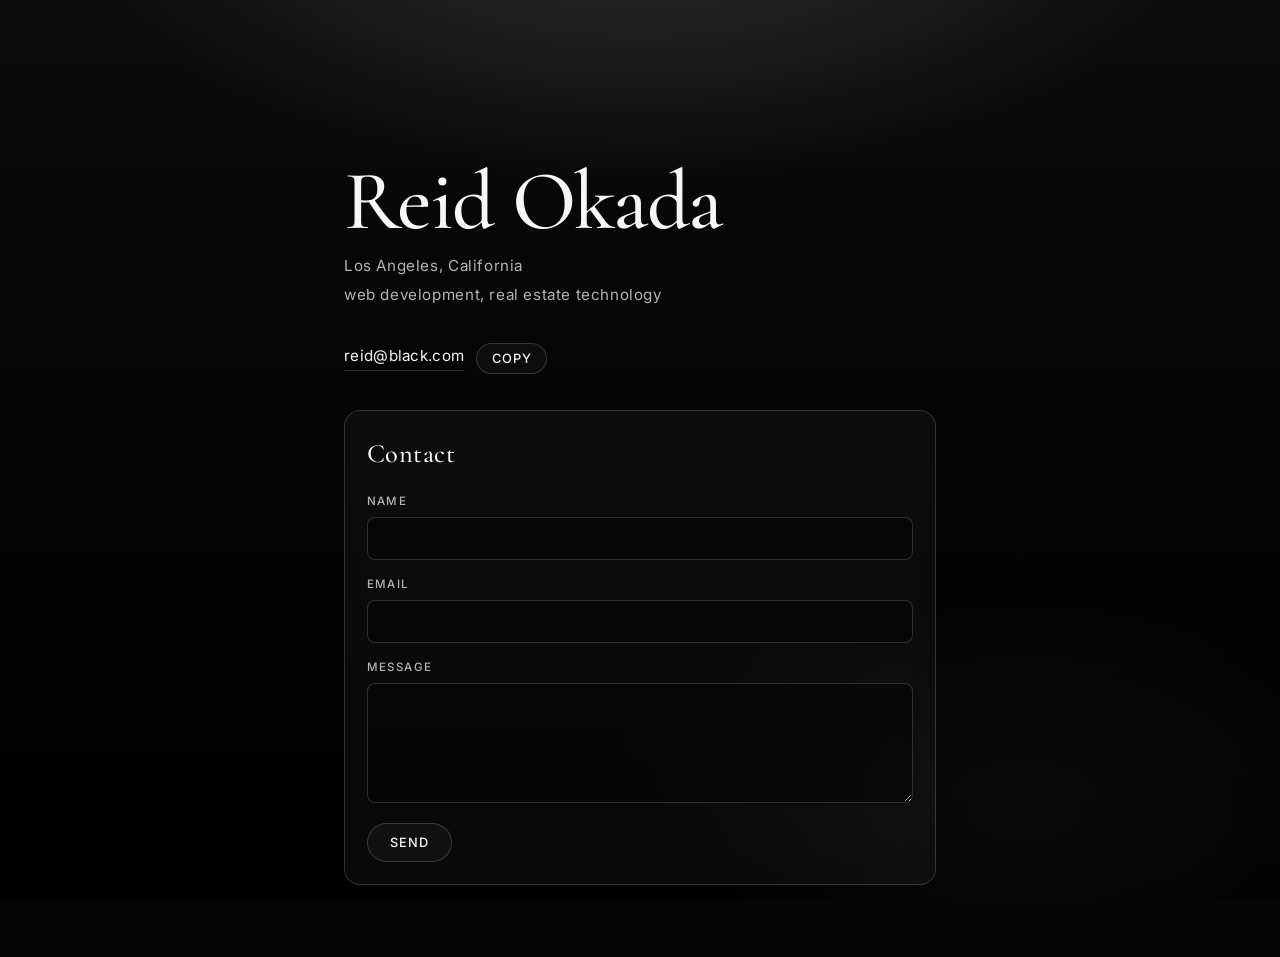
==== index.html @ d2dd9ea3 "Send contact form mail through FormSubmit and show a confirmation. Co-authored-by: Cursor <cursorage" ====
<!DOCTYPE html>
<html lang="en">
  <head>
    <meta charset="UTF-8" />
    <meta name="viewport" content="width=device-width, initial-scale=1.0" />
    <meta name="description" content="Reid Okada — web development, real estate technology. Los Angeles, California." />
    <title>Reid Okada</title>
    <link rel="preconnect" href="https://fonts.googleapis.com" />
    <link rel="preconnect" href="https://fonts.gstatic.com" crossorigin />
    <link
      href="https://fonts.googleapis.com/css2?family=Cormorant+Garamond:wght@500;600&family=Inter:wght@400;500;600&display=swap"
      rel="stylesheet"
    />
    <link rel="stylesheet" href="styles.css" />
  </head>
  <body>
    <div class="sheen" aria-hidden="true"></div>
    <main class="page">
      <header class="intro">
        <h1>Reid Okada</h1>
        <p class="location">Los Angeles, California</p>
        <p class="focus">web development, real estate technology</p>
      </header>

      <div class="email-row">
        <a class="email-link" href="mailto:reid@black.com" id="email-value">reid@black.com</a>
        <button type="button" class="copy-btn" id="copy-email" aria-label="Copy email address">
          Copy
        </button>
      </div>

      <section class="contact" aria-labelledby="contact-heading">
        <h2 id="contact-heading">Contact</h2>
        <form id="contact-form" novalidate>
          <label>
            Name
            <input type="text" name="name" id="visitor-name" autocomplete="name" required />
          </label>
          <label>
            Email
            <input type="email" name="email" id="visitor-email" autocomplete="email" required />
          </label>
          <label>
            Message
            <textarea name="message" id="visitor-message" rows="5" required></textarea>
          </label>
          <button type="submit" class="submit-btn">Send</button>
        </form>
        <p class="sent-note" id="sent-note" hidden>
          Your email has been sent, Reid will touch back shortly.
        </p>
      </section>
    </main>
    <script src="script.js"></script>
  </body>
</html>
---- styles.css ----
:root {
  --bg: #050505;
  --text: #f7f7f7;
  --muted: rgba(247, 247, 247, 0.72);
  --line: rgba(255, 255, 255, 0.16);
  --glass: rgba(255, 255, 255, 0.035);
  --glass-hover: rgba(255, 255, 255, 0.08);
  --font-body: "Inter", system-ui, sans-serif;
  --font-display: "Cormorant Garamond", "Times New Roman", serif;
}

*,
*::before,
*::after {
  box-sizing: border-box;
}

html,
body {
  margin: 0;
  min-height: 100%;
}

body {
  font-family: var(--font-body);
  background: var(--bg);
  color: var(--text);
  line-height: 1.5;
  -webkit-font-smoothing: antialiased;
}

.sheen {
  pointer-events: none;
  position: fixed;
  inset: 0;
  background:
    radial-gradient(ellipse 80% 55% at 50% -10%, rgba(255, 255, 255, 0.14), transparent 55%),
    radial-gradient(ellipse 50% 40% at 80% 90%, rgba(255, 255, 255, 0.04), transparent 60%),
    linear-gradient(180deg, #0c0c0c 0%, #050505 42%, #000 100%);
  z-index: 0;
}

.page {
  position: relative;
  z-index: 1;
  max-width: 640px;
  margin: 0 auto;
  padding: 18vh 24px 72px;
  display: flex;
  flex-direction: column;
  gap: 2.25rem;
}

.intro h1 {
  font-family: var(--font-display);
  font-weight: 500;
  font-size: clamp(3rem, 9vw, 5.25rem);
  letter-spacing: -0.02em;
  line-height: 0.95;
  margin: 0 0 0.85rem;
}

.location,
.focus {
  margin: 0;
  color: var(--muted);
  font-size: 0.95rem;
  font-weight: 400;
  letter-spacing: 0.04em;
}

.location {
  margin-bottom: 0.35rem;
}

.email-row {
  display: flex;
  align-items: center;
  gap: 0.75rem;
  flex-wrap: wrap;
}

.email-link {
  color: var(--text);
  text-decoration: none;
  font-size: 0.95rem;
  letter-spacing: 0.02em;
  border-bottom: 1px solid var(--line);
  padding-bottom: 2px;
}

.email-link:hover {
  border-bottom-color: rgba(255, 255, 255, 0.55);
}

.copy-btn,
.submit-btn {
  font-family: inherit;
  font-size: 0.8rem;
  font-weight: 500;
  letter-spacing: 0.08em;
  text-transform: uppercase;
  color: var(--text);
  background: var(--glass);
  border: 1px solid var(--line);
  border-radius: 999px;
  cursor: pointer;
  transition: background 0.2s ease, border-color 0.2s ease;
}

.copy-btn {
  padding: 0.45rem 0.9rem;
}

.copy-btn:hover,
.submit-btn:hover {
  background: var(--glass-hover);
  border-color: rgba(255, 255, 255, 0.32);
}

.copy-btn.is-copied {
  border-color: rgba(255, 255, 255, 0.55);
}

.contact {
  background: var(--glass);
  border: 1px solid var(--line);
  border-radius: 16px;
  padding: 1.5rem 1.35rem 1.4rem;
  backdrop-filter: blur(18px);
}

.contact h2 {
  margin: 0 0 1.15rem;
  font-family: var(--font-display);
  font-weight: 500;
  font-size: 1.65rem;
  letter-spacing: 0.02em;
}

.contact form {
  display: flex;
  flex-direction: column;
  gap: 1rem;
}

.contact label {
  display: flex;
  flex-direction: column;
  gap: 0.4rem;
  font-size: 0.72rem;
  font-weight: 500;
  letter-spacing: 0.12em;
  text-transform: uppercase;
  color: var(--muted);
}

.contact input,
.contact textarea {
  font-family: inherit;
  font-size: 0.95rem;
  letter-spacing: 0;
  text-transform: none;
  font-weight: 400;
  color: var(--text);
  background: rgba(0, 0, 0, 0.35);
  border: 1px solid var(--line);
  border-radius: 8px;
  padding: 0.7rem 0.8rem;
  outline: none;
}

.contact input:focus,
.contact textarea:focus {
  border-color: rgba(255, 255, 255, 0.45);
}

.contact textarea {
  resize: vertical;
  min-height: 120px;
}

.submit-btn {
  align-self: flex-start;
  padding: 0.7rem 1.4rem;
  margin-top: 0.25rem;
}

.submit-btn:disabled {
  opacity: 0.45;
  cursor: wait;
}

.sent-note {
  margin: 0;
  font-family: var(--font-display);
  font-size: 1.35rem;
  line-height: 1.35;
  color: var(--text);
}

.contact.is-sent form {
  display: none;
}

.contact.is-sent h2 {
  display: none;
}

@media (max-width: 520px) {
  .page {
    padding-top: 12vh;
  }
}
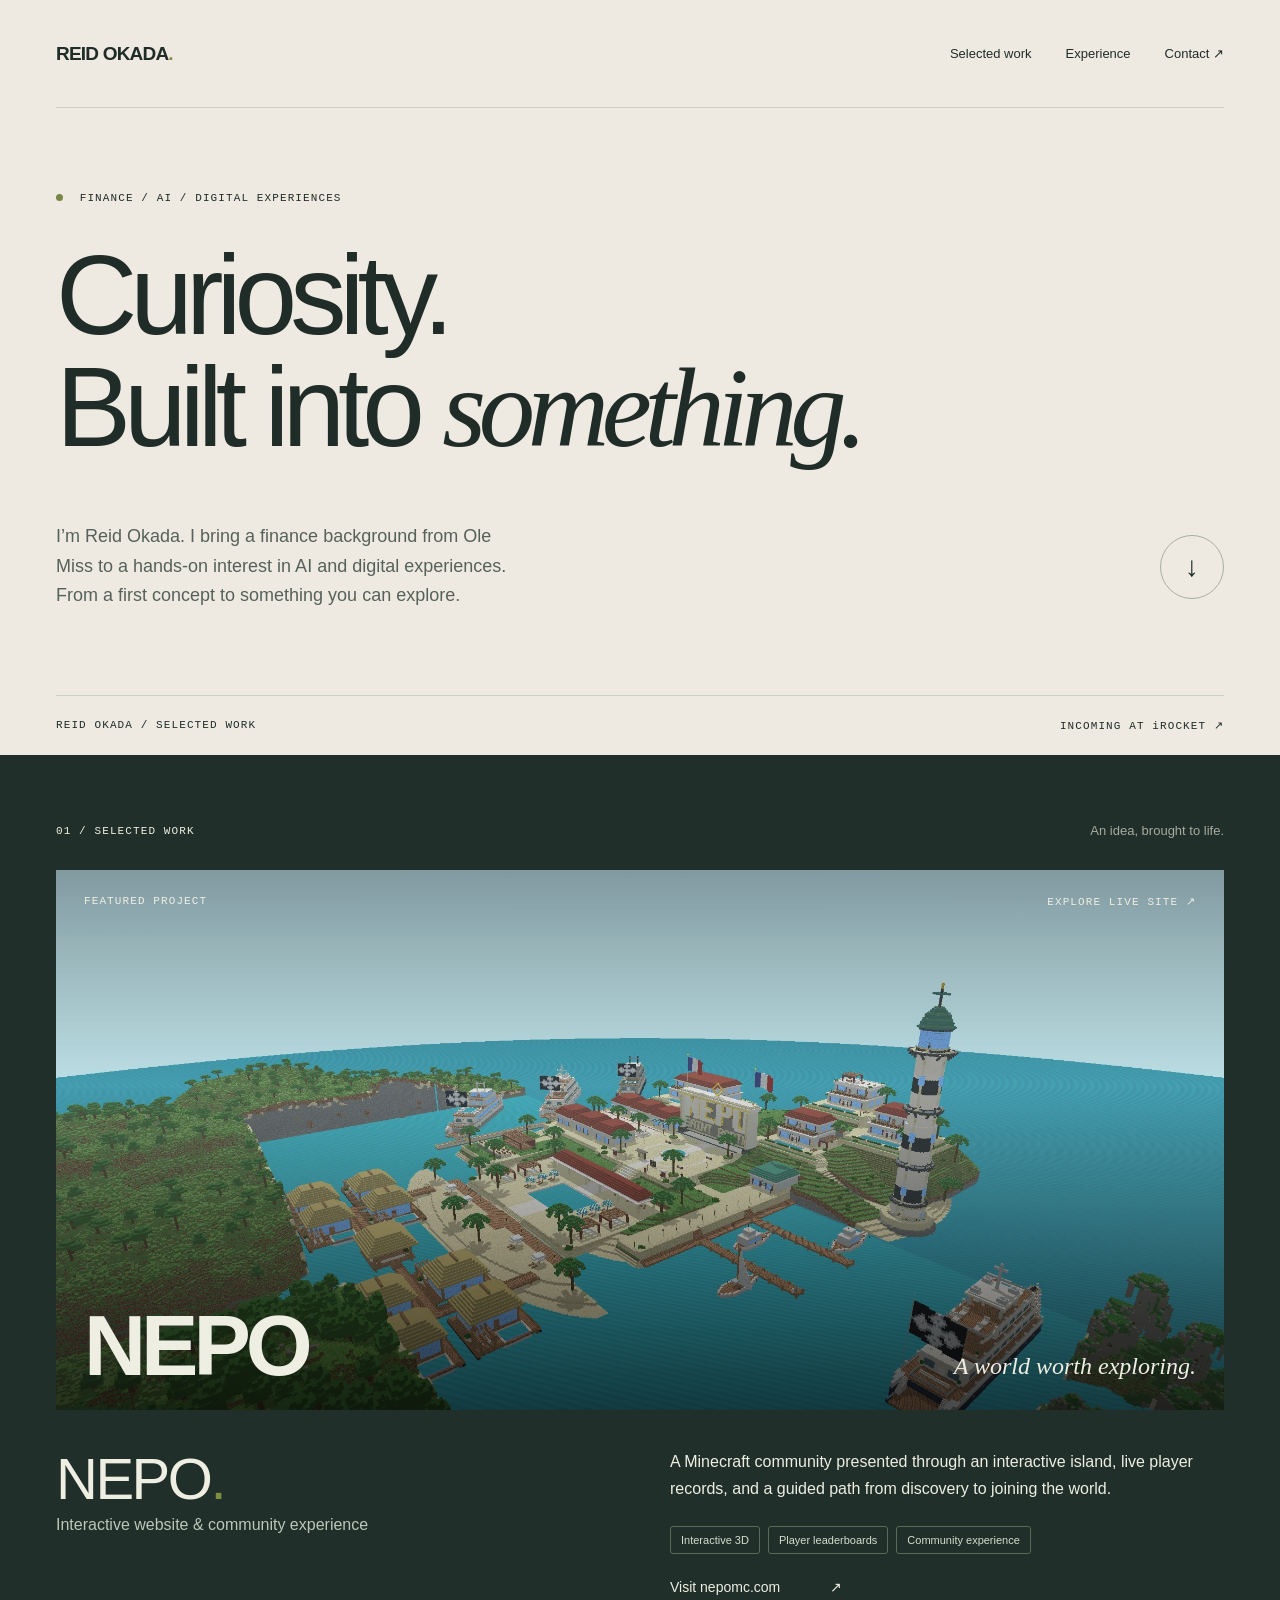
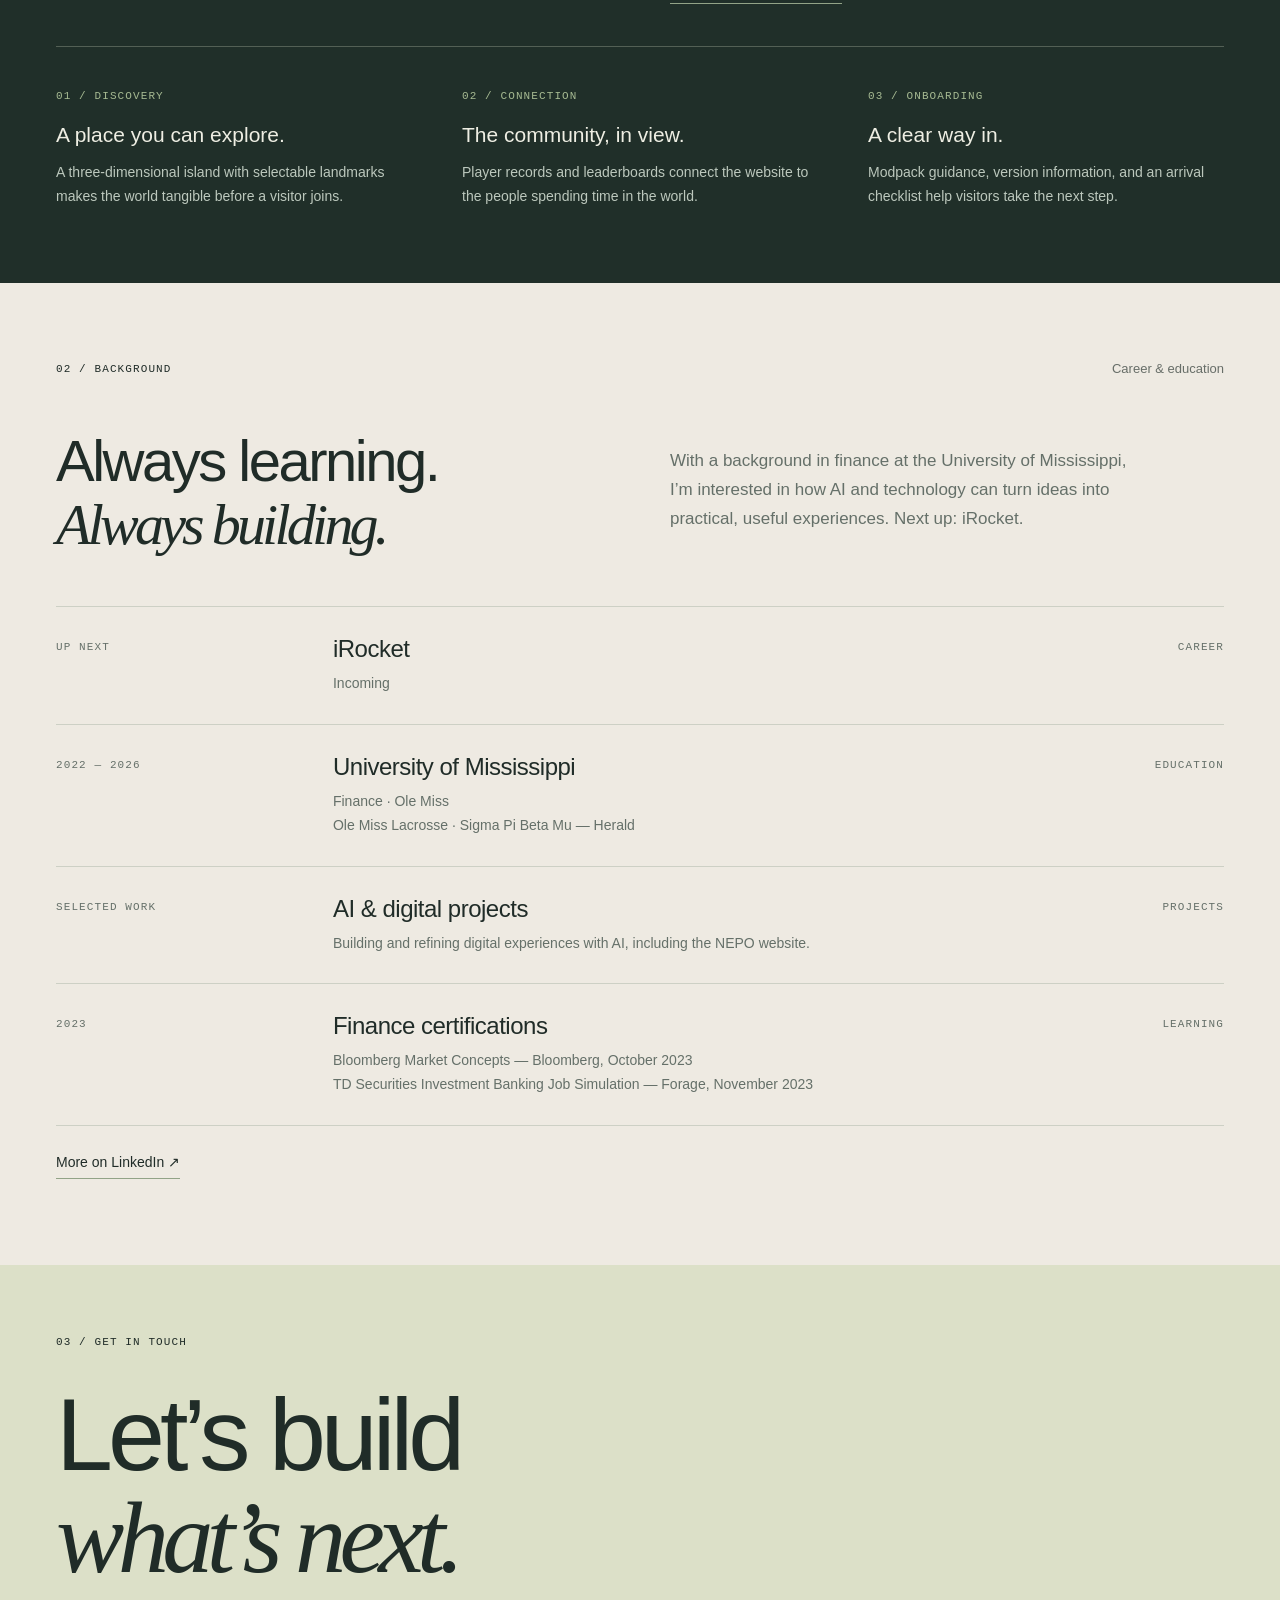
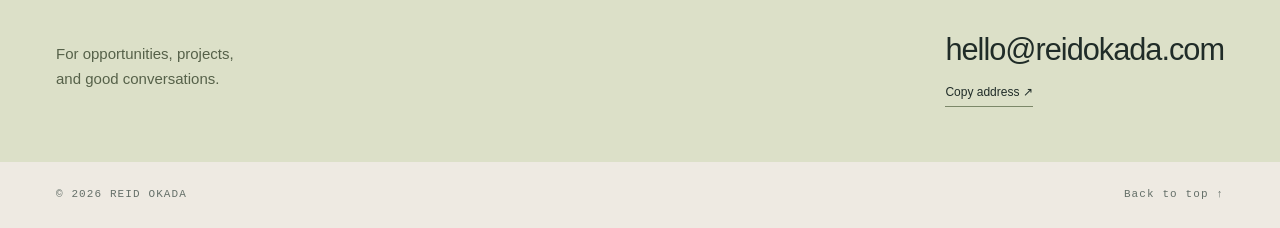
==== commit f81510a2: "Redesign career site with NEPO portfolio and Ole Miss background" ====
--- a/index.html
+++ b/index.html
@@ -1,56 +1,20 @@
-<!DOCTYPE html>
+<!doctype html>
 <html lang="en">
-  <head>
-    <meta charset="UTF-8" />
-    <meta name="viewport" content="width=device-width, initial-scale=1.0" />
-    <meta name="description" content="Reid Okada — web development, real estate technology. Los Angeles, California." />
-    <title>Reid Okada</title>
-    <link rel="preconnect" href="https://fonts.googleapis.com" />
-    <link rel="preconnect" href="https://fonts.gstatic.com" crossorigin />
-    <link
-      href="https://fonts.googleapis.com/css2?family=Cormorant+Garamond:wght@500;600&family=Inter:wght@400;500;600&display=swap"
-      rel="stylesheet"
-    />
-    <link rel="stylesheet" href="styles.css" />
-  </head>
-  <body>
-    <div class="sheen" aria-hidden="true"></div>
-    <main class="page">
-      <header class="intro">
-        <h1>Reid Okada</h1>
-        <p class="location">Los Angeles, California</p>
-        <p class="focus">web development, real estate technology</p>
-      </header>
-
-      <div class="email-row">
-        <a class="email-link" href="mailto:reid@black.com" id="email-value">reid@black.com</a>
-        <button type="button" class="copy-btn" id="copy-email" aria-label="Copy email address">
-          Copy
-        </button>
-      </div>
-
-      <section class="contact" aria-labelledby="contact-heading">
-        <h2 id="contact-heading">Contact</h2>
-        <form id="contact-form" novalidate>
-          <label>
-            Name
-            <input type="text" name="name" id="visitor-name" autocomplete="name" required />
-          </label>
-          <label>
-            Email
-            <input type="email" name="email" id="visitor-email" autocomplete="email" required />
-          </label>
-          <label>
-            Message
-            <textarea name="message" id="visitor-message" rows="5" required></textarea>
-          </label>
-          <button type="submit" class="submit-btn">Send</button>
-        </form>
-        <p class="sent-note" id="sent-note" hidden>
-          Your email has been sent, Reid will touch back shortly.
-        </p>
-      </section>
-    </main>
-    <script src="script.js"></script>
-  </body>
-</html>
+<head>
+<meta charset="UTF-8"><meta name="viewport" content="width=device-width,initial-scale=1">
+<title>Reid Okada — AI, digital experiences & technology</title>
+<meta name="description" content="Reid Okada — building with AI, creating digital experiences, and incoming at iRocket. Explore selected work and career experience.">
+<meta name="theme-color" content="#eeeae2"><link rel="canonical" href="https://reidokada.com/">
+<meta property="og:title" content="Reid Okada"><meta property="og:description" content="AI, digital experiences & technology. Selected work and career experience."><meta property="og:type" content="website"><meta property="og:url" content="https://reidokada.com/">
+<link rel="stylesheet" href="styles.css">
+</head>
+<body>
+<a class="skip" href="#main">Skip to content</a>
+<header class="nav wrap"><a class="wordmark" href="#">REID OKADA<span class="dot">.</span></a><nav aria-label="Main navigation"><a href="#work">Selected work</a><a href="#experience">Experience</a><a href="#contact">Contact ↗</a></nav></header>
+<main id="main">
+<section class="hero wrap"><div class="eyebrow"><span class="status-dot"></span> FINANCE / AI / DIGITAL EXPERIENCES</div><h1>Curiosity.<br>Built into <em>something.</em></h1><div class="hero-bottom"><p>I’m Reid Okada. I bring a finance background from Ole Miss to a hands-on interest in AI and digital experiences. From a first concept to something you can explore.</p><a class="round-link" href="#work" aria-label="Explore selected work">↓</a></div><div class="hero-meta"><span>REID OKADA / SELECTED WORK</span><span>INCOMING AT iROCKET ↗</span></div></section>
+<section id="work" class="work-section"><div class="wrap"><div class="section-top"><span class="eyebrow">01 / SELECTED WORK</span><span class="small-muted">An idea, brought to life.</span></div><a class="project-visual" href="https://www.nepomc.com/" target="_blank" rel="noopener noreferrer"><img src="assets/nepo-island.webp" width="1600" height="900" alt="NEPO’s island world, with a marina, villas, and a lighthouse"><div class="image-top"><span>FEATURED PROJECT</span><span>EXPLORE LIVE SITE ↗</span></div><div class="image-title"><span>NEPO</span><span>A world worth exploring.</span></div></a><div class="project-details"><div><h2>NEPO<span class="dot">.</span></h2><p class="project-type">Interactive website & community experience</p></div><div><p>A Minecraft community presented through an interactive island, live player records, and a guided path from discovery to joining the world.</p><div class="tags"><span>Interactive 3D</span><span>Player leaderboards</span><span>Community experience</span></div><a class="text-link" href="https://www.nepomc.com/" target="_blank" rel="noopener noreferrer">Visit nepomc.com <span>↗</span></a></div></div><div class="project-notes"><article><span>01 / DISCOVERY</span><h3>A place you can explore.</h3><p>A three-dimensional island with selectable landmarks makes the world tangible before a visitor joins.</p></article><article><span>02 / CONNECTION</span><h3>The community, in view.</h3><p>Player records and leaderboards connect the website to the people spending time in the world.</p></article><article><span>03 / ONBOARDING</span><h3>A clear way in.</h3><p>Modpack guidance, version information, and an arrival checklist help visitors take the next step.</p></article></div></div></section>
+<section id="experience" class="experience wrap"><div class="section-top"><span class="eyebrow">02 / BACKGROUND</span><span class="small-muted">Career & education</span></div><div class="experience-intro"><h2>Always learning.<br><em>Always building.</em></h2><p>With a background in finance at the University of Mississippi, I’m interested in how AI and technology can turn ideas into practical, useful experiences. Next up: iRocket.</p></div><div id="resume-entries"><article class="resume-row"><span class="resume-date">UP NEXT</span><div><h3>iRocket</h3><p>Incoming</p></div><span class="resume-type">CAREER</span></article><article class="resume-row"><span class="resume-date">2022 — 2026</span><div><h3>University of Mississippi</h3><p>Finance · Ole Miss<br>Ole Miss Lacrosse · Sigma Pi Beta Mu — Herald</p></div><span class="resume-type">EDUCATION</span></article><article class="resume-row"><span class="resume-date">SELECTED WORK</span><div><h3>AI & digital projects</h3><p>Building and refining digital experiences with AI, including the NEPO website.</p></div><span class="resume-type">PROJECTS</span></article><article class="resume-row"><span class="resume-date">2023</span><div><h3>Finance certifications</h3><p>Bloomberg Market Concepts — Bloomberg, October 2023<br>TD Securities Investment Banking Job Simulation — Forage, November 2023</p></div><span class="resume-type">LEARNING</span></article></div><a class="text-link linkedin-link" href="https://www.linkedin.com/in/reidokada/" target="_blank" rel="noopener noreferrer">More on LinkedIn ↗</a></section>
+<section id="contact" class="contact"><div class="wrap"><span class="eyebrow">03 / GET IN TOUCH</span><h2>Let’s build<br><em>what’s next.</em></h2><div class="contact-bottom"><p>For opportunities, projects,<br>and good conversations.</p><div><span class="email-address">hello@reidokada.com</span><button type="button" id="copy-email">Copy address ↗</button><span class="sr-only" id="copy-status" role="status"></span></div></div></div></section>
+</main><footer class="wrap"><span>© <span id="year">2026</span> REID OKADA</span><a href="#">Back to top ↑</a></footer><script src="script.js"></script>
+</body></html>
--- a/styles.css
+++ b/styles.css
@@ -1,214 +1,2 @@
-:root {
-  --bg: #050505;
-  --text: #f7f7f7;
-  --muted: rgba(247, 247, 247, 0.72);
-  --line: rgba(255, 255, 255, 0.16);
-  --glass: rgba(255, 255, 255, 0.035);
-  --glass-hover: rgba(255, 255, 255, 0.08);
-  --font-body: "Inter", system-ui, sans-serif;
-  --font-display: "Cormorant Garamond", "Times New Roman", serif;
-}
-
-*,
-*::before,
-*::after {
-  box-sizing: border-box;
-}
-
-html,
-body {
-  margin: 0;
-  min-height: 100%;
-}
-
-body {
-  font-family: var(--font-body);
-  background: var(--bg);
-  color: var(--text);
-  line-height: 1.5;
-  -webkit-font-smoothing: antialiased;
-}
-
-.sheen {
-  pointer-events: none;
-  position: fixed;
-  inset: 0;
-  background:
-    radial-gradient(ellipse 80% 55% at 50% -10%, rgba(255, 255, 255, 0.14), transparent 55%),
-    radial-gradient(ellipse 50% 40% at 80% 90%, rgba(255, 255, 255, 0.04), transparent 60%),
-    linear-gradient(180deg, #0c0c0c 0%, #050505 42%, #000 100%);
-  z-index: 0;
-}
-
-.page {
-  position: relative;
-  z-index: 1;
-  max-width: 640px;
-  margin: 0 auto;
-  padding: 18vh 24px 72px;
-  display: flex;
-  flex-direction: column;
-  gap: 2.25rem;
-}
-
-.intro h1 {
-  font-family: var(--font-display);
-  font-weight: 500;
-  font-size: clamp(3rem, 9vw, 5.25rem);
-  letter-spacing: -0.02em;
-  line-height: 0.95;
-  margin: 0 0 0.85rem;
-}
-
-.location,
-.focus {
-  margin: 0;
-  color: var(--muted);
-  font-size: 0.95rem;
-  font-weight: 400;
-  letter-spacing: 0.04em;
-}
-
-.location {
-  margin-bottom: 0.35rem;
-}
-
-.email-row {
-  display: flex;
-  align-items: center;
-  gap: 0.75rem;
-  flex-wrap: wrap;
-}
-
-.email-link {
-  color: var(--text);
-  text-decoration: none;
-  font-size: 0.95rem;
-  letter-spacing: 0.02em;
-  border-bottom: 1px solid var(--line);
-  padding-bottom: 2px;
-}
-
-.email-link:hover {
-  border-bottom-color: rgba(255, 255, 255, 0.55);
-}
-
-.copy-btn,
-.submit-btn {
-  font-family: inherit;
-  font-size: 0.8rem;
-  font-weight: 500;
-  letter-spacing: 0.08em;
-  text-transform: uppercase;
-  color: var(--text);
-  background: var(--glass);
-  border: 1px solid var(--line);
-  border-radius: 999px;
-  cursor: pointer;
-  transition: background 0.2s ease, border-color 0.2s ease;
-}
-
-.copy-btn {
-  padding: 0.45rem 0.9rem;
-}
-
-.copy-btn:hover,
-.submit-btn:hover {
-  background: var(--glass-hover);
-  border-color: rgba(255, 255, 255, 0.32);
-}
-
-.copy-btn.is-copied {
-  border-color: rgba(255, 255, 255, 0.55);
-}
-
-.contact {
-  background: var(--glass);
-  border: 1px solid var(--line);
-  border-radius: 16px;
-  padding: 1.5rem 1.35rem 1.4rem;
-  backdrop-filter: blur(18px);
-}
-
-.contact h2 {
-  margin: 0 0 1.15rem;
-  font-family: var(--font-display);
-  font-weight: 500;
-  font-size: 1.65rem;
-  letter-spacing: 0.02em;
-}
-
-.contact form {
-  display: flex;
-  flex-direction: column;
-  gap: 1rem;
-}
-
-.contact label {
-  display: flex;
-  flex-direction: column;
-  gap: 0.4rem;
-  font-size: 0.72rem;
-  font-weight: 500;
-  letter-spacing: 0.12em;
-  text-transform: uppercase;
-  color: var(--muted);
-}
-
-.contact input,
-.contact textarea {
-  font-family: inherit;
-  font-size: 0.95rem;
-  letter-spacing: 0;
-  text-transform: none;
-  font-weight: 400;
-  color: var(--text);
-  background: rgba(0, 0, 0, 0.35);
-  border: 1px solid var(--line);
-  border-radius: 8px;
-  padding: 0.7rem 0.8rem;
-  outline: none;
-}
-
-.contact input:focus,
-.contact textarea:focus {
-  border-color: rgba(255, 255, 255, 0.45);
-}
-
-.contact textarea {
-  resize: vertical;
-  min-height: 120px;
-}
-
-.submit-btn {
-  align-self: flex-start;
-  padding: 0.7rem 1.4rem;
-  margin-top: 0.25rem;
-}
-
-.submit-btn:disabled {
-  opacity: 0.45;
-  cursor: wait;
-}
-
-.sent-note {
-  margin: 0;
-  font-family: var(--font-display);
-  font-size: 1.35rem;
-  line-height: 1.35;
-  color: var(--text);
-}
-
-.contact.is-sent form {
-  display: none;
-}
-
-.contact.is-sent h2 {
-  display: none;
-}
-
-@media (max-width: 520px) {
-  .page {
-    padding-top: 12vh;
-  }
-}
+:root{--paper:#eeeae2;--ink:#202c28;--muted:#657069;--accent:#a3b067;--line:#cdd0c5}*{box-sizing:border-box}html{scroll-behavior:smooth;scroll-padding-top:24px}body{margin:0;background:var(--paper);color:var(--ink);font-family:Arial,Helvetica,sans-serif;-webkit-font-smoothing:antialiased}a{color:inherit;text-decoration:none}button{font:inherit}a:focus-visible,button:focus-visible{outline:3px solid #647931;outline-offset:6px}.wrap{max-width:1320px;width:calc(100% - 112px);margin:auto}.nav{height:108px;display:flex;align-items:center;justify-content:space-between;border-bottom:1px solid var(--line)}.wordmark{font-size:19px;font-weight:800;letter-spacing:-.8px}.dot{color:#7e8e43}.nav nav{display:flex;gap:34px;font-size:13px}.nav nav a:hover,.text-link:hover{color:#788744}.hero{padding-top:84px}.eyebrow,.hero-meta,.image-top,.project-notes article>span,.resume-date,.resume-type,footer{font-family:monospace;font-size:11px;letter-spacing:1.1px}.status-dot{display:inline-block;width:7px;height:7px;border-radius:50%;background:#788744;margin-right:9px}h1{font-size:clamp(64px,8.8vw,128px);font-weight:500;line-height:.99;letter-spacing:-7px;margin:36px 0 40px}em{font-family:Georgia,'Times New Roman',serif;font-weight:400;letter-spacing:-.065em}.hero-bottom{display:flex;align-items:center;justify-content:space-between;padding-bottom:66px}.hero-bottom p{max-width:470px;font-size:18px;line-height:1.65;color:#566259}.round-link{border:1px solid #a9afa1;width:64px;height:64px;border-radius:50%;display:grid;place-items:center;font-size:28px;transition:background .2s}.round-link:hover{background:var(--accent)}.hero-meta{padding:23px 0;display:flex;justify-content:space-between;border-top:1px solid var(--line)}.work-section{background:#202f29;color:#eeeee3;padding:68px 0 74px}.section-top{display:flex;justify-content:space-between;align-items:center;margin-bottom:32px}.small-muted{font-size:13px;opacity:.65}.project-visual{display:block;height:540px;position:relative;overflow:hidden;background:#495c4a}.project-visual:after{content:'';position:absolute;inset:0;background:linear-gradient(180deg,rgba(0,0,0,.3),transparent 40%,rgba(0,0,0,.65))}.project-visual img{width:100%;height:100%;object-fit:cover;transition:transform .7s}.project-visual:hover img{transform:scale(1.025)}.image-top{position:absolute;z-index:1;top:25px;left:28px;right:28px;display:flex;justify-content:space-between}.image-title{position:absolute;z-index:1;left:28px;right:28px;bottom:30px;display:flex;justify-content:space-between;align-items:end}.image-title>span:first-child{font-size:86px;font-weight:700;line-height:.8;letter-spacing:-5px}.image-title>span:last-child{font-family:Georgia,serif;font-style:italic;font-size:24px}.project-details{display:grid;grid-template-columns:1fr 1fr;gap:60px;padding:38px 0 42px;border-bottom:1px solid #536055}h2{font-weight:400;font-size:58px;letter-spacing:-2.5px;line-height:1.08;margin:0}.project-type{font-size:13px;color:#bbc7b9;margin-top:12px}.project-details>div>p{line-height:1.7;font-size:16px;margin-top:0}.tags{display:flex;gap:8px;flex-wrap:wrap;margin:24px 0}.tags span{padding:7px 10px;border:1px solid #5c6a5b;border-radius:3px;font-size:11px;color:#d4dece}.text-link{display:inline-flex;gap:50px;font-size:14px;border-bottom:1px solid #92a387;padding-bottom:8px}.project-notes{display:grid;grid-template-columns:repeat(3,1fr);gap:50px;padding-top:38px}.project-notes article>span{color:#a6ba92}.project-notes h3{font-weight:400;font-size:21px;margin:20px 0 10px}.project-notes p{font-size:14px;line-height:1.7;color:#bcc8bd;margin-bottom:0}.experience{padding-top:78px;padding-bottom:86px}.experience-intro{display:grid;grid-template-columns:1fr 1fr;gap:60px;padding:22px 0 50px}.experience-intro>p{font-size:17px;line-height:1.7;color:var(--muted);max-width:465px}.resume-row{padding:28px 0;border-top:1px solid var(--line);display:grid;grid-template-columns:22% 1fr 15%;gap:20px}.resume-row:last-child{border-bottom:1px solid var(--line)}.resume-date,.resume-type{color:var(--muted);padding-top:6px}.resume-type{text-align:right}.resume-row h3{margin:0;font-size:24px;font-weight:400;letter-spacing:-.5px}.resume-row p{font-size:14px;color:var(--muted);line-height:1.7;max-width:530px;margin:9px 0 0}.contact{background:#dce0c8;padding:66px 0 55px}.contact h2{font-size:clamp(64px,8vw,112px);letter-spacing:-5px;margin:35px 0 36px;line-height:1}.contact-bottom{display:flex;justify-content:space-between;align-items:end}.contact-bottom p{font-size:15px;line-height:1.7;color:#566149}.email-address{display:block;font-size:clamp(18px,2.4vw,34px);letter-spacing:-1px;margin-bottom:14px}#copy-email{background:none;border:0;border-bottom:1px solid #7c8869;padding:0 0 7px;cursor:pointer;font-size:12px;color:var(--ink)}footer{display:flex;justify-content:space-between;padding:26px 0;color:#657069}.skip{position:absolute;left:12px;top:-100px;background:var(--ink);color:white;padding:12px;z-index:10}.skip:focus{top:12px}.sr-only{position:absolute;width:1px;height:1px;overflow:hidden;clip:rect(0,0,0,0)}@media(max-width:760px){.wrap{width:calc(100% - 40px)}.nav{height:80px}.wordmark{font-size:16px}.nav nav{gap:18px;font-size:11px}.nav nav a:first-child{display:none}.hero{padding-top:52px}h1{letter-spacing:-4px;font-size:clamp(55px,10.2vw,78px);margin-top:28px}.hero-bottom{padding-bottom:35px;gap:25px}.hero-bottom p{font-size:16px}.round-link{width:46px;height:46px;flex-shrink:0}.hero-meta{font-size:8px;gap:15px;line-height:1.6}.work-section{padding:40px 0}.small-muted{font-size:11px}.project-visual{height:360px}.image-top{left:18px;right:18px;top:18px;font-size:9px}.image-title{left:18px;right:18px;bottom:22px}.image-title>span:first-child{font-size:58px}.image-title>span:last-child{max-width:120px;font-size:18px}.project-details,.experience-intro{grid-template-columns:1fr;gap:20px}.project-details{padding:28px 0}.project-details h2{font-size:42px}.project-notes{grid-template-columns:1fr;gap:22px}.project-notes h3{margin:12px 0 7px}.experience{padding:48px 0}h2{font-size:44px}.experience-intro{padding:12px 0 30px}.experience-intro>p{margin:0;font-size:15px}.resume-row{grid-template-columns:1fr;gap:10px}.resume-type{display:none}.resume-row h3{font-size:23px}.contact{padding:42px 0}.contact h2{font-size:70px;letter-spacing:-4px}.contact-bottom{align-items:start;gap:20px;flex-direction:column}.email-address{font-size:27px}footer{font-size:9px}}@media(prefers-reduced-motion:reduce){html{scroll-behavior:auto}*,*:before,*:after{transition:none!important}}
+.linkedin-link{margin-top:28px}
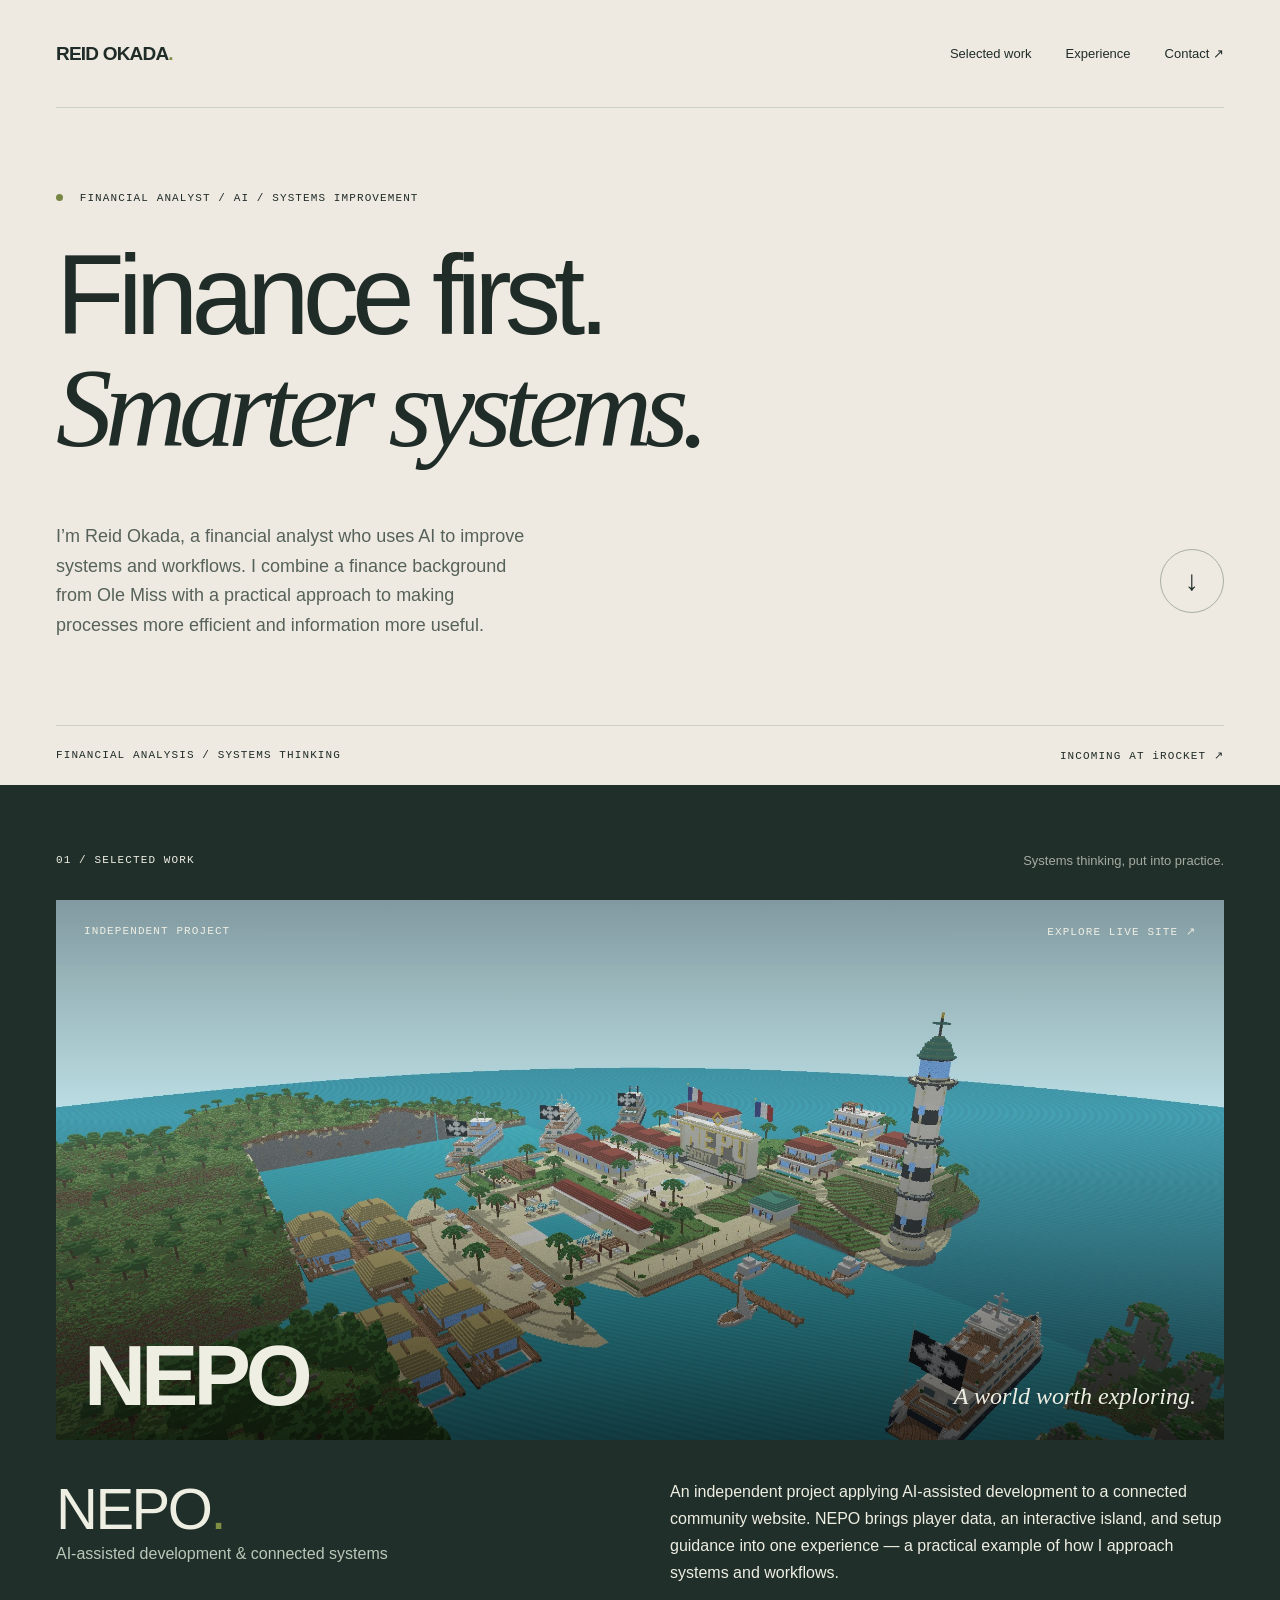
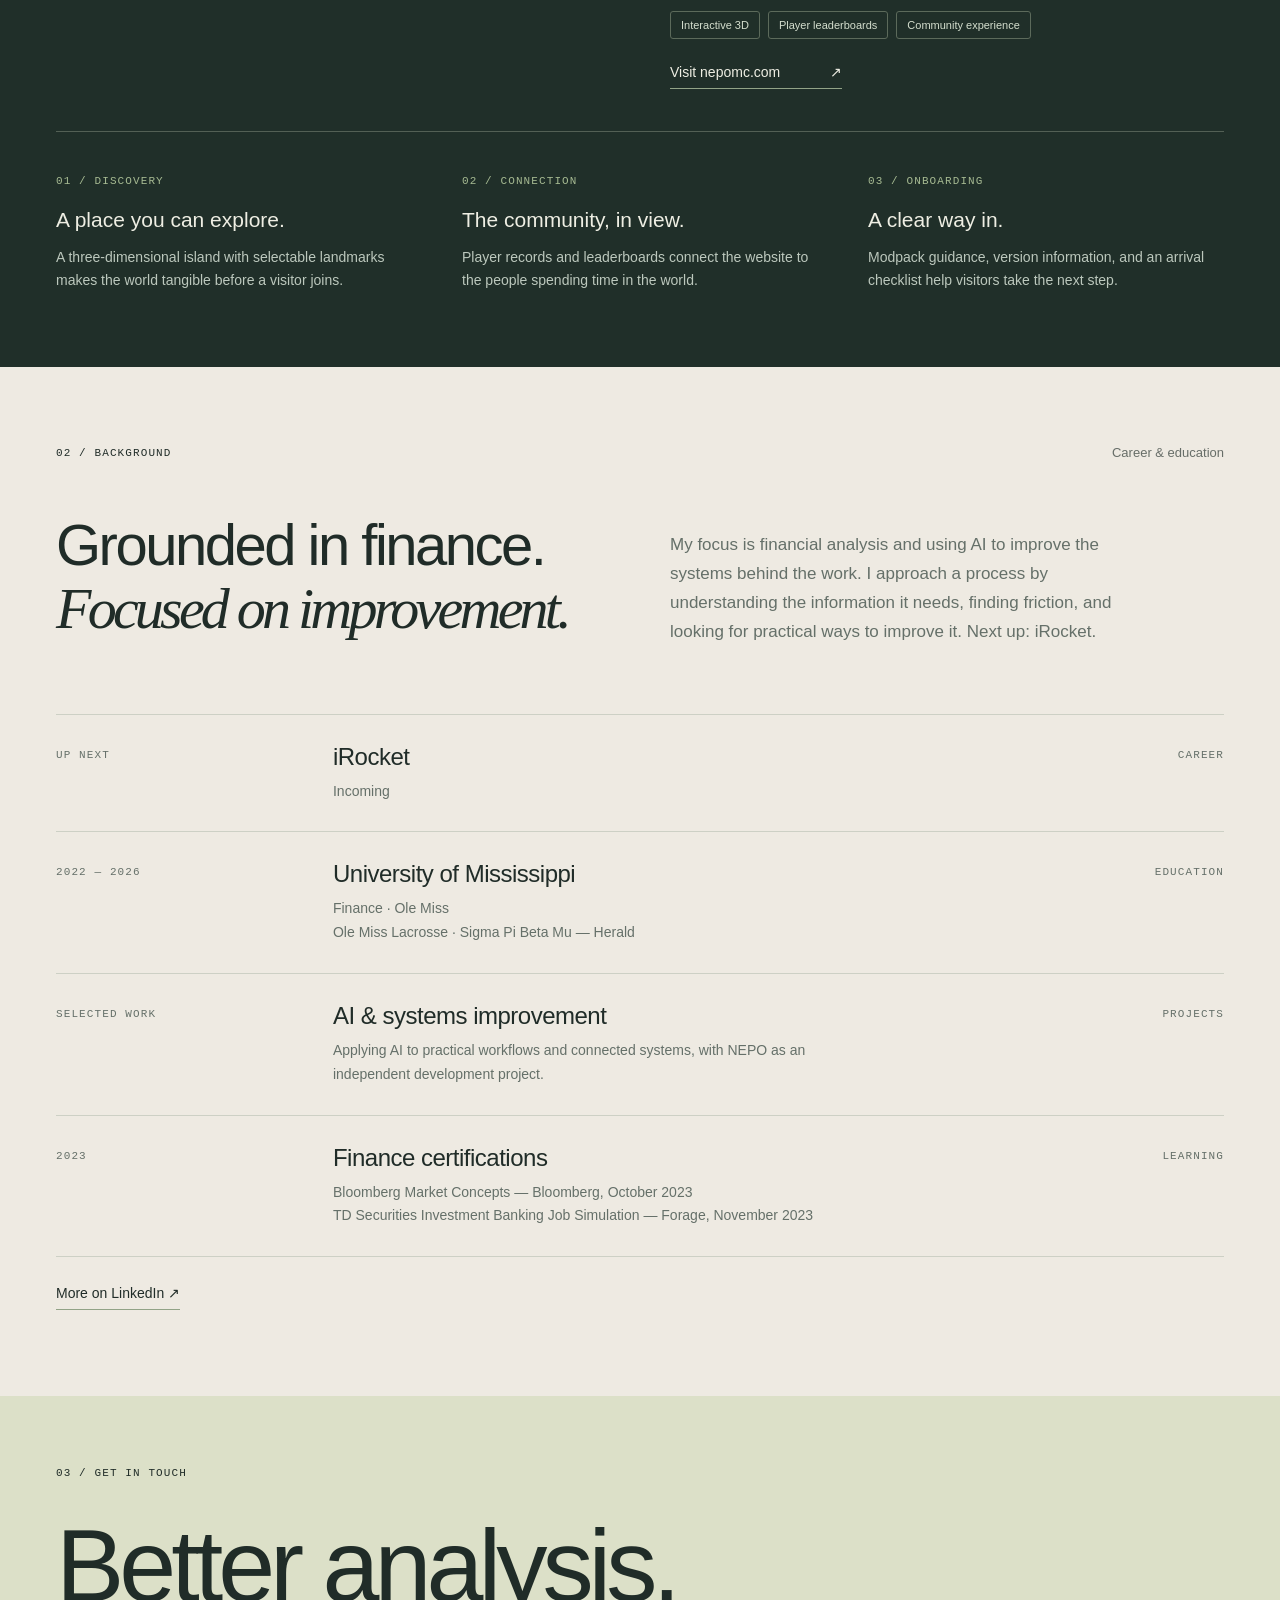
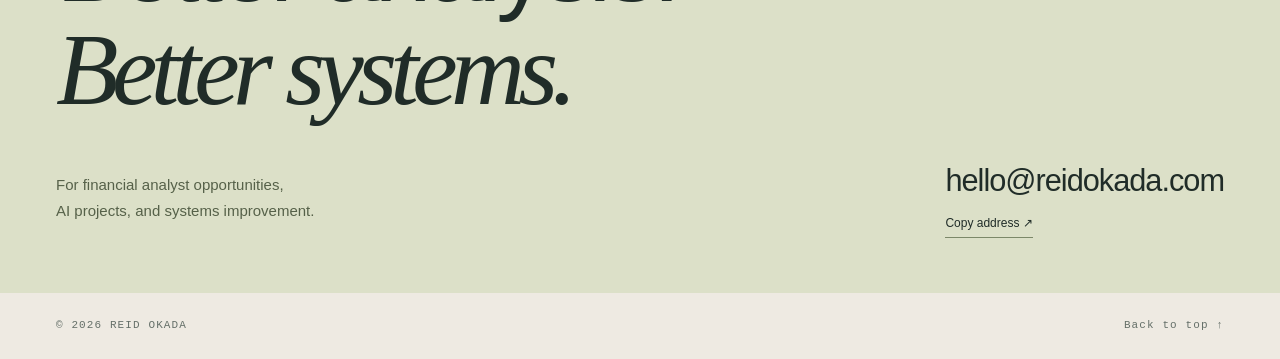
==== commit c66aa209: "Focus career positioning on financial analysis and AI systems improvement" ====
--- a/index.html
+++ b/index.html
@@ -2,19 +2,19 @@
 <html lang="en">
 <head>
 <meta charset="UTF-8"><meta name="viewport" content="width=device-width,initial-scale=1">
-<title>Reid Okada — AI, digital experiences & technology</title>
-<meta name="description" content="Reid Okada — building with AI, creating digital experiences, and incoming at iRocket. Explore selected work and career experience.">
+<title>Reid Okada — Financial Analyst | AI & Systems Improvement</title>
+<meta name="description" content="Reid Okada is a financial analyst focused on using AI to improve systems and workflows. Finance at Ole Miss. Incoming at iRocket.">
 <meta name="theme-color" content="#eeeae2"><link rel="canonical" href="https://reidokada.com/">
-<meta property="og:title" content="Reid Okada"><meta property="og:description" content="AI, digital experiences & technology. Selected work and career experience."><meta property="og:type" content="website"><meta property="og:url" content="https://reidokada.com/">
+<meta property="og:title" content="Reid Okada"><meta property="og:description" content="Financial analysis, AI, and systems improvement. Finance at Ole Miss. Incoming at iRocket."><meta property="og:type" content="website"><meta property="og:url" content="https://reidokada.com/">
 <link rel="stylesheet" href="styles.css">
 </head>
 <body>
 <a class="skip" href="#main">Skip to content</a>
 <header class="nav wrap"><a class="wordmark" href="#">REID OKADA<span class="dot">.</span></a><nav aria-label="Main navigation"><a href="#work">Selected work</a><a href="#experience">Experience</a><a href="#contact">Contact ↗</a></nav></header>
 <main id="main">
-<section class="hero wrap"><div class="eyebrow"><span class="status-dot"></span> FINANCE / AI / DIGITAL EXPERIENCES</div><h1>Curiosity.<br>Built into <em>something.</em></h1><div class="hero-bottom"><p>I’m Reid Okada. I bring a finance background from Ole Miss to a hands-on interest in AI and digital experiences. From a first concept to something you can explore.</p><a class="round-link" href="#work" aria-label="Explore selected work">↓</a></div><div class="hero-meta"><span>REID OKADA / SELECTED WORK</span><span>INCOMING AT iROCKET ↗</span></div></section>
-<section id="work" class="work-section"><div class="wrap"><div class="section-top"><span class="eyebrow">01 / SELECTED WORK</span><span class="small-muted">An idea, brought to life.</span></div><a class="project-visual" href="https://www.nepomc.com/" target="_blank" rel="noopener noreferrer"><img src="assets/nepo-island.webp" width="1600" height="900" alt="NEPO’s island world, with a marina, villas, and a lighthouse"><div class="image-top"><span>FEATURED PROJECT</span><span>EXPLORE LIVE SITE ↗</span></div><div class="image-title"><span>NEPO</span><span>A world worth exploring.</span></div></a><div class="project-details"><div><h2>NEPO<span class="dot">.</span></h2><p class="project-type">Interactive website & community experience</p></div><div><p>A Minecraft community presented through an interactive island, live player records, and a guided path from discovery to joining the world.</p><div class="tags"><span>Interactive 3D</span><span>Player leaderboards</span><span>Community experience</span></div><a class="text-link" href="https://www.nepomc.com/" target="_blank" rel="noopener noreferrer">Visit nepomc.com <span>↗</span></a></div></div><div class="project-notes"><article><span>01 / DISCOVERY</span><h3>A place you can explore.</h3><p>A three-dimensional island with selectable landmarks makes the world tangible before a visitor joins.</p></article><article><span>02 / CONNECTION</span><h3>The community, in view.</h3><p>Player records and leaderboards connect the website to the people spending time in the world.</p></article><article><span>03 / ONBOARDING</span><h3>A clear way in.</h3><p>Modpack guidance, version information, and an arrival checklist help visitors take the next step.</p></article></div></div></section>
-<section id="experience" class="experience wrap"><div class="section-top"><span class="eyebrow">02 / BACKGROUND</span><span class="small-muted">Career & education</span></div><div class="experience-intro"><h2>Always learning.<br><em>Always building.</em></h2><p>With a background in finance at the University of Mississippi, I’m interested in how AI and technology can turn ideas into practical, useful experiences. Next up: iRocket.</p></div><div id="resume-entries"><article class="resume-row"><span class="resume-date">UP NEXT</span><div><h3>iRocket</h3><p>Incoming</p></div><span class="resume-type">CAREER</span></article><article class="resume-row"><span class="resume-date">2022 — 2026</span><div><h3>University of Mississippi</h3><p>Finance · Ole Miss<br>Ole Miss Lacrosse · Sigma Pi Beta Mu — Herald</p></div><span class="resume-type">EDUCATION</span></article><article class="resume-row"><span class="resume-date">SELECTED WORK</span><div><h3>AI & digital projects</h3><p>Building and refining digital experiences with AI, including the NEPO website.</p></div><span class="resume-type">PROJECTS</span></article><article class="resume-row"><span class="resume-date">2023</span><div><h3>Finance certifications</h3><p>Bloomberg Market Concepts — Bloomberg, October 2023<br>TD Securities Investment Banking Job Simulation — Forage, November 2023</p></div><span class="resume-type">LEARNING</span></article></div><a class="text-link linkedin-link" href="https://www.linkedin.com/in/reidokada/" target="_blank" rel="noopener noreferrer">More on LinkedIn ↗</a></section>
-<section id="contact" class="contact"><div class="wrap"><span class="eyebrow">03 / GET IN TOUCH</span><h2>Let’s build<br><em>what’s next.</em></h2><div class="contact-bottom"><p>For opportunities, projects,<br>and good conversations.</p><div><span class="email-address">hello@reidokada.com</span><button type="button" id="copy-email">Copy address ↗</button><span class="sr-only" id="copy-status" role="status"></span></div></div></div></section>
+<section class="hero wrap"><div class="eyebrow"><span class="status-dot"></span> FINANCIAL ANALYST / AI / SYSTEMS IMPROVEMENT</div><h1>Finance first.<br><em>Smarter systems.</em></h1><div class="hero-bottom"><p>I’m Reid Okada, a financial analyst who uses AI to improve systems and workflows. I combine a finance background from Ole Miss with a practical approach to making processes more efficient and information more useful.</p><a class="round-link" href="#work" aria-label="Explore selected work">↓</a></div><div class="hero-meta"><span>FINANCIAL ANALYSIS / SYSTEMS THINKING</span><span>INCOMING AT iROCKET ↗</span></div></section>
+<section id="work" class="work-section"><div class="wrap"><div class="section-top"><span class="eyebrow">01 / SELECTED WORK</span><span class="small-muted">Systems thinking, put into practice.</span></div><a class="project-visual" href="https://www.nepomc.com/" target="_blank" rel="noopener noreferrer"><img src="assets/nepo-island.webp" width="1600" height="900" alt="NEPO’s island world, with a marina, villas, and a lighthouse"><div class="image-top"><span>INDEPENDENT PROJECT</span><span>EXPLORE LIVE SITE ↗</span></div><div class="image-title"><span>NEPO</span><span>A world worth exploring.</span></div></a><div class="project-details"><div><h2>NEPO<span class="dot">.</span></h2><p class="project-type">AI-assisted development & connected systems</p></div><div><p>An independent project applying AI-assisted development to a connected community website. NEPO brings player data, an interactive island, and setup guidance into one experience — a practical example of how I approach systems and workflows.</p><div class="tags"><span>Interactive 3D</span><span>Player leaderboards</span><span>Community experience</span></div><a class="text-link" href="https://www.nepomc.com/" target="_blank" rel="noopener noreferrer">Visit nepomc.com <span>↗</span></a></div></div><div class="project-notes"><article><span>01 / DISCOVERY</span><h3>A place you can explore.</h3><p>A three-dimensional island with selectable landmarks makes the world tangible before a visitor joins.</p></article><article><span>02 / CONNECTION</span><h3>The community, in view.</h3><p>Player records and leaderboards connect the website to the people spending time in the world.</p></article><article><span>03 / ONBOARDING</span><h3>A clear way in.</h3><p>Modpack guidance, version information, and an arrival checklist help visitors take the next step.</p></article></div></div></section>
+<section id="experience" class="experience wrap"><div class="section-top"><span class="eyebrow">02 / BACKGROUND</span><span class="small-muted">Career & education</span></div><div class="experience-intro"><h2>Grounded in finance.<br><em>Focused on improvement.</em></h2><p>My focus is financial analysis and using AI to improve the systems behind the work. I approach a process by understanding the information it needs, finding friction, and looking for practical ways to improve it. Next up: iRocket.</p></div><div id="resume-entries"><article class="resume-row"><span class="resume-date">UP NEXT</span><div><h3>iRocket</h3><p>Incoming</p></div><span class="resume-type">CAREER</span></article><article class="resume-row"><span class="resume-date">2022 — 2026</span><div><h3>University of Mississippi</h3><p>Finance · Ole Miss<br>Ole Miss Lacrosse · Sigma Pi Beta Mu — Herald</p></div><span class="resume-type">EDUCATION</span></article><article class="resume-row"><span class="resume-date">SELECTED WORK</span><div><h3>AI & systems improvement</h3><p>Applying AI to practical workflows and connected systems, with NEPO as an independent development project.</p></div><span class="resume-type">PROJECTS</span></article><article class="resume-row"><span class="resume-date">2023</span><div><h3>Finance certifications</h3><p>Bloomberg Market Concepts — Bloomberg, October 2023<br>TD Securities Investment Banking Job Simulation — Forage, November 2023</p></div><span class="resume-type">LEARNING</span></article></div><a class="text-link linkedin-link" href="https://www.linkedin.com/in/reidokada/" target="_blank" rel="noopener noreferrer">More on LinkedIn ↗</a></section>
+<section id="contact" class="contact"><div class="wrap"><span class="eyebrow">03 / GET IN TOUCH</span><h2>Better analysis.<br><em>Better systems.</em></h2><div class="contact-bottom"><p>For financial analyst opportunities,<br>AI projects, and systems improvement.</p><div><span class="email-address">hello@reidokada.com</span><button type="button" id="copy-email">Copy address ↗</button><span class="sr-only" id="copy-status" role="status"></span></div></div></div></section>
 </main><footer class="wrap"><span>© <span id="year">2026</span> REID OKADA</span><a href="#">Back to top ↑</a></footer><script src="script.js"></script>
 </body></html>
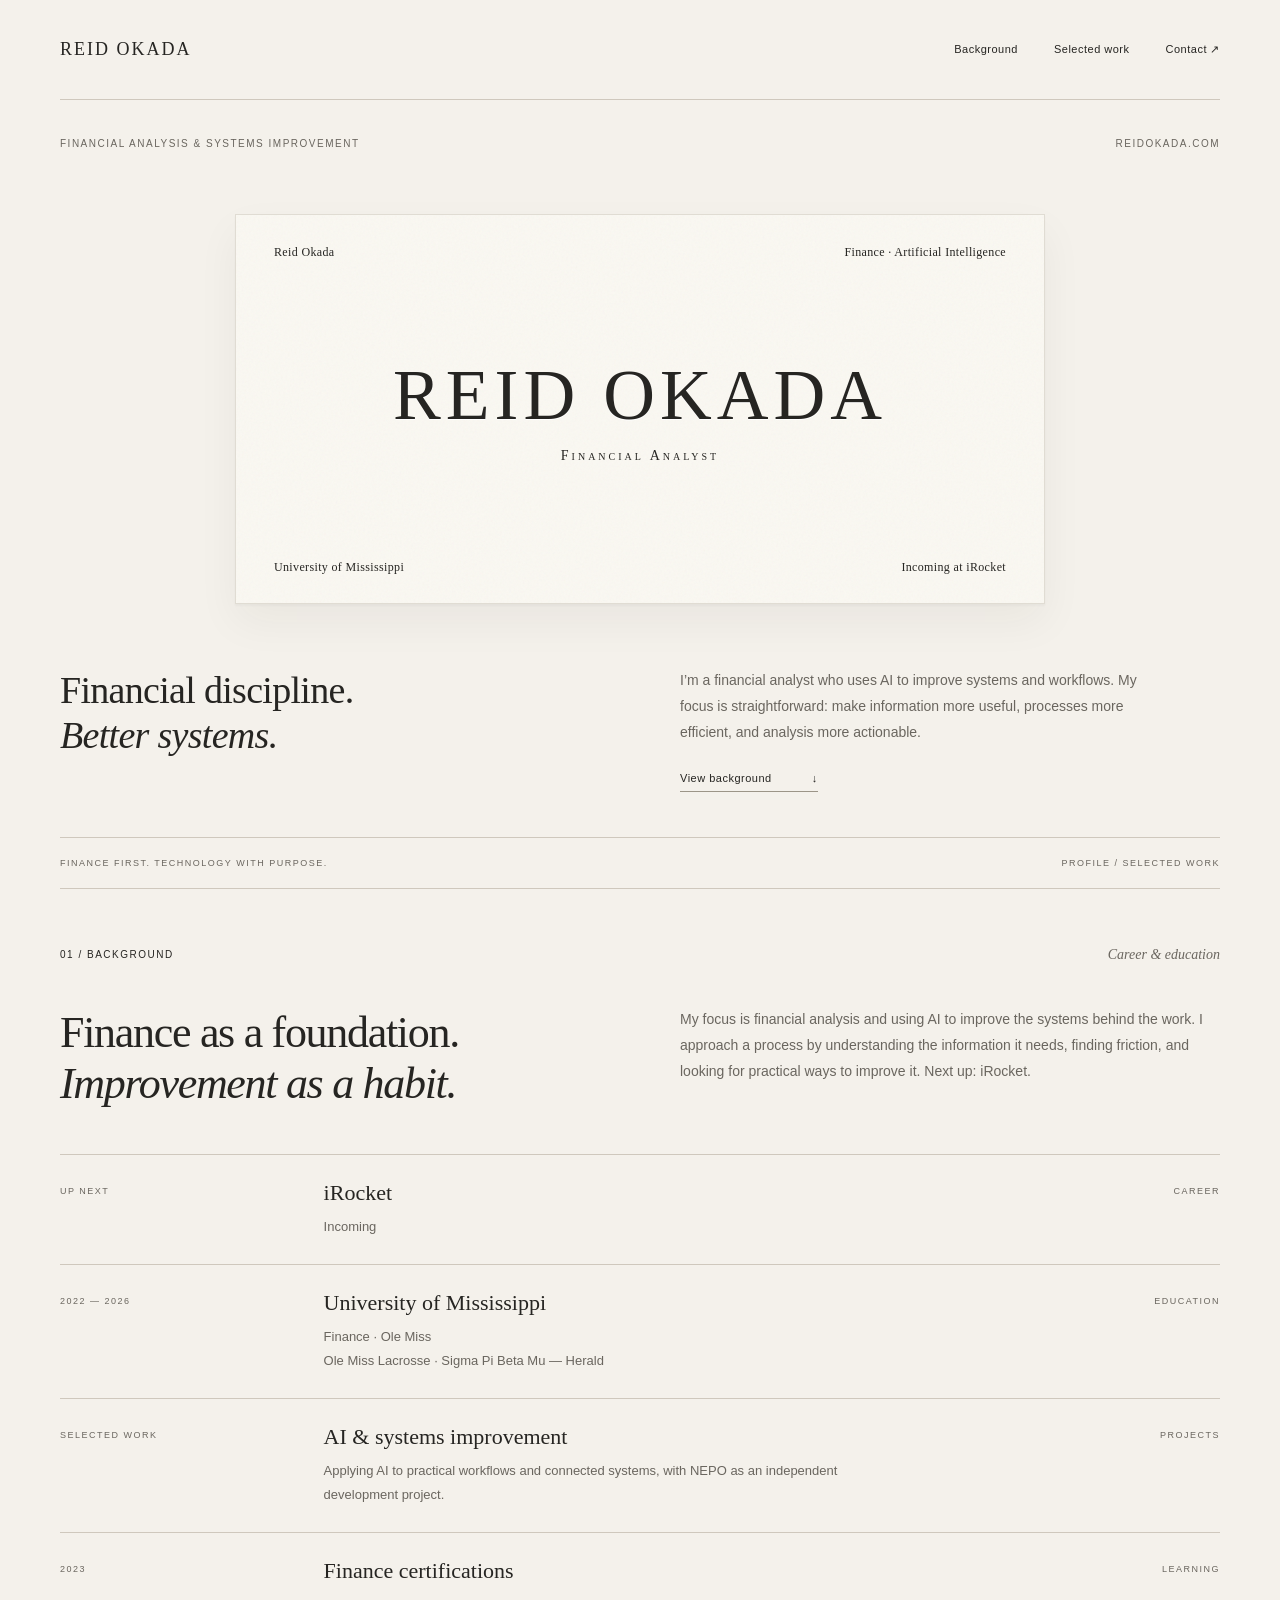
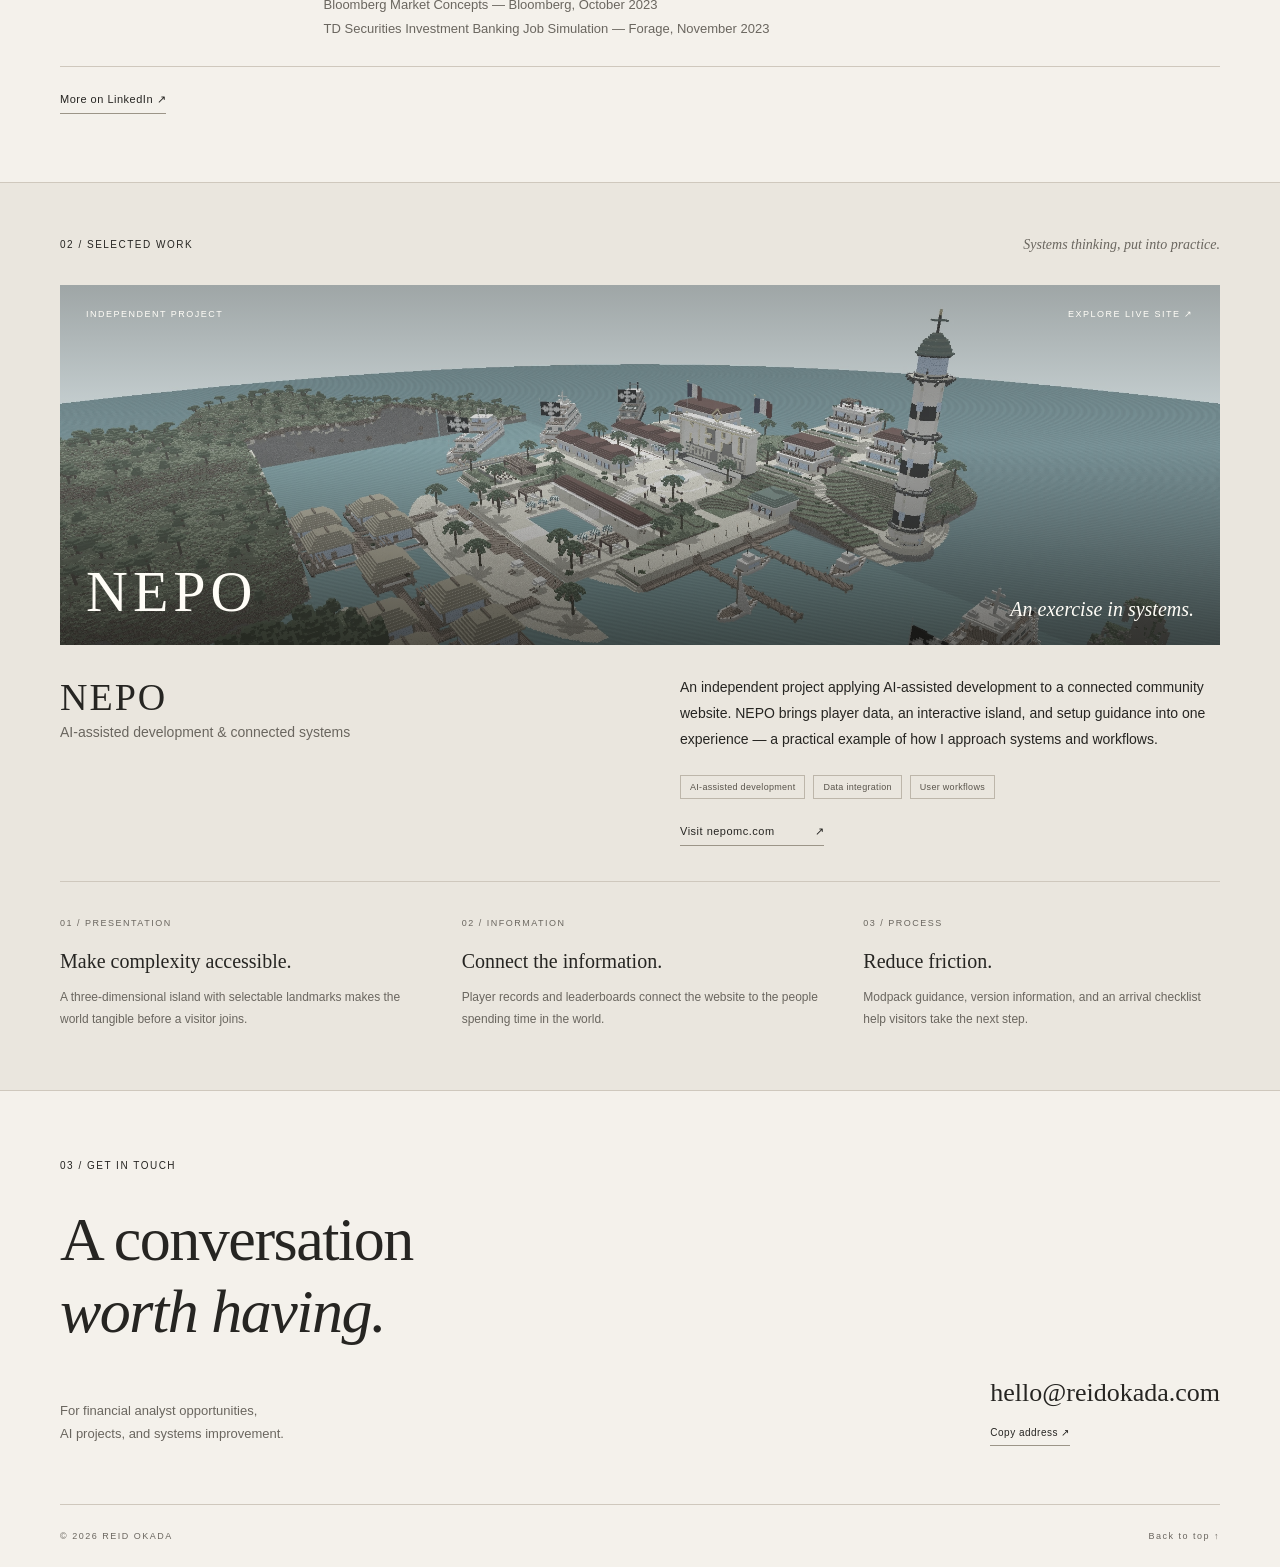
==== commit b93f8c01: "Restyle portfolio with classic ivory finance business-card design" ====
--- a/index.html
+++ b/index.html
@@ -4,17 +4,26 @@
 <meta charset="UTF-8"><meta name="viewport" content="width=device-width,initial-scale=1">
 <title>Reid Okada — Financial Analyst | AI & Systems Improvement</title>
 <meta name="description" content="Reid Okada is a financial analyst focused on using AI to improve systems and workflows. Finance at Ole Miss. Incoming at iRocket.">
-<meta name="theme-color" content="#eeeae2"><link rel="canonical" href="https://reidokada.com/">
+<meta name="theme-color" content="#f4f1eb"><link rel="canonical" href="https://reidokada.com/">
 <meta property="og:title" content="Reid Okada"><meta property="og:description" content="Financial analysis, AI, and systems improvement. Finance at Ole Miss. Incoming at iRocket."><meta property="og:type" content="website"><meta property="og:url" content="https://reidokada.com/">
 <link rel="stylesheet" href="styles.css">
 </head>
 <body>
 <a class="skip" href="#main">Skip to content</a>
-<header class="nav wrap"><a class="wordmark" href="#">REID OKADA<span class="dot">.</span></a><nav aria-label="Main navigation"><a href="#work">Selected work</a><a href="#experience">Experience</a><a href="#contact">Contact ↗</a></nav></header>
+<header class="nav wrap"><a class="wordmark" href="#">REID OKADA<span class="dot">.</span></a><nav aria-label="Main navigation"><a href="#experience">Background</a><a href="#work">Selected work</a><a href="#contact">Contact ↗</a></nav></header>
 <main id="main">
-<section class="hero wrap"><div class="eyebrow"><span class="status-dot"></span> FINANCIAL ANALYST / AI / SYSTEMS IMPROVEMENT</div><h1>Finance first.<br><em>Smarter systems.</em></h1><div class="hero-bottom"><p>I’m Reid Okada, a financial analyst who uses AI to improve systems and workflows. I combine a finance background from Ole Miss with a practical approach to making processes more efficient and information more useful.</p><a class="round-link" href="#work" aria-label="Explore selected work">↓</a></div><div class="hero-meta"><span>FINANCIAL ANALYSIS / SYSTEMS THINKING</span><span>INCOMING AT iROCKET ↗</span></div></section>
-<section id="work" class="work-section"><div class="wrap"><div class="section-top"><span class="eyebrow">01 / SELECTED WORK</span><span class="small-muted">Systems thinking, put into practice.</span></div><a class="project-visual" href="https://www.nepomc.com/" target="_blank" rel="noopener noreferrer"><img src="assets/nepo-island.webp" width="1600" height="900" alt="NEPO’s island world, with a marina, villas, and a lighthouse"><div class="image-top"><span>INDEPENDENT PROJECT</span><span>EXPLORE LIVE SITE ↗</span></div><div class="image-title"><span>NEPO</span><span>A world worth exploring.</span></div></a><div class="project-details"><div><h2>NEPO<span class="dot">.</span></h2><p class="project-type">AI-assisted development & connected systems</p></div><div><p>An independent project applying AI-assisted development to a connected community website. NEPO brings player data, an interactive island, and setup guidance into one experience — a practical example of how I approach systems and workflows.</p><div class="tags"><span>Interactive 3D</span><span>Player leaderboards</span><span>Community experience</span></div><a class="text-link" href="https://www.nepomc.com/" target="_blank" rel="noopener noreferrer">Visit nepomc.com <span>↗</span></a></div></div><div class="project-notes"><article><span>01 / DISCOVERY</span><h3>A place you can explore.</h3><p>A three-dimensional island with selectable landmarks makes the world tangible before a visitor joins.</p></article><article><span>02 / CONNECTION</span><h3>The community, in view.</h3><p>Player records and leaderboards connect the website to the people spending time in the world.</p></article><article><span>03 / ONBOARDING</span><h3>A clear way in.</h3><p>Modpack guidance, version information, and an arrival checklist help visitors take the next step.</p></article></div></div></section>
-<section id="experience" class="experience wrap"><div class="section-top"><span class="eyebrow">02 / BACKGROUND</span><span class="small-muted">Career & education</span></div><div class="experience-intro"><h2>Grounded in finance.<br><em>Focused on improvement.</em></h2><p>My focus is financial analysis and using AI to improve the systems behind the work. I approach a process by understanding the information it needs, finding friction, and looking for practical ways to improve it. Next up: iRocket.</p></div><div id="resume-entries"><article class="resume-row"><span class="resume-date">UP NEXT</span><div><h3>iRocket</h3><p>Incoming</p></div><span class="resume-type">CAREER</span></article><article class="resume-row"><span class="resume-date">2022 — 2026</span><div><h3>University of Mississippi</h3><p>Finance · Ole Miss<br>Ole Miss Lacrosse · Sigma Pi Beta Mu — Herald</p></div><span class="resume-type">EDUCATION</span></article><article class="resume-row"><span class="resume-date">SELECTED WORK</span><div><h3>AI & systems improvement</h3><p>Applying AI to practical workflows and connected systems, with NEPO as an independent development project.</p></div><span class="resume-type">PROJECTS</span></article><article class="resume-row"><span class="resume-date">2023</span><div><h3>Finance certifications</h3><p>Bloomberg Market Concepts — Bloomberg, October 2023<br>TD Securities Investment Banking Job Simulation — Forage, November 2023</p></div><span class="resume-type">LEARNING</span></article></div><a class="text-link linkedin-link" href="https://www.linkedin.com/in/reidokada/" target="_blank" rel="noopener noreferrer">More on LinkedIn ↗</a></section>
-<section id="contact" class="contact"><div class="wrap"><span class="eyebrow">03 / GET IN TOUCH</span><h2>Better analysis.<br><em>Better systems.</em></h2><div class="contact-bottom"><p>For financial analyst opportunities,<br>AI projects, and systems improvement.</p><div><span class="email-address">hello@reidokada.com</span><button type="button" id="copy-email">Copy address ↗</button><span class="sr-only" id="copy-status" role="status"></span></div></div></div></section>
+<section class="hero wrap" aria-label="Introduction">
+<div class="hero-label"><span>FINANCIAL ANALYSIS &amp; SYSTEMS IMPROVEMENT</span><span>REIDOKADA.COM</span></div>
+<div class="business-card">
+<div class="card-top"><span>Reid Okada</span><span>Finance · Artificial Intelligence</span></div>
+<div class="card-name"><h1>Reid Okada</h1><p class="card-role">Financial Analyst</p></div>
+<div class="card-bottom"><span>University of Mississippi</span><span>Incoming at iRocket</span></div>
+</div>
+<div class="hero-bottom"><p class="hero-statement">Financial discipline.<br><em>Better systems.</em></p><div><p>I’m a financial analyst who uses AI to improve systems and workflows. My focus is straightforward: make information more useful, processes more efficient, and analysis more actionable.</p><a class="text-link" href="#experience">View background <span>↓</span></a></div></div>
+<div class="hero-meta"><span>FINANCE FIRST. TECHNOLOGY WITH PURPOSE.</span><span>PROFILE / SELECTED WORK</span></div>
+</section>
+<section id="experience" class="experience wrap"><div class="section-top"><span class="eyebrow">01 / BACKGROUND</span><span class="small-muted">Career & education</span></div><div class="experience-intro"><h2>Finance as a foundation.<br><em>Improvement as a habit.</em></h2><p>My focus is financial analysis and using AI to improve the systems behind the work. I approach a process by understanding the information it needs, finding friction, and looking for practical ways to improve it. Next up: iRocket.</p></div><div id="resume-entries"><article class="resume-row"><span class="resume-date">UP NEXT</span><div><h3>iRocket</h3><p>Incoming</p></div><span class="resume-type">CAREER</span></article><article class="resume-row"><span class="resume-date">2022 — 2026</span><div><h3>University of Mississippi</h3><p>Finance · Ole Miss<br>Ole Miss Lacrosse · Sigma Pi Beta Mu — Herald</p></div><span class="resume-type">EDUCATION</span></article><article class="resume-row"><span class="resume-date">SELECTED WORK</span><div><h3>AI & systems improvement</h3><p>Applying AI to practical workflows and connected systems, with NEPO as an independent development project.</p></div><span class="resume-type">PROJECTS</span></article><article class="resume-row"><span class="resume-date">2023</span><div><h3>Finance certifications</h3><p>Bloomberg Market Concepts — Bloomberg, October 2023<br>TD Securities Investment Banking Job Simulation — Forage, November 2023</p></div><span class="resume-type">LEARNING</span></article></div><a class="text-link linkedin-link" href="https://www.linkedin.com/in/reidokada/" target="_blank" rel="noopener noreferrer">More on LinkedIn ↗</a></section>
+<section id="work" class="work-section"><div class="wrap"><div class="section-top"><span class="eyebrow">02 / SELECTED WORK</span><span class="small-muted">Systems thinking, put into practice.</span></div><a class="project-visual" href="https://www.nepomc.com/" target="_blank" rel="noopener noreferrer"><img src="assets/nepo-island.webp" width="1600" height="900" alt="NEPO’s island world, with a marina, villas, and a lighthouse"><div class="image-top"><span>INDEPENDENT PROJECT</span><span>EXPLORE LIVE SITE ↗</span></div><div class="image-title"><span>NEPO</span><span>An exercise in systems.</span></div></a><div class="project-details"><div><h2>NEPO<span class="dot">.</span></h2><p class="project-type">AI-assisted development & connected systems</p></div><div><p>An independent project applying AI-assisted development to a connected community website. NEPO brings player data, an interactive island, and setup guidance into one experience — a practical example of how I approach systems and workflows.</p><div class="tags"><span>AI-assisted development</span><span>Data integration</span><span>User workflows</span></div><a class="text-link" href="https://www.nepomc.com/" target="_blank" rel="noopener noreferrer">Visit nepomc.com <span>↗</span></a></div></div><div class="project-notes"><article><span>01 / PRESENTATION</span><h3>Make complexity accessible.</h3><p>A three-dimensional island with selectable landmarks makes the world tangible before a visitor joins.</p></article><article><span>02 / INFORMATION</span><h3>Connect the information.</h3><p>Player records and leaderboards connect the website to the people spending time in the world.</p></article><article><span>03 / PROCESS</span><h3>Reduce friction.</h3><p>Modpack guidance, version information, and an arrival checklist help visitors take the next step.</p></article></div></div></section>
+<section id="contact" class="contact"><div class="wrap"><span class="eyebrow">03 / GET IN TOUCH</span><h2>A conversation<br><em>worth having.</em></h2><div class="contact-bottom"><p>For financial analyst opportunities,<br>AI projects, and systems improvement.</p><div><span class="email-address">hello@reidokada.com</span><button type="button" id="copy-email">Copy address ↗</button><span class="sr-only" id="copy-status" role="status"></span></div></div></div></section>
 </main><footer class="wrap"><span>© <span id="year">2026</span> REID OKADA</span><a href="#">Back to top ↑</a></footer><script src="script.js"></script>
 </body></html>
--- a/styles.css
+++ b/styles.css
@@ -1,2 +1,87 @@
-:root{--paper:#eeeae2;--ink:#202c28;--muted:#657069;--accent:#a3b067;--line:#cdd0c5}*{box-sizing:border-box}html{scroll-behavior:smooth;scroll-padding-top:24px}body{margin:0;background:var(--paper);color:var(--ink);font-family:Arial,Helvetica,sans-serif;-webkit-font-smoothing:antialiased}a{color:inherit;text-decoration:none}button{font:inherit}a:focus-visible,button:focus-visible{outline:3px solid #647931;outline-offset:6px}.wrap{max-width:1320px;width:calc(100% - 112px);margin:auto}.nav{height:108px;display:flex;align-items:center;justify-content:space-between;border-bottom:1px solid var(--line)}.wordmark{font-size:19px;font-weight:800;letter-spacing:-.8px}.dot{color:#7e8e43}.nav nav{display:flex;gap:34px;font-size:13px}.nav nav a:hover,.text-link:hover{color:#788744}.hero{padding-top:84px}.eyebrow,.hero-meta,.image-top,.project-notes article>span,.resume-date,.resume-type,footer{font-family:monospace;font-size:11px;letter-spacing:1.1px}.status-dot{display:inline-block;width:7px;height:7px;border-radius:50%;background:#788744;margin-right:9px}h1{font-size:clamp(64px,8.8vw,128px);font-weight:500;line-height:.99;letter-spacing:-7px;margin:36px 0 40px}em{font-family:Georgia,'Times New Roman',serif;font-weight:400;letter-spacing:-.065em}.hero-bottom{display:flex;align-items:center;justify-content:space-between;padding-bottom:66px}.hero-bottom p{max-width:470px;font-size:18px;line-height:1.65;color:#566259}.round-link{border:1px solid #a9afa1;width:64px;height:64px;border-radius:50%;display:grid;place-items:center;font-size:28px;transition:background .2s}.round-link:hover{background:var(--accent)}.hero-meta{padding:23px 0;display:flex;justify-content:space-between;border-top:1px solid var(--line)}.work-section{background:#202f29;color:#eeeee3;padding:68px 0 74px}.section-top{display:flex;justify-content:space-between;align-items:center;margin-bottom:32px}.small-muted{font-size:13px;opacity:.65}.project-visual{display:block;height:540px;position:relative;overflow:hidden;background:#495c4a}.project-visual:after{content:'';position:absolute;inset:0;background:linear-gradient(180deg,rgba(0,0,0,.3),transparent 40%,rgba(0,0,0,.65))}.project-visual img{width:100%;height:100%;object-fit:cover;transition:transform .7s}.project-visual:hover img{transform:scale(1.025)}.image-top{position:absolute;z-index:1;top:25px;left:28px;right:28px;display:flex;justify-content:space-between}.image-title{position:absolute;z-index:1;left:28px;right:28px;bottom:30px;display:flex;justify-content:space-between;align-items:end}.image-title>span:first-child{font-size:86px;font-weight:700;line-height:.8;letter-spacing:-5px}.image-title>span:last-child{font-family:Georgia,serif;font-style:italic;font-size:24px}.project-details{display:grid;grid-template-columns:1fr 1fr;gap:60px;padding:38px 0 42px;border-bottom:1px solid #536055}h2{font-weight:400;font-size:58px;letter-spacing:-2.5px;line-height:1.08;margin:0}.project-type{font-size:13px;color:#bbc7b9;margin-top:12px}.project-details>div>p{line-height:1.7;font-size:16px;margin-top:0}.tags{display:flex;gap:8px;flex-wrap:wrap;margin:24px 0}.tags span{padding:7px 10px;border:1px solid #5c6a5b;border-radius:3px;font-size:11px;color:#d4dece}.text-link{display:inline-flex;gap:50px;font-size:14px;border-bottom:1px solid #92a387;padding-bottom:8px}.project-notes{display:grid;grid-template-columns:repeat(3,1fr);gap:50px;padding-top:38px}.project-notes article>span{color:#a6ba92}.project-notes h3{font-weight:400;font-size:21px;margin:20px 0 10px}.project-notes p{font-size:14px;line-height:1.7;color:#bcc8bd;margin-bottom:0}.experience{padding-top:78px;padding-bottom:86px}.experience-intro{display:grid;grid-template-columns:1fr 1fr;gap:60px;padding:22px 0 50px}.experience-intro>p{font-size:17px;line-height:1.7;color:var(--muted);max-width:465px}.resume-row{padding:28px 0;border-top:1px solid var(--line);display:grid;grid-template-columns:22% 1fr 15%;gap:20px}.resume-row:last-child{border-bottom:1px solid var(--line)}.resume-date,.resume-type{color:var(--muted);padding-top:6px}.resume-type{text-align:right}.resume-row h3{margin:0;font-size:24px;font-weight:400;letter-spacing:-.5px}.resume-row p{font-size:14px;color:var(--muted);line-height:1.7;max-width:530px;margin:9px 0 0}.contact{background:#dce0c8;padding:66px 0 55px}.contact h2{font-size:clamp(64px,8vw,112px);letter-spacing:-5px;margin:35px 0 36px;line-height:1}.contact-bottom{display:flex;justify-content:space-between;align-items:end}.contact-bottom p{font-size:15px;line-height:1.7;color:#566149}.email-address{display:block;font-size:clamp(18px,2.4vw,34px);letter-spacing:-1px;margin-bottom:14px}#copy-email{background:none;border:0;border-bottom:1px solid #7c8869;padding:0 0 7px;cursor:pointer;font-size:12px;color:var(--ink)}footer{display:flex;justify-content:space-between;padding:26px 0;color:#657069}.skip{position:absolute;left:12px;top:-100px;background:var(--ink);color:white;padding:12px;z-index:10}.skip:focus{top:12px}.sr-only{position:absolute;width:1px;height:1px;overflow:hidden;clip:rect(0,0,0,0)}@media(max-width:760px){.wrap{width:calc(100% - 40px)}.nav{height:80px}.wordmark{font-size:16px}.nav nav{gap:18px;font-size:11px}.nav nav a:first-child{display:none}.hero{padding-top:52px}h1{letter-spacing:-4px;font-size:clamp(55px,10.2vw,78px);margin-top:28px}.hero-bottom{padding-bottom:35px;gap:25px}.hero-bottom p{font-size:16px}.round-link{width:46px;height:46px;flex-shrink:0}.hero-meta{font-size:8px;gap:15px;line-height:1.6}.work-section{padding:40px 0}.small-muted{font-size:11px}.project-visual{height:360px}.image-top{left:18px;right:18px;top:18px;font-size:9px}.image-title{left:18px;right:18px;bottom:22px}.image-title>span:first-child{font-size:58px}.image-title>span:last-child{max-width:120px;font-size:18px}.project-details,.experience-intro{grid-template-columns:1fr;gap:20px}.project-details{padding:28px 0}.project-details h2{font-size:42px}.project-notes{grid-template-columns:1fr;gap:22px}.project-notes h3{margin:12px 0 7px}.experience{padding:48px 0}h2{font-size:44px}.experience-intro{padding:12px 0 30px}.experience-intro>p{margin:0;font-size:15px}.resume-row{grid-template-columns:1fr;gap:10px}.resume-type{display:none}.resume-row h3{font-size:23px}.contact{padding:42px 0}.contact h2{font-size:70px;letter-spacing:-4px}.contact-bottom{align-items:start;gap:20px;flex-direction:column}.email-address{font-size:27px}footer{font-size:9px}}@media(prefers-reduced-motion:reduce){html{scroll-behavior:auto}*,*:before,*:after{transition:none!important}}
-.linkedin-link{margin-top:28px}
+:root {
+  --paper: #f4f1eb;
+  --card: #faf8f2;
+  --ink: #262522;
+  --muted: #6a665f;
+  --line: #cfc8bd;
+}
+* { box-sizing: border-box; }
+html { scroll-behavior: smooth; scroll-padding-top: 32px; }
+body { margin: 0; color: var(--ink); background: var(--paper); font-family: Arial, Helvetica, sans-serif; -webkit-font-smoothing: antialiased; }
+a { color: inherit; text-decoration: none; }
+button { font: inherit; }
+a:focus-visible, button:focus-visible { outline: 2px solid var(--ink); outline-offset: 6px; }
+a:hover { color: #746650; }
+.wrap { width: calc(100% - 112px); max-width: 1160px; margin: auto; }
+.nav { height: 100px; display: flex; justify-content: space-between; align-items: center; border-bottom: 1px solid var(--line); }
+.wordmark { font-family: Georgia, 'Times New Roman', serif; font-size: 18px; letter-spacing: 2px; font-weight: 400; }
+.dot { display: none; }
+.nav nav { display: flex; gap: 36px; font-size: 11px; letter-spacing: .5px; }
+.hero { padding-top: 36px; }
+.hero-label, .eyebrow, .hero-meta, .image-top, .project-notes article>span, .resume-date, .resume-type, footer { font-size: 10px; font-weight: 400; letter-spacing: 1.5px; line-height: 1.6; }
+.hero-label { display: flex; justify-content: space-between; color: var(--muted); }
+.business-card { max-width: 810px; margin: 62px auto 64px; padding: 30px 38px 28px; min-height: 390px; display: flex; flex-direction: column; justify-content: space-between; background-color: var(--card); background-image: url("data:image/svg+xml,%3Csvg viewBox='0 0 200 200' xmlns='http://www.w3.org/2000/svg'%3E%3Cfilter id='n'%3E%3CfeTurbulence type='fractalNoise' baseFrequency='.85' numOctaves='3' stitchTiles='stitch'/%3E%3C/filter%3E%3Crect width='100%25' height='100%25' opacity='.045' filter='url(%23n)'/%3E%3C/svg%3E"); border: 1px solid #e0dcd3; box-shadow: 0 2px 2px #29231808, 0 18px 40px #2923180d; }
+.card-top, .card-bottom { display: flex; justify-content: space-between; gap: 20px; font-family: Georgia, 'Times New Roman', serif; font-size: 12px; letter-spacing: .35px; }
+.card-name { text-align: center; padding: 50px 0; }
+h1 { font-family: 'Baskerville', 'Palatino Linotype', 'Book Antiqua', Georgia, serif; font-weight: 400; font-size: clamp(44px,5.6vw,76px); letter-spacing: 5px; text-transform: uppercase; margin: 0 0 14px; line-height: 1.1; text-shadow: 0 1px 0 white; }
+.card-role { margin: 0; font-family: Georgia,serif; font-size: 14px; font-variant: small-caps; letter-spacing: 3px; }
+.hero-bottom { display: grid; grid-template-columns: 1fr 1fr; gap: 80px; align-items: start; padding: 0 0 45px; }
+.hero-statement { font-family: Georgia,serif; font-size: 38px; line-height: 1.18; margin: 0; letter-spacing: -.7px; }
+em { font-family: Georgia, 'Times New Roman', serif; font-weight: 400; }
+.hero-bottom>div>p { margin: 0 0 22px; font-size: 14px; line-height: 1.85; color: var(--muted); max-width: 480px; }
+.text-link { display: inline-flex; gap: 40px; border-bottom: 1px solid #9c9588; padding-bottom: 7px; font-size: 11px; letter-spacing: .5px; }
+.hero-meta { border-top: 1px solid var(--line); padding: 18px 0; display: flex; justify-content: space-between; color: var(--muted); font-size: 9px; }
+h2 { font-family: Georgia,serif; font-size: 44px; font-weight: 400; letter-spacing: -1.3px; line-height: 1.16; margin: 0; }
+.section-top { display: flex; justify-content: space-between; align-items: center; margin-bottom: 32px; }
+.small-muted { font-family: Georgia,serif; font-style: italic; font-size: 14px; color: var(--muted); }
+.experience { padding-top: 58px; padding-bottom: 68px; border-top: 1px solid var(--line); }
+.experience-intro { display: grid; grid-template-columns: 1fr 1fr; gap: 80px; padding: 12px 0 45px; }
+.experience-intro>p { color: var(--muted); font-size: 14px; line-height: 1.85; margin: 0; }
+.resume-row { padding: 25px 0; border-top: 1px solid var(--line); display: grid; grid-template-columns: 21% 1fr 13%; gap: 20px; }
+.resume-row:last-child { border-bottom: 1px solid var(--line); }
+.resume-date,.resume-type { color: var(--muted); font-size: 9px; padding-top: 4px; }
+.resume-type { text-align: right; }
+.resume-row h3 { font-family: Georgia,serif; font-size: 22px; font-weight: 400; margin: 0; }
+.resume-row p { font-size: 13px; color: var(--muted); line-height: 1.85; margin: 9px 0 0; max-width: 540px; }
+.linkedin-link { margin-top: 26px; }
+.work-section { background: #eae6de; border-top: 1px solid var(--line); border-bottom: 1px solid var(--line); padding: 54px 0 60px; }
+.project-visual { height: 360px; display: block; position: relative; overflow: hidden; background: #dad5cb; color: #fffdf7; }
+.project-visual img { width: 100%; height: 100%; object-fit: cover; filter: saturate(.28); transition: filter .4s, transform .6s; }
+.project-visual:hover img { filter: saturate(.65); transform: scale(1.015); }
+.project-visual:after { content: ''; position: absolute; inset: 0; background: linear-gradient(180deg,#17161244,transparent 45%,#17161299); }
+.image-top { position: absolute; top: 22px; left: 26px; right: 26px; display: flex; justify-content: space-between; z-index: 1; font-size: 9px; }
+.image-title { position: absolute; bottom: 24px; left: 26px; right: 26px; display: flex; align-items: end; justify-content: space-between; z-index: 1; }
+.image-title>span:first-child { font-family: Georgia,serif; font-size: 58px; letter-spacing: 5px; line-height: 1; }
+.image-title>span:last-child { font-family: Georgia,serif; font-style: italic; font-size: 20px; }
+.project-details { display: grid; grid-template-columns: 1fr 1fr; gap: 80px; padding: 30px 0 35px; border-bottom: 1px solid var(--line); }
+.project-details h2 { font-size: 38px; letter-spacing: 2px; }
+.project-type { font-size: 12px; color: var(--muted); line-height: 1.6; }
+.project-details>div>p { font-size: 14px; line-height: 1.85; margin-top: 0; }
+.tags { display: flex; flex-wrap: wrap; gap: 8px; margin: 22px 0; }
+.tags span { border: 1px solid #bdb6aa; padding: 6px 9px; font-size: 9px; letter-spacing: .3px; color: #59544b; }
+.project-notes { display: grid; grid-template-columns: repeat(3,1fr); gap: 45px; padding-top: 30px; }
+.project-notes article>span { color: var(--muted); font-size: 9px; }
+.project-notes h3 { font-family: Georgia,serif; font-size: 20px; font-weight: 400; margin: 17px 0 10px; line-height: 1.3; }
+.project-notes p { font-size: 12px; line-height: 1.85; color: var(--muted); margin-bottom: 0; }
+.contact { padding: 64px 0 58px; }
+.contact h2 { font-size: 62px; letter-spacing: -1.5px; margin: 30px 0; }
+.contact-bottom { display: flex; justify-content: space-between; align-items: end; }
+.contact-bottom p { font-size: 13px; line-height: 1.8; color: var(--muted); margin: 0; }
+.email-address { display: block; font-family: Georgia,serif; font-size: 26px; margin-bottom: 14px; }
+#copy-email { background: none; border: 0; border-bottom: 1px solid #9c9588; color: var(--ink); padding: 0 0 7px; font-size: 10px; letter-spacing: .5px; cursor: pointer; }
+footer { display: flex; justify-content: space-between; padding: 24px 0; border-top: 1px solid var(--line); font-size: 9px; color: var(--muted); }
+.skip { position: absolute; top: -100px; left: 12px; z-index: 10; padding: 12px; background: var(--ink); color: white; }
+.skip:focus { top: 12px; }
+.sr-only { position: absolute; width: 1px; height: 1px; overflow: hidden; clip: rect(0,0,0,0); }
+@media(max-width:760px) {
+ .wrap { width: calc(100% - 40px); }
+ .nav { height: 78px; }.wordmark { font-size: 14px; letter-spacing: 1.5px; }.nav nav { gap: 16px; font-size: 10px; }.nav nav a:nth-child(2) { display: none; }
+ .hero { padding-top: 24px; }.hero-label { font-size: 8px; letter-spacing: .8px; }.hero-label>span:last-child { display: none; }
+ .business-card { margin: 34px auto 38px; min-height: 235px; padding: 21px 20px; }.card-top,.card-bottom { font-size: 9px; gap: 12px; letter-spacing: 0; }.card-top>span:last-child { text-align: right; max-width: 118px; }.card-name { padding: 30px 0; }h1 { font-size: clamp(27px,7vw,49px); letter-spacing: 2px; }.card-role { font-size: 11px; letter-spacing: 2px; }
+ .hero-bottom,.experience-intro,.project-details { grid-template-columns: 1fr; gap: 23px; }.hero-statement { font-size: 33px; }.hero-bottom { padding-bottom: 30px; }.hero-bottom>div>p { font-size: 13px; }.hero-meta { font-size: 7px; letter-spacing: .8px; gap: 20px; }.hero-meta>span:last-child { text-align: right; }
+ .experience { padding-top: 35px; padding-bottom: 42px; }h2 { font-size: 34px; letter-spacing: -.8px; }.section-top { margin-bottom: 24px; }.eyebrow { font-size: 9px; }.small-muted { font-size: 12px; }.experience-intro { padding-bottom: 30px; }.experience-intro>p { font-size: 13px; }
+ .resume-row { grid-template-columns: 1fr; gap: 10px; padding: 22px 0; }.resume-type { display: none; }.resume-row h3 { font-size: 21px; }.resume-row p { font-size: 12px; }
+ .work-section { padding: 35px 0 40px; }.project-visual { height: 285px; }.image-top { top: 17px; left: 18px; right: 18px; font-size: 7px; letter-spacing: .8px; }.image-title { left: 18px; right: 18px; bottom: 20px; gap: 15px; }.image-title>span:first-child { font-size: 43px; }.image-title>span:last-child { font-size: 16px; max-width: 120px; }.project-details { padding: 25px 0; gap: 12px; }.project-details h2 { font-size: 32px; }.project-details>div>p { font-size: 13px; }.project-notes { grid-template-columns: 1fr; gap: 22px; padding-top: 25px; }.project-notes h3 { margin-top: 10px; }
+ .contact { padding: 40px 0; }.contact h2 { font-size: 46px; }.contact-bottom { flex-direction: column; align-items: start; gap: 28px; }.email-address { font-size: 24px; }footer { font-size: 8px; letter-spacing: .7px; }
+}
+@media(prefers-reduced-motion:reduce) { html { scroll-behavior:auto; }*,*:before,*:after { transition:none!important; } }
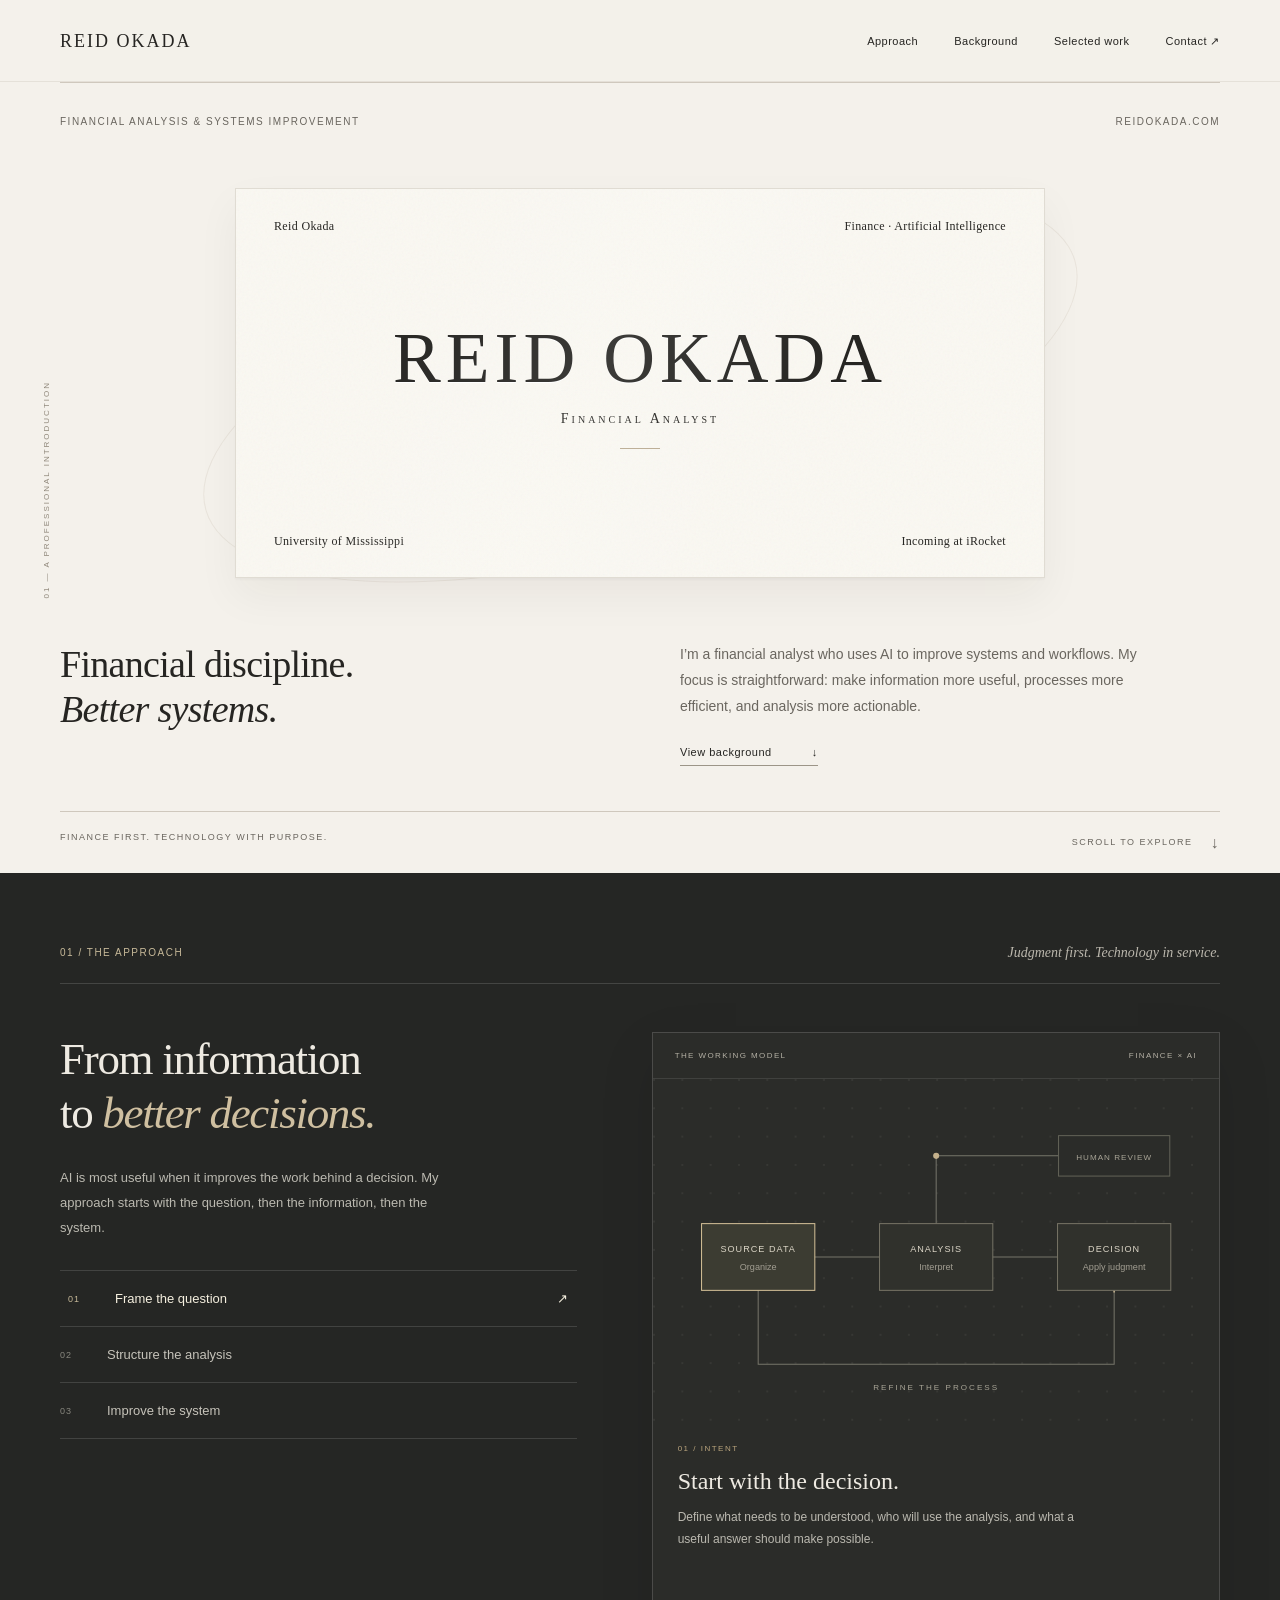
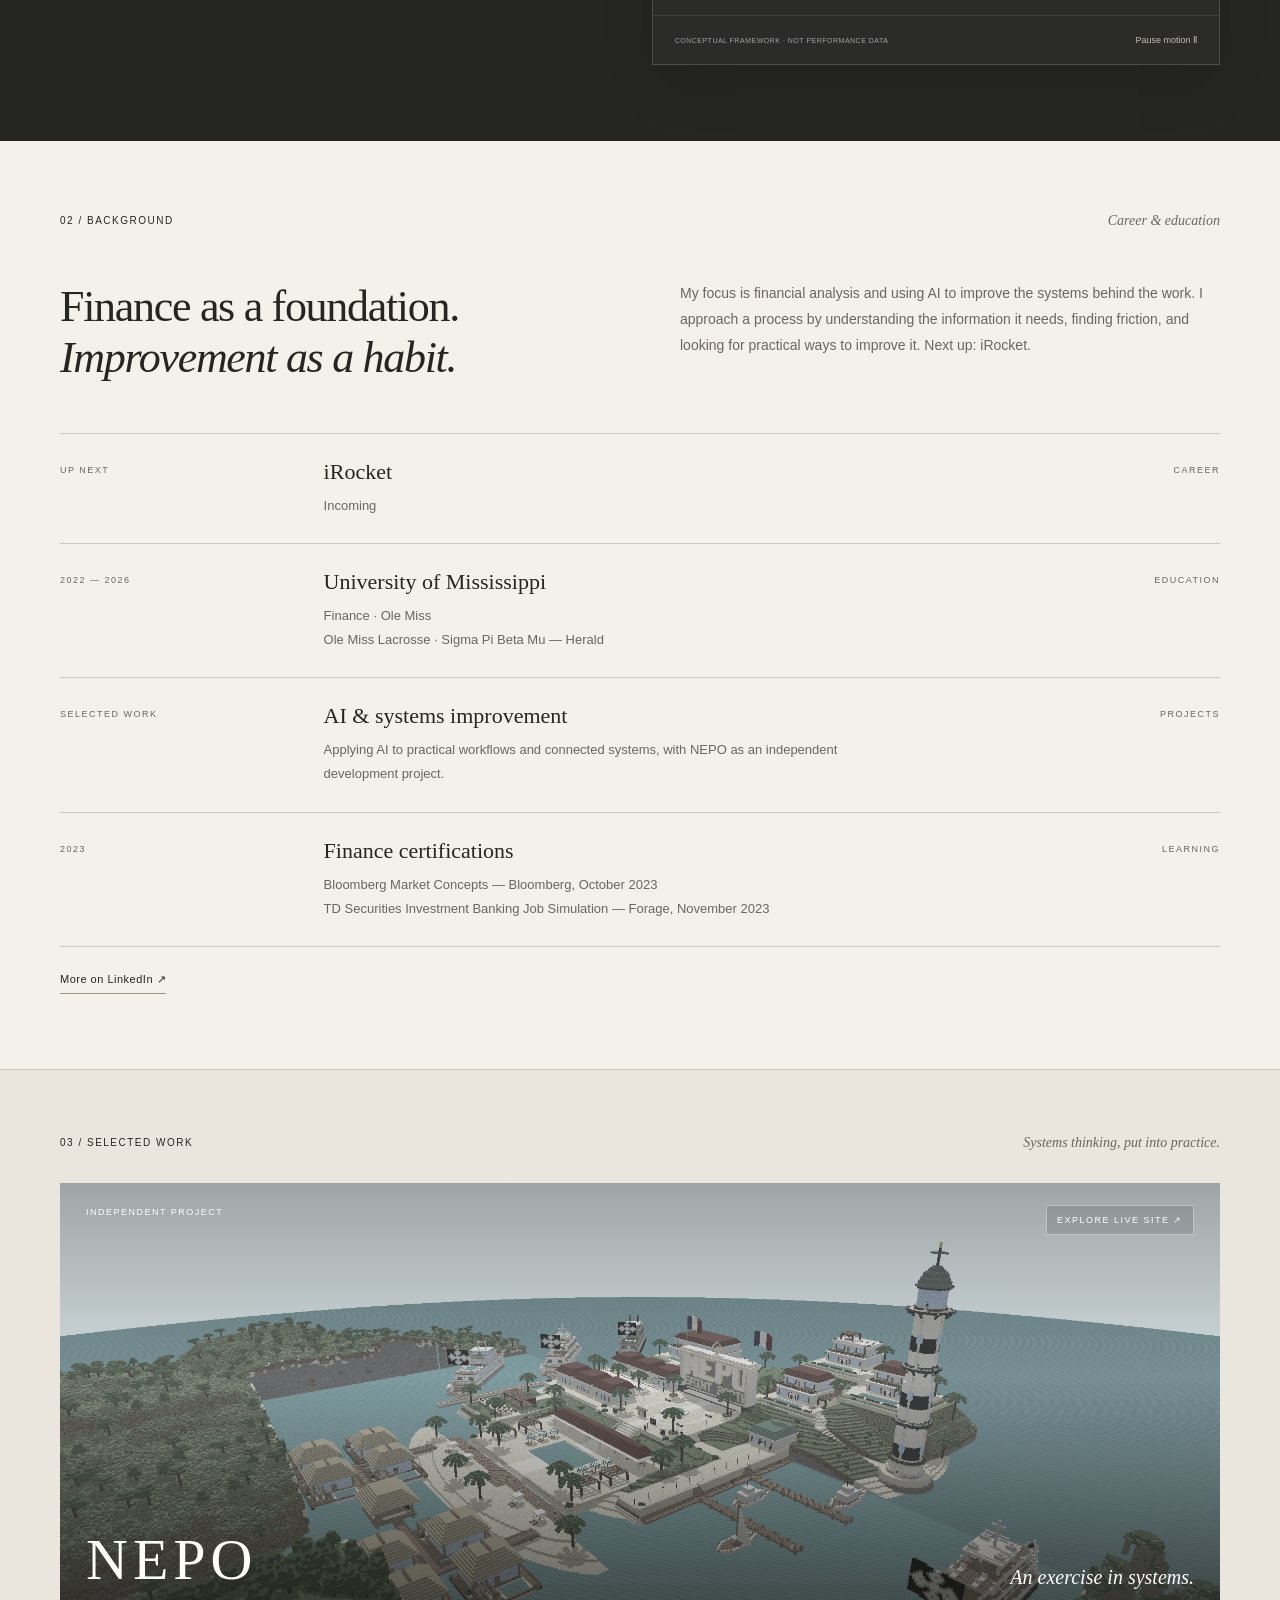
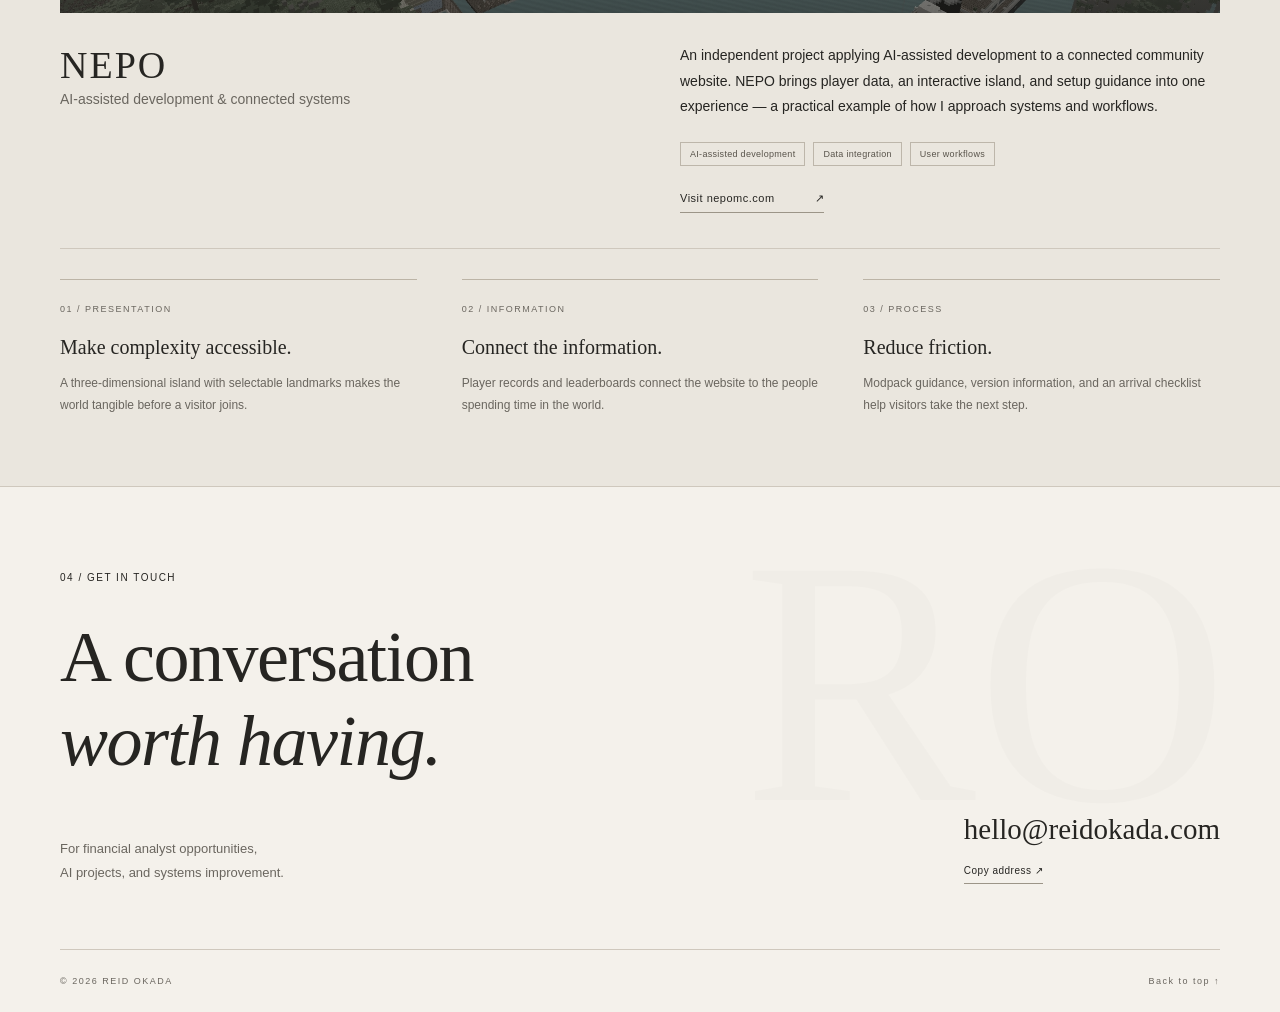
==== commit 85d7ff8f: "Refine portfolio with interactive systems graphics and accessible motion" ====
--- a/index.html
+++ b/index.html
@@ -6,24 +6,32 @@
 <meta name="description" content="Reid Okada is a financial analyst focused on using AI to improve systems and workflows. Finance at Ole Miss. Incoming at iRocket.">
 <meta name="theme-color" content="#f4f1eb"><link rel="canonical" href="https://reidokada.com/">
 <meta property="og:title" content="Reid Okada"><meta property="og:description" content="Financial analysis, AI, and systems improvement. Finance at Ole Miss. Incoming at iRocket."><meta property="og:type" content="website"><meta property="og:url" content="https://reidokada.com/">
-<link rel="stylesheet" href="styles.css">
+<link rel="icon" href="assets/favicon.svg" type="image/svg+xml"><link rel="stylesheet" href="styles.css">
 </head>
 <body>
+<div class="reading-progress" aria-hidden="true"></div>
 <a class="skip" href="#main">Skip to content</a>
-<header class="nav wrap"><a class="wordmark" href="#">REID OKADA<span class="dot">.</span></a><nav aria-label="Main navigation"><a href="#experience">Background</a><a href="#work">Selected work</a><a href="#contact">Contact ↗</a></nav></header>
+<header class="nav wrap"><a class="wordmark" href="#">REID OKADA<span class="dot">.</span></a><nav aria-label="Main navigation"><a href="#approach">Approach</a><a href="#experience">Background</a><a href="#work">Selected work</a><a href="#contact">Contact ↗</a></nav></header>
 <main id="main">
 <section class="hero wrap" aria-label="Introduction">
 <div class="hero-label"><span>FINANCIAL ANALYSIS &amp; SYSTEMS IMPROVEMENT</span><span>REIDOKADA.COM</span></div>
-<div class="business-card">
+<div class="card-stage"><span class="card-index" aria-hidden="true">01 — A PROFESSIONAL INTRODUCTION</span><div class="card-orbit" aria-hidden="true"></div><div class="business-card">
 <div class="card-top"><span>Reid Okada</span><span>Finance · Artificial Intelligence</span></div>
-<div class="card-name"><h1>Reid Okada</h1><p class="card-role">Financial Analyst</p></div>
+<div class="card-name"><h1>Reid Okada</h1><p class="card-role">Financial Analyst</p><div class="card-rule" aria-hidden="true"></div></div>
 <div class="card-bottom"><span>University of Mississippi</span><span>Incoming at iRocket</span></div>
-</div>
+</div></div>
 <div class="hero-bottom"><p class="hero-statement">Financial discipline.<br><em>Better systems.</em></p><div><p>I’m a financial analyst who uses AI to improve systems and workflows. My focus is straightforward: make information more useful, processes more efficient, and analysis more actionable.</p><a class="text-link" href="#experience">View background <span>↓</span></a></div></div>
-<div class="hero-meta"><span>FINANCE FIRST. TECHNOLOGY WITH PURPOSE.</span><span>PROFILE / SELECTED WORK</span></div>
+<div class="hero-meta"><span>FINANCE FIRST. TECHNOLOGY WITH PURPOSE.</span><a href="#approach">SCROLL TO EXPLORE <span class="scroll-arrow">↓</span></a></div>
 </section>
-<section id="experience" class="experience wrap"><div class="section-top"><span class="eyebrow">01 / BACKGROUND</span><span class="small-muted">Career & education</span></div><div class="experience-intro"><h2>Finance as a foundation.<br><em>Improvement as a habit.</em></h2><p>My focus is financial analysis and using AI to improve the systems behind the work. I approach a process by understanding the information it needs, finding friction, and looking for practical ways to improve it. Next up: iRocket.</p></div><div id="resume-entries"><article class="resume-row"><span class="resume-date">UP NEXT</span><div><h3>iRocket</h3><p>Incoming</p></div><span class="resume-type">CAREER</span></article><article class="resume-row"><span class="resume-date">2022 — 2026</span><div><h3>University of Mississippi</h3><p>Finance · Ole Miss<br>Ole Miss Lacrosse · Sigma Pi Beta Mu — Herald</p></div><span class="resume-type">EDUCATION</span></article><article class="resume-row"><span class="resume-date">SELECTED WORK</span><div><h3>AI & systems improvement</h3><p>Applying AI to practical workflows and connected systems, with NEPO as an independent development project.</p></div><span class="resume-type">PROJECTS</span></article><article class="resume-row"><span class="resume-date">2023</span><div><h3>Finance certifications</h3><p>Bloomberg Market Concepts — Bloomberg, October 2023<br>TD Securities Investment Banking Job Simulation — Forage, November 2023</p></div><span class="resume-type">LEARNING</span></article></div><a class="text-link linkedin-link" href="https://www.linkedin.com/in/reidokada/" target="_blank" rel="noopener noreferrer">More on LinkedIn ↗</a></section>
-<section id="work" class="work-section"><div class="wrap"><div class="section-top"><span class="eyebrow">02 / SELECTED WORK</span><span class="small-muted">Systems thinking, put into practice.</span></div><a class="project-visual" href="https://www.nepomc.com/" target="_blank" rel="noopener noreferrer"><img src="assets/nepo-island.webp" width="1600" height="900" alt="NEPO’s island world, with a marina, villas, and a lighthouse"><div class="image-top"><span>INDEPENDENT PROJECT</span><span>EXPLORE LIVE SITE ↗</span></div><div class="image-title"><span>NEPO</span><span>An exercise in systems.</span></div></a><div class="project-details"><div><h2>NEPO<span class="dot">.</span></h2><p class="project-type">AI-assisted development & connected systems</p></div><div><p>An independent project applying AI-assisted development to a connected community website. NEPO brings player data, an interactive island, and setup guidance into one experience — a practical example of how I approach systems and workflows.</p><div class="tags"><span>AI-assisted development</span><span>Data integration</span><span>User workflows</span></div><a class="text-link" href="https://www.nepomc.com/" target="_blank" rel="noopener noreferrer">Visit nepomc.com <span>↗</span></a></div></div><div class="project-notes"><article><span>01 / PRESENTATION</span><h3>Make complexity accessible.</h3><p>A three-dimensional island with selectable landmarks makes the world tangible before a visitor joins.</p></article><article><span>02 / INFORMATION</span><h3>Connect the information.</h3><p>Player records and leaderboards connect the website to the people spending time in the world.</p></article><article><span>03 / PROCESS</span><h3>Reduce friction.</h3><p>Modpack guidance, version information, and an arrival checklist help visitors take the next step.</p></article></div></div></section>
-<section id="contact" class="contact"><div class="wrap"><span class="eyebrow">03 / GET IN TOUCH</span><h2>A conversation<br><em>worth having.</em></h2><div class="contact-bottom"><p>For financial analyst opportunities,<br>AI projects, and systems improvement.</p><div><span class="email-address">hello@reidokada.com</span><button type="button" id="copy-email">Copy address ↗</button><span class="sr-only" id="copy-status" role="status"></span></div></div></div></section>
+<section id="approach" class="approach">
+<div class="wrap"><div class="section-top"><span class="eyebrow">01 / THE APPROACH</span><span class="small-muted">Judgment first. Technology in service.</span></div>
+<div class="approach-grid"><div class="approach-copy"><h2>From information<br>to <em>better decisions.</em></h2><p>AI is most useful when it improves the work behind a decision. My approach starts with the question, then the information, then the system.</p>
+<div class="method-tabs" role="tablist" aria-label="Explore my approach"><button id="tab-question" role="tab" aria-selected="true" aria-controls="method-panel" data-step="0"><span>01</span> Frame the question <span>↗</span></button><button id="tab-analysis" role="tab" aria-selected="false" aria-controls="method-panel" tabindex="-1" data-step="1"><span>02</span> Structure the analysis <span>↗</span></button><button id="tab-system" role="tab" aria-selected="false" aria-controls="method-panel" tabindex="-1" data-step="2"><span>03</span> Improve the system <span>↗</span></button></div></div>
+<div class="system-figure"><div class="figure-meta"><span>THE WORKING MODEL</span><span>FINANCE × AI</span></div>
+<svg class="system-map" viewBox="0 0 560 350" role="img" aria-labelledby="system-title system-desc"><title id="system-title">A framework for improving financial workflows</title><desc id="system-desc">Information flows from source data through analysis and review into a decision, with a feedback loop to improve the process.</desc><defs><pattern id="grid" width="28" height="28" patternUnits="userSpaceOnUse"><circle cx="1" cy="1" r=".7" fill="#76736b" opacity=".4"/></pattern><linearGradient id="trace"><stop stop-color="#c8b591" stop-opacity="0"/><stop offset=".5" stop-color="#e0d2b7"/><stop offset="1" stop-color="#c8b591" stop-opacity="0"/></linearGradient></defs><rect width="560" height="350" fill="url(#grid)"/><path class="map-line" d="M104 176H456M280 176V76H456M456 176V282H104V176"/><path class="map-trace" d="M104 176H456M456 176V282H104V176"/><g class="map-node" data-node="0"><rect x="48" y="143" width="112" height="66"/><text x="104" y="171">SOURCE DATA</text><text class="node-sub" x="104" y="189">Organize</text></g><g class="map-node" data-node="1"><rect x="224" y="143" width="112" height="66"/><text x="280" y="171">ANALYSIS</text><text class="node-sub" x="280" y="189">Interpret</text></g><g class="map-node" data-node="2"><rect x="400" y="143" width="112" height="66"/><text x="456" y="171">DECISION</text><text class="node-sub" x="456" y="189">Apply judgment</text></g><rect class="review-box" x="401" y="56" width="110" height="40"/><text class="map-label" x="456" y="80">HUMAN REVIEW</text><text class="map-label loop-label" x="280" y="308">REFINE THE PROCESS</text><circle class="map-junction" cx="280" cy="76" r="3"/></svg>
+<div id="method-panel" class="method-panel" role="tabpanel" aria-labelledby="tab-question" tabindex="0"><span class="panel-number">01 / INTENT</span><h3>Start with the decision.</h3><p>Define what needs to be understood, who will use the analysis, and what a useful answer should make possible.</p></div><div class="figure-bottom"><span>CONCEPTUAL FRAMEWORK · NOT PERFORMANCE DATA</span><button id="motion-toggle" type="button" aria-pressed="false">Pause motion Ⅱ</button></div></div></div></div></section>
+<section id="experience" class="experience wrap"><div class="section-top"><span class="eyebrow">02 / BACKGROUND</span><span class="small-muted">Career & education</span></div><div class="experience-intro"><h2>Finance as a foundation.<br><em>Improvement as a habit.</em></h2><p>My focus is financial analysis and using AI to improve the systems behind the work. I approach a process by understanding the information it needs, finding friction, and looking for practical ways to improve it. Next up: iRocket.</p></div><div id="resume-entries"><article class="resume-row"><span class="resume-date">UP NEXT</span><div><h3>iRocket</h3><p>Incoming</p></div><span class="resume-type">CAREER</span></article><article class="resume-row"><span class="resume-date">2022 — 2026</span><div><h3>University of Mississippi</h3><p>Finance · Ole Miss<br>Ole Miss Lacrosse · Sigma Pi Beta Mu — Herald</p></div><span class="resume-type">EDUCATION</span></article><article class="resume-row"><span class="resume-date">SELECTED WORK</span><div><h3>AI & systems improvement</h3><p>Applying AI to practical workflows and connected systems, with NEPO as an independent development project.</p></div><span class="resume-type">PROJECTS</span></article><article class="resume-row"><span class="resume-date">2023</span><div><h3>Finance certifications</h3><p>Bloomberg Market Concepts — Bloomberg, October 2023<br>TD Securities Investment Banking Job Simulation — Forage, November 2023</p></div><span class="resume-type">LEARNING</span></article></div><a class="text-link linkedin-link" href="https://www.linkedin.com/in/reidokada/" target="_blank" rel="noopener noreferrer">More on LinkedIn ↗</a></section>
+<section id="work" class="work-section"><div class="wrap"><div class="section-top"><span class="eyebrow">03 / SELECTED WORK</span><span class="small-muted">Systems thinking, put into practice.</span></div><a class="project-visual" href="https://www.nepomc.com/" target="_blank" rel="noopener noreferrer"><img src="assets/nepo-island.webp" width="1600" height="900" loading="lazy" decoding="async" alt="NEPO’s island world, with a marina, villas, and a lighthouse"><div class="image-top"><span>INDEPENDENT PROJECT</span><span>EXPLORE LIVE SITE ↗</span></div><div class="image-title"><span>NEPO</span><span>An exercise in systems.</span></div></a><div class="project-details"><div><h2>NEPO<span class="dot">.</span></h2><p class="project-type">AI-assisted development & connected systems</p></div><div><p>An independent project applying AI-assisted development to a connected community website. NEPO brings player data, an interactive island, and setup guidance into one experience — a practical example of how I approach systems and workflows.</p><div class="tags"><span>AI-assisted development</span><span>Data integration</span><span>User workflows</span></div><a class="text-link" href="https://www.nepomc.com/" target="_blank" rel="noopener noreferrer">Visit nepomc.com <span>↗</span></a></div></div><div class="project-notes"><article><span>01 / PRESENTATION</span><h3>Make complexity accessible.</h3><p>A three-dimensional island with selectable landmarks makes the world tangible before a visitor joins.</p></article><article><span>02 / INFORMATION</span><h3>Connect the information.</h3><p>Player records and leaderboards connect the website to the people spending time in the world.</p></article><article><span>03 / PROCESS</span><h3>Reduce friction.</h3><p>Modpack guidance, version information, and an arrival checklist help visitors take the next step.</p></article></div></div></section>
+<section id="contact" class="contact"><div class="wrap"><span class="eyebrow">04 / GET IN TOUCH</span><h2>A conversation<br><em>worth having.</em></h2><div class="contact-bottom"><p>For financial analyst opportunities,<br>AI projects, and systems improvement.</p><div><span class="email-address">hello@reidokada.com</span><button type="button" id="copy-email">Copy address ↗</button><span class="sr-only" id="copy-status" role="status"></span></div></div></div></section>
 </main><footer class="wrap"><span>© <span id="year">2026</span> REID OKADA</span><a href="#">Back to top ↑</a></footer><script src="script.js"></script>
 </body></html>
--- a/styles.css
+++ b/styles.css
@@ -85,3 +85,66 @@
  .contact { padding: 40px 0; }.contact h2 { font-size: 46px; }.contact-bottom { flex-direction: column; align-items: start; gap: 28px; }.email-address { font-size: 24px; }footer { font-size: 8px; letter-spacing: .7px; }
 }
 @media(prefers-reduced-motion:reduce) { html { scroll-behavior:auto; }*,*:before,*:after { transition:none!important; } }
+/* Editorial structure and motion layer */
+:root { --ease: cubic-bezier(.2,.7,.2,1); }
+html { scroll-padding-top: 105px; }
+::selection { background: #d9cfbd; color: #262522; }
+.reading-progress { position: fixed; top: 0; left: 0; z-index: 100; width: 100%; height: 2px; background: #8a7859; transform: scaleX(0); transform-origin: left; pointer-events: none; }
+.nav { position: sticky; top: 0; z-index: 50; background: #f4f1ebed; backdrop-filter: blur(18px); height: 83px; transition: box-shadow .3s; }
+.nav.is-scrolled { box-shadow: 0 8px 24px #26252205; }
+.nav nav a { position: relative; padding: 12px 0; }
+.nav nav a:after { content: ''; position: absolute; bottom: 4px; left: 0; width: 100%; height: 1px; background: currentColor; transform: scaleX(0); transform-origin: left; transition: transform .35s var(--ease); }
+.nav nav a:hover:after,.nav nav a[aria-current="location"]:after { transform: scaleX(1); }
+.hero { padding-top: 31px; }
+.card-stage { position: relative; padding: 48px 0 36px; perspective: 1400px; isolation: isolate; }
+.card-stage:before,.card-stage:after { content: ''; position: absolute; top: 22px; bottom: 14px; width: 1px; background: linear-gradient(transparent,#cec6b766%,transparent); z-index: -1; }
+.card-stage:before { left: 8%; }.card-stage:after { right: 8%; }
+.card-index { position: absolute; top: 49%; left: -18px; writing-mode: vertical-rl; transform: rotate(180deg); font-size: 8px; letter-spacing: 2px; color: #8f877a; }
+.card-orbit { position: absolute; width: 78%; height: 62%; top: 19%; left: 11%; border: 1px solid #cdc3b54d; border-radius: 50%; transform: rotate(-16deg); z-index: -1; }
+.business-card { position: relative; margin: 10px auto 28px; min-height: 390px; transform: rotateX(var(--rx,0deg)) rotateY(var(--ry,0deg)); transition: transform .7s var(--ease),box-shadow .7s; will-change: auto; }
+.business-card:after { content: ''; position: absolute; inset: 0; pointer-events: none; background: linear-gradient(115deg,transparent 20%,#ffffff55 46%,transparent 70%); opacity: .3; }
+.card-rule { width: 40px; height: 1px; background: #b9aa91; margin: 21px auto 0; }
+.card-name { padding: 41px 0; }
+.hero-bottom { padding-bottom: 45px; }
+.hero-meta a { display: flex; gap: 18px; align-items: center; }.scroll-arrow { font-size: 16px; display: inline-block; }
+.text-link span { transition: transform .3s var(--ease); }.text-link:hover span { transform: translate(3px,-3px); }
+.approach { background: #252624; color: #eeeae2; padding: 72px 0 76px; position: relative; overflow: hidden; }
+.approach .small-muted { color: #bbb7ad; }.approach .eyebrow { color: #c7b999; }.approach .section-top { border-bottom: 1px solid #ffffff24; padding-bottom: 22px; margin-bottom: 48px; }
+.approach-grid { display: grid; grid-template-columns: 1fr 1.1fr; gap: 75px; align-items: start; }
+.approach h2 { font-size: 45px; line-height: 1.2; }.approach h2 em { color: #cfbfa0; }
+.approach-copy>p { max-width: 390px; font-size: 13px; line-height: 1.9; color: #bbb9b0; margin: 26px 0 30px; }
+.method-tabs { display: flex; flex-direction: column; }
+.method-tabs button { color: #c6c3ba; background: none; border: 0; border-top: 1px solid #ffffff22; padding: 20px 0; display: grid; grid-template-columns: 35px 1fr 20px; gap: 12px; text-align: left; font-size: 13px; align-items: center; cursor: pointer; transition: color .25s,padding .35s; }
+.method-tabs button:last-child { border-bottom: 1px solid #ffffff22; }.method-tabs button span:first-child { font-size: 9px; letter-spacing: 1px; color: #88877f; }.method-tabs button span:last-child { opacity: 0; transition: opacity .3s; }
+.method-tabs button[aria-selected="true"] { color: #f5efdf; padding-left: 8px; }.method-tabs button[aria-selected="true"] span:last-child { opacity: 1; }.method-tabs button[aria-selected="true"] span:first-child { color: #c7b999; }
+.approach :focus-visible { outline-color: #d4c4a5; }
+.system-figure { border: 1px solid #ffffff26; background: #2b2c29; box-shadow: 0 20px 55px #00000016; }
+.figure-meta { padding: 18px 22px; border-bottom: 1px solid #ffffff19; display: flex; justify-content: space-between; font-size: 8px; letter-spacing: 1.4px; color: #b4b0a4; }
+.system-map { display: block; width: 100%; height: auto; }
+.map-line { fill: none; stroke: #76756a; stroke-width: 1; }
+.map-trace { fill: none; stroke: #ccb995; stroke-width: 1.7; stroke-dasharray: 35 700; animation: flow 13s linear infinite; opacity: .85; }
+@keyframes flow { to { stroke-dashoffset: -1470; } }
+.map-node rect { fill: #30312c; stroke: #767365; transition: stroke .5s,fill .5s; }.map-node.is-active rect { stroke: #d3bf96; fill: #3c3c32; }
+.map-node text,.map-label { fill: #ddd7c8; text-anchor: middle; font-family: Arial,sans-serif; font-size: 9px; letter-spacing: 1px; }.map-node .node-sub { fill: #a29e92; font-size: 9px; letter-spacing: 0; }
+.review-box { fill: #2b2c29; stroke: #626257; }.map-label { fill: #a9a597; font-size: 8px; }.map-junction { fill: #c4b18c; }.loop-label { letter-spacing: 2px; }
+.method-panel { min-height: 182px; padding: 4px 25px 24px; }.panel-number { color: #b9a47d; font-size: 8px; letter-spacing: 1.5px; }.method-panel h3 { font-family: Georgia,serif; font-weight: 400; font-size: 24px; margin: 13px 0 11px; }.method-panel p { font-size: 12px; line-height: 1.85; color: #bbb9b0; max-width: 410px; margin: 0; }
+.figure-bottom { display: flex; align-items: center; justify-content: space-between; gap: 12px; padding: 15px 22px; border-top: 1px solid #ffffff19; color: #a6a397; font-size: 7px; letter-spacing: .5px; }#motion-toggle { background: none; color: #c5bdab; border: 0; padding: 4px 0; cursor: pointer; font-size: 9px; white-space: nowrap; }
+.experience { padding-top: 72px; padding-bottom: 75px; border-top: 0; }.experience-intro { padding-top: 20px; padding-bottom: 50px; }.resume-row { transition: background .3s,padding .3s; }.resume-row:hover { background: #eae5dc77; padding-left: 12px; padding-right: 12px; }
+.work-section { padding: 65px 0 70px; }.project-visual { height: 430px; }.project-visual img { transition: transform 1.2s var(--ease),filter .8s; }.project-visual:hover img { transform: scale(1.045); }.project-visual .image-top>span:last-child { padding: 7px 10px; border: 1px solid #ffffff65; background: #20211e25; }
+.project-notes article { border-top: 1px solid #bcb4a6; padding-top: 18px; }.tags span { transition: background .25s; }.tags span:hover { background: #ded6c8; }
+.contact { position: relative; overflow: hidden; padding: 80px 0 65px; }.contact:before { content: 'RO'; position: absolute; right: 4%; top: 20px; font-family: Georgia,serif; font-size: 350px; color: #26252204; line-height: 1; pointer-events: none; }.contact .wrap { position: relative; }.contact h2 { font-size: 72px; }.email-address { font-size: 29px; }
+.reveal-ready .reveal { opacity: 0; transform: translateY(22px); transition: opacity .8s var(--ease),transform .8s var(--ease); }.reveal-ready .reveal.is-visible { opacity: 1; transform: none; }
+body.motion-paused * { animation-play-state: paused!important; }body.motion-paused .reveal { opacity: 1; transform: none; transition: none; }body.motion-paused .business-card { transform: none; }
+@media(min-width:761px) and (max-width:1000px) { .approach-grid { gap: 35px; }.approach h2 { font-size: 36px; }.nav nav { gap: 20px; } }
+@media(max-width:760px) {
+ html { scroll-padding-top: 88px; }.nav { height: 72px; }.nav nav { gap: 15px; }.nav nav a:nth-child(2),.nav nav a:nth-child(3) { display: none; }.hero { padding-top: 25px; }.card-stage { padding: 25px 0 10px; }.card-index,.card-orbit { display: none; }.business-card { min-height: 244px; padding: 20px; margin: 8px auto 30px; }.card-name { padding: 27px 0; }.card-rule { margin-top: 15px; width: 28px; }.hero-bottom { padding-bottom: 30px; }.hero-meta { padding: 16px 0; }
+ .approach { padding: 38px 0 42px; }.approach .section-top { align-items: start; gap: 20px; margin-bottom: 30px; }.approach .small-muted { max-width: 135px; text-align: right; line-height: 1.6; }.approach-grid { grid-template-columns: 1fr; gap: 30px; }.approach h2 { font-size: 35px; }.approach-copy>p { margin-top: 20px; }.method-tabs button { padding: 17px 0; font-size: 12px; }.method-panel { padding: 0 20px 24px; min-height: 180px; }.method-panel h3 { font-size: 23px; }.figure-meta { padding: 15px 18px; font-size: 7px; }.figure-bottom { padding: 13px 15px; font-size: 6px; gap: 8px; }#motion-toggle { font-size: 8px; }
+ .experience { padding: 42px 0; }.experience-intro { padding: 8px 0 30px; }.resume-row:hover { padding-left: 0; padding-right: 0; }.work-section { padding: 40px 0; }.project-visual { height: 290px; }.project-visual .image-top>span:last-child { padding: 5px 6px; }.contact { padding: 45px 0; }.contact h2 { font-size: 48px; }.contact:before { font-size: 230px; top: 50px; right: -30px; }.email-address { font-size: 25px; }
+}
+@media(prefers-reduced-motion:reduce) {
+ .map-trace { animation: none; }.reveal-ready .reveal { opacity: 1; transform: none; }.business-card { transform: none!important; }.project-visual:hover img { transform: none; }
+}
+.nav:before { content: ''; position: absolute; z-index: -1; inset: 0 calc((1160px - 100vw) / 2); background: #f4f1ebed; border-bottom: 1px solid #cfc8bd66; pointer-events: none; }
+@media(max-width:1272px) { .nav:before { left: -56px; right: -56px; } }
+@media(max-width:760px) { .nav:before { left: -20px; right: -20px; } }
+html.motion-off { scroll-behavior: auto; }
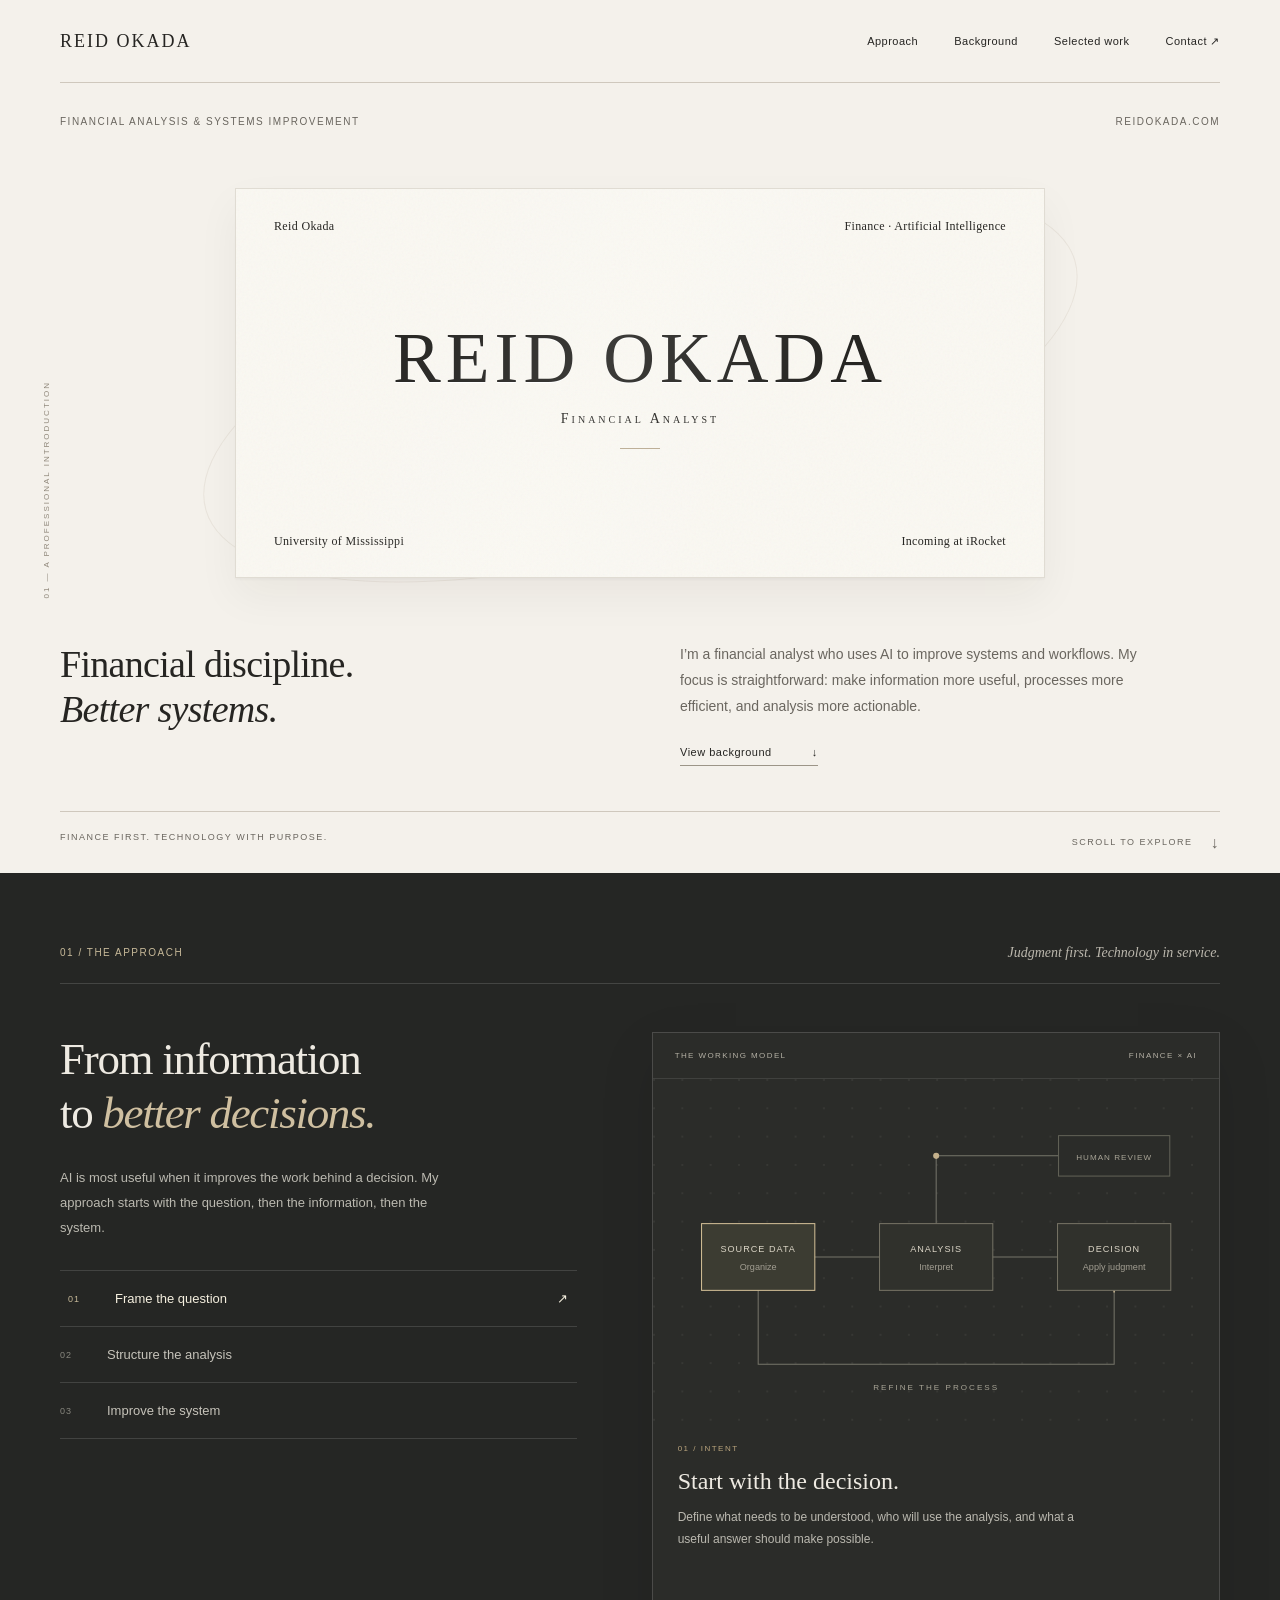
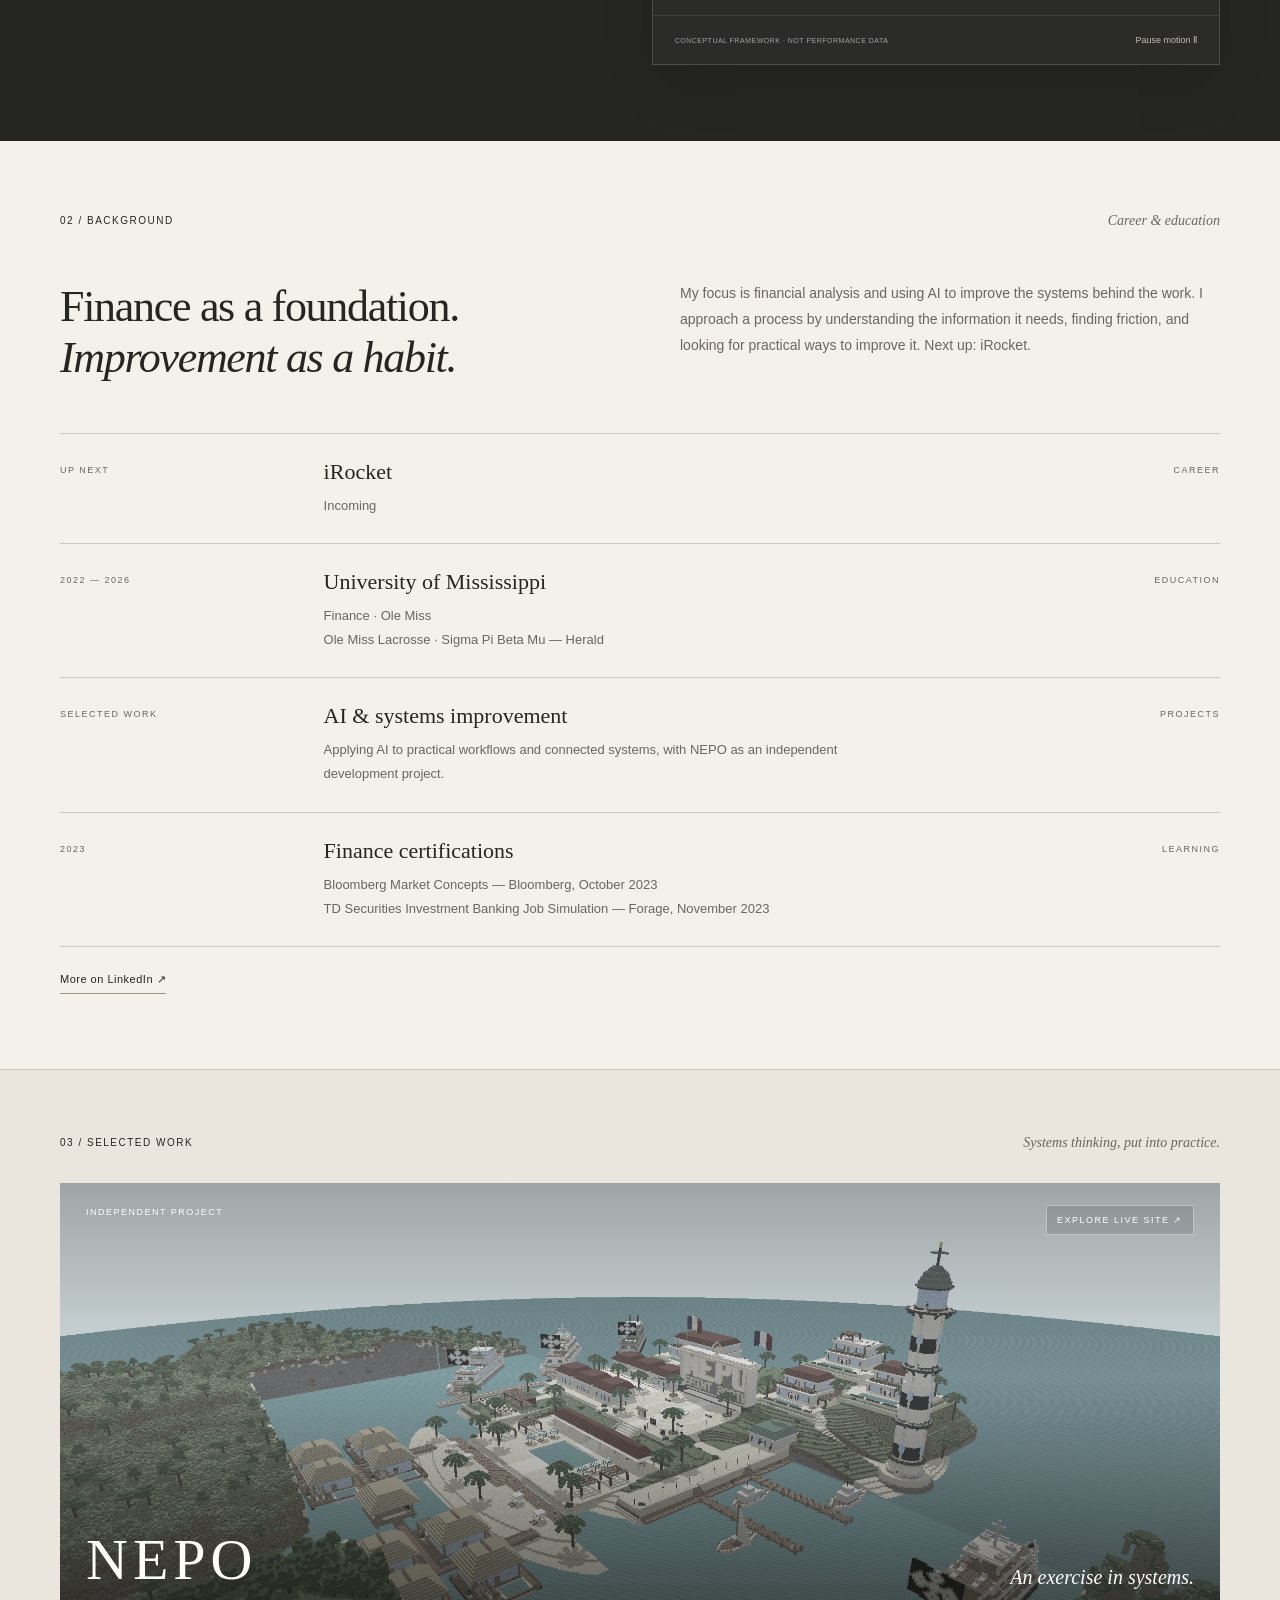
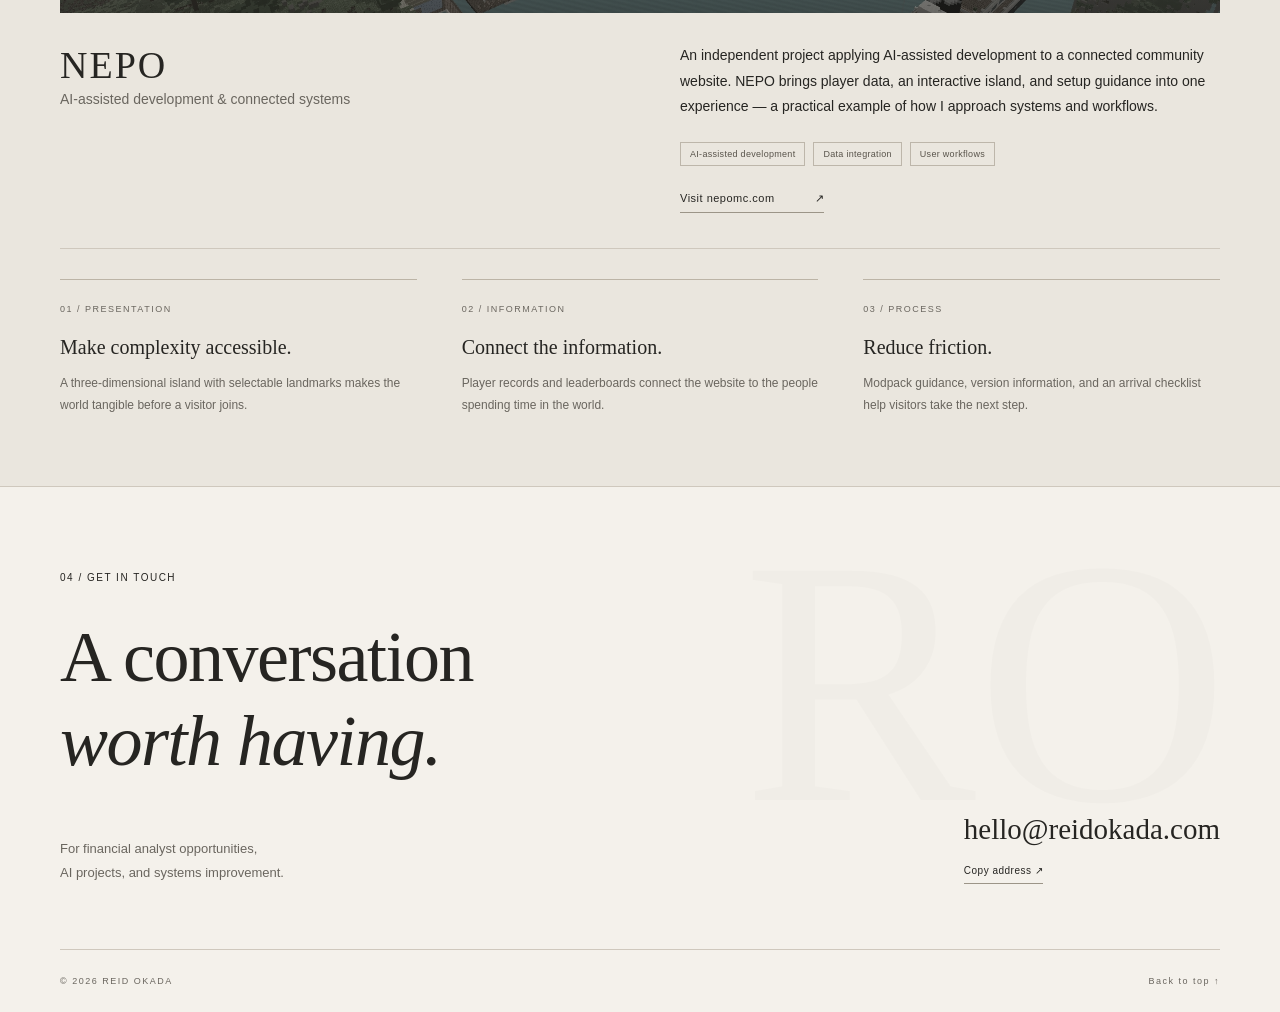
==== commit cae5ea9f: "Keep sticky navigation within desktop viewport" ====
--- a/index.html
+++ b/index.html
@@ -11,7 +11,7 @@
 <body>
 <div class="reading-progress" aria-hidden="true"></div>
 <a class="skip" href="#main">Skip to content</a>
-<header class="nav wrap"><a class="wordmark" href="#">REID OKADA<span class="dot">.</span></a><nav aria-label="Main navigation"><a href="#approach">Approach</a><a href="#experience">Background</a><a href="#work">Selected work</a><a href="#contact">Contact ↗</a></nav></header>
+<header class="nav-shell"><div class="nav wrap"><a class="wordmark" href="#">REID OKADA<span class="dot">.</span></a><nav aria-label="Main navigation"><a href="#approach">Approach</a><a href="#experience">Background</a><a href="#work">Selected work</a><a href="#contact">Contact ↗</a></nav></div></header>
 <main id="main">
 <section class="hero wrap" aria-label="Introduction">
 <div class="hero-label"><span>FINANCIAL ANALYSIS &amp; SYSTEMS IMPROVEMENT</span><span>REIDOKADA.COM</span></div>
--- a/styles.css
+++ b/styles.css
@@ -148,3 +148,6 @@
 @media(max-width:1272px) { .nav:before { left: -56px; right: -56px; } }
 @media(max-width:760px) { .nav:before { left: -20px; right: -20px; } }
 html.motion-off { scroll-behavior: auto; }
+.nav-shell { position: sticky; top: 0; z-index: 50; background: #f4f1ebf2; backdrop-filter: blur(18px); }
+.nav-shell .nav { position: relative; top: auto; background: transparent; backdrop-filter: none; }
+.nav-shell .nav:before { content: none; }
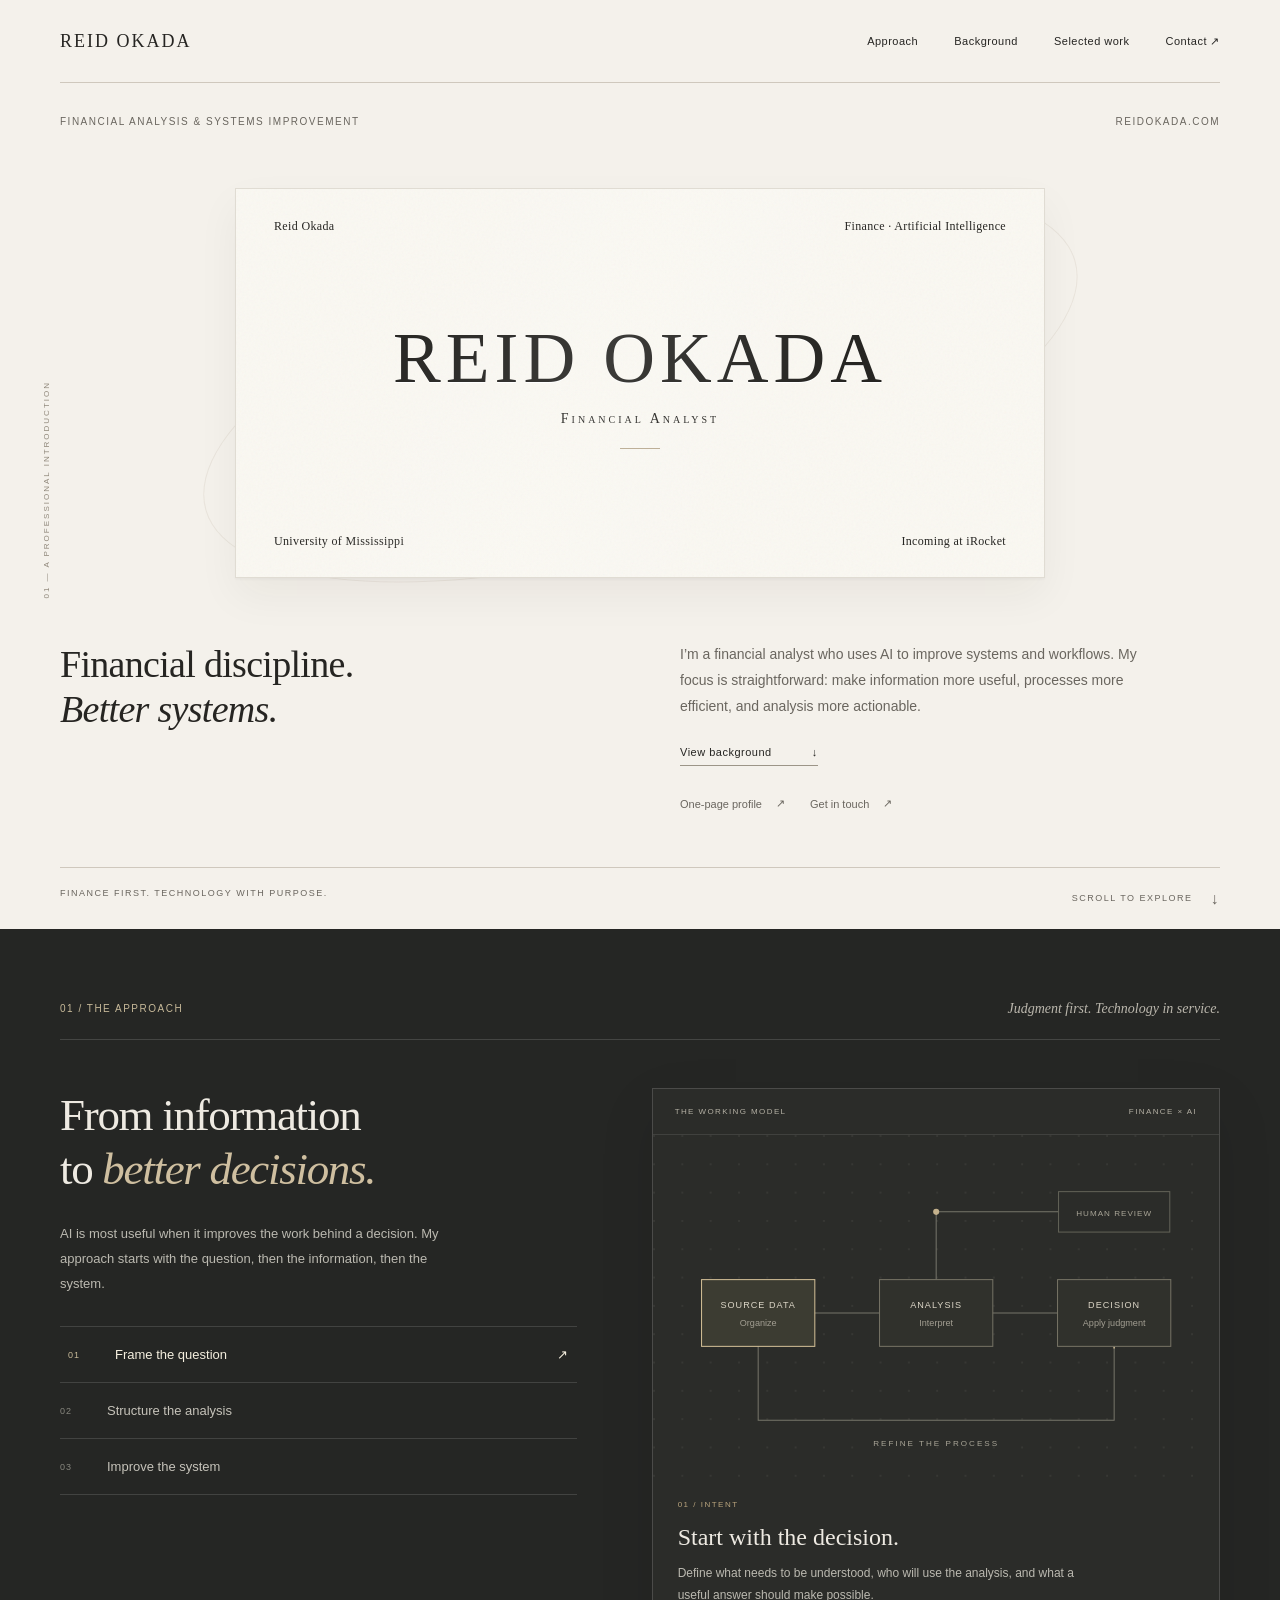
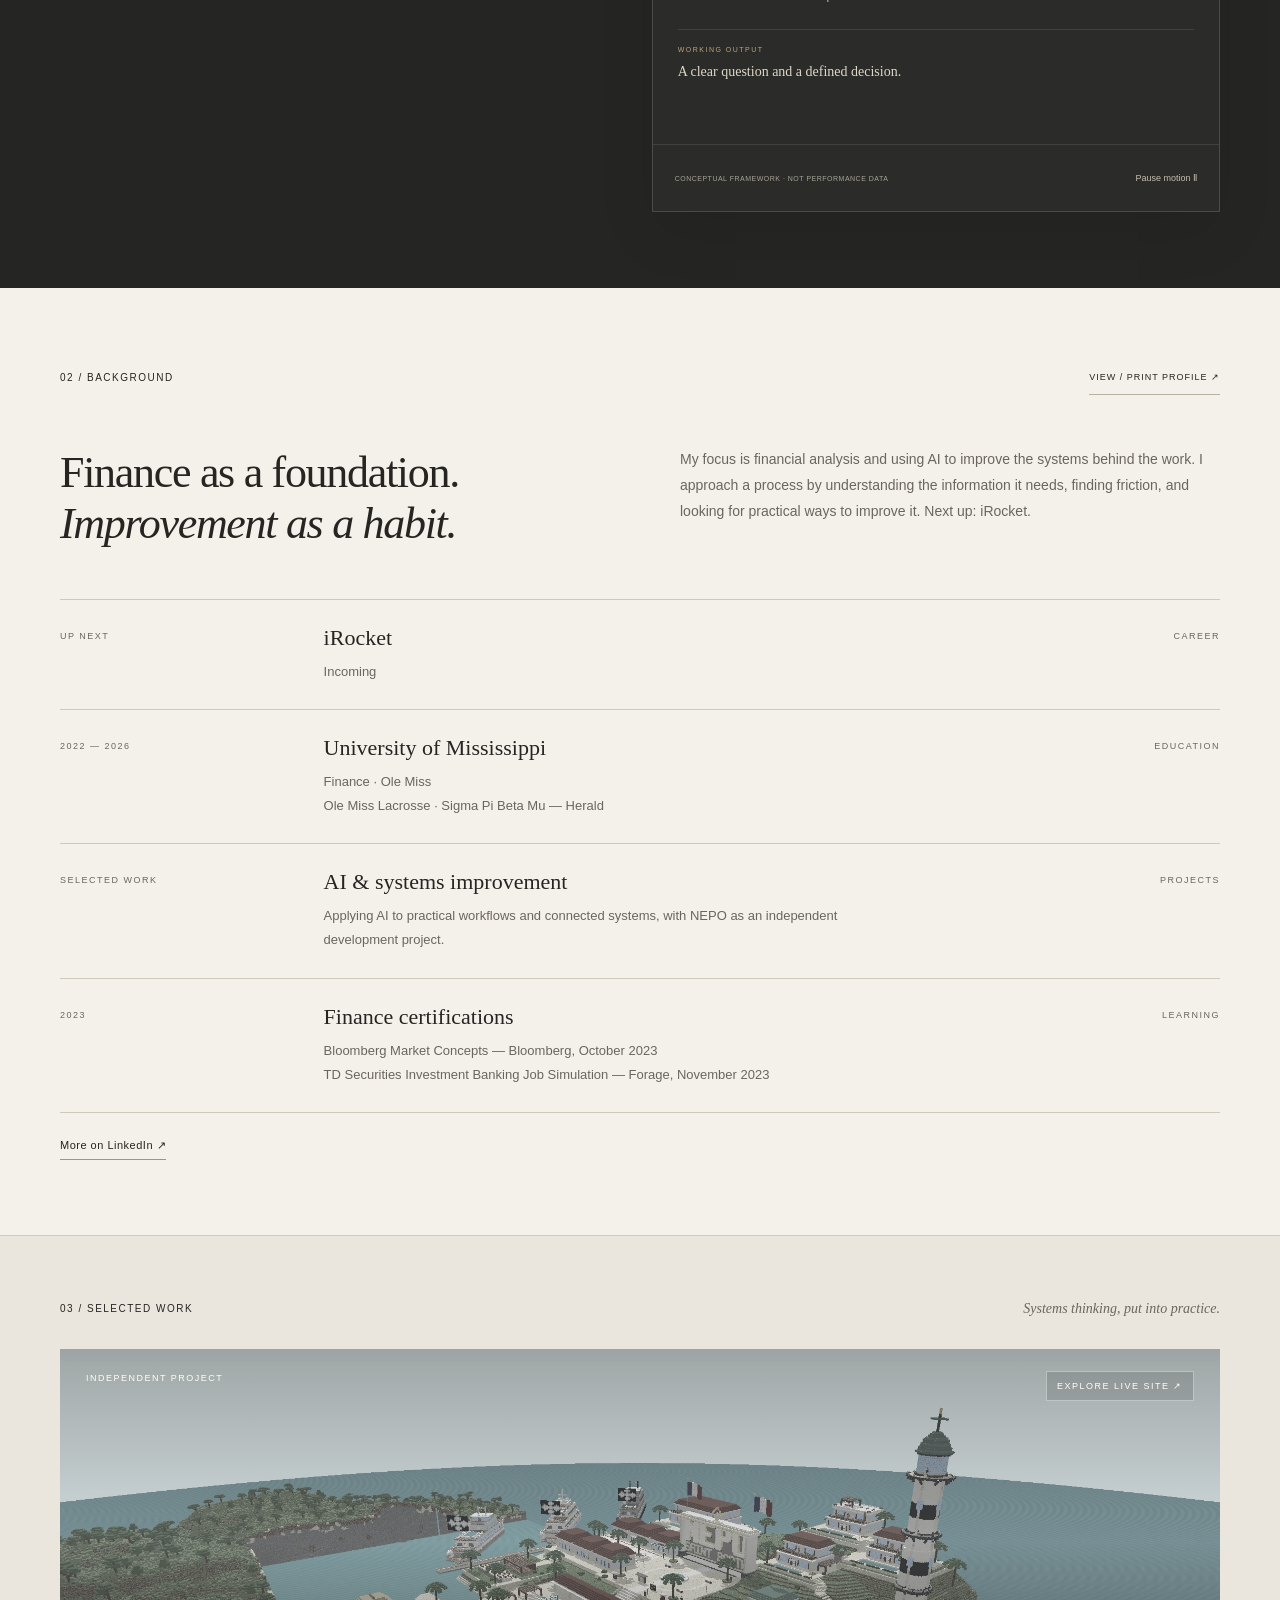
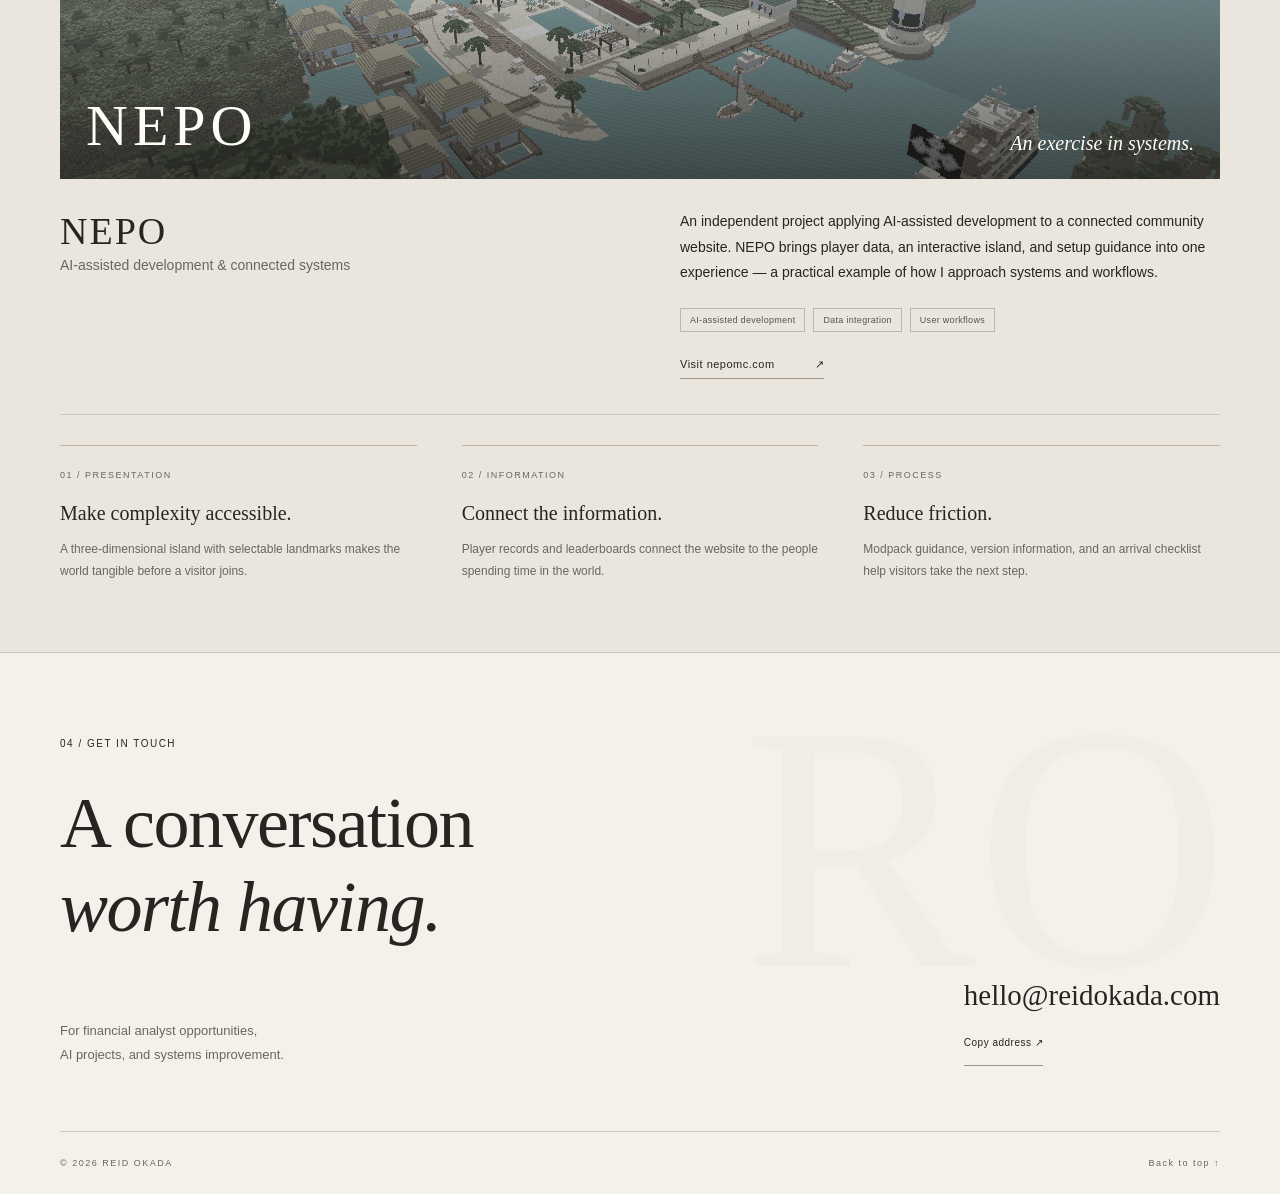
==== commit 2fb92155: "Refine professional profile and accessible mobile navigation" ====
--- a/index.html
+++ b/index.html
@@ -11,7 +11,7 @@
 <body>
 <div class="reading-progress" aria-hidden="true"></div>
 <a class="skip" href="#main">Skip to content</a>
-<header class="nav-shell"><div class="nav wrap"><a class="wordmark" href="#">REID OKADA<span class="dot">.</span></a><nav aria-label="Main navigation"><a href="#approach">Approach</a><a href="#experience">Background</a><a href="#work">Selected work</a><a href="#contact">Contact ↗</a></nav></div></header>
+<header class="nav-shell"><div class="nav wrap"><a class="wordmark" href="#">REID OKADA<span class="dot">.</span></a><button class="menu-toggle" type="button" aria-expanded="false" aria-controls="main-navigation"><span>Menu</span><span class="menu-symbol" aria-hidden="true">+</span></button><nav id="main-navigation" aria-label="Main navigation"><a href="#approach">Approach</a><a href="#experience">Background</a><a href="#work">Selected work</a><a href="#contact">Contact ↗</a></nav></div></header>
 <main id="main">
 <section class="hero wrap" aria-label="Introduction">
 <div class="hero-label"><span>FINANCIAL ANALYSIS &amp; SYSTEMS IMPROVEMENT</span><span>REIDOKADA.COM</span></div>
@@ -20,17 +20,17 @@
 <div class="card-name"><h1>Reid Okada</h1><p class="card-role">Financial Analyst</p><div class="card-rule" aria-hidden="true"></div></div>
 <div class="card-bottom"><span>University of Mississippi</span><span>Incoming at iRocket</span></div>
 </div></div>
-<div class="hero-bottom"><p class="hero-statement">Financial discipline.<br><em>Better systems.</em></p><div><p>I’m a financial analyst who uses AI to improve systems and workflows. My focus is straightforward: make information more useful, processes more efficient, and analysis more actionable.</p><a class="text-link" href="#experience">View background <span>↓</span></a></div></div>
+<div class="hero-bottom"><p class="hero-statement">Financial discipline.<br><em>Better systems.</em></p><div><p>I’m a financial analyst who uses AI to improve systems and workflows. My focus is straightforward: make information more useful, processes more efficient, and analysis more actionable.</p><a class="text-link" href="#experience">View background <span>↓</span></a><div class="hero-actions"><a href="profile.html" target="_blank" rel="noopener">One-page profile <span>↗</span></a><a href="#contact">Get in touch <span>↗</span></a></div></div></div>
 <div class="hero-meta"><span>FINANCE FIRST. TECHNOLOGY WITH PURPOSE.</span><a href="#approach">SCROLL TO EXPLORE <span class="scroll-arrow">↓</span></a></div>
 </section>
 <section id="approach" class="approach">
 <div class="wrap"><div class="section-top"><span class="eyebrow">01 / THE APPROACH</span><span class="small-muted">Judgment first. Technology in service.</span></div>
 <div class="approach-grid"><div class="approach-copy"><h2>From information<br>to <em>better decisions.</em></h2><p>AI is most useful when it improves the work behind a decision. My approach starts with the question, then the information, then the system.</p>
-<div class="method-tabs" role="tablist" aria-label="Explore my approach"><button id="tab-question" role="tab" aria-selected="true" aria-controls="method-panel" data-step="0"><span>01</span> Frame the question <span>↗</span></button><button id="tab-analysis" role="tab" aria-selected="false" aria-controls="method-panel" tabindex="-1" data-step="1"><span>02</span> Structure the analysis <span>↗</span></button><button id="tab-system" role="tab" aria-selected="false" aria-controls="method-panel" tabindex="-1" data-step="2"><span>03</span> Improve the system <span>↗</span></button></div></div>
+<div class="method-tabs" role="tablist" aria-orientation="vertical" aria-label="Explore my approach"><button id="tab-question" role="tab" aria-selected="true" aria-controls="method-panel" data-step="0"><span>01</span> Frame the question <span>↗</span></button><button id="tab-analysis" role="tab" aria-selected="false" aria-controls="method-panel" tabindex="-1" data-step="1"><span>02</span> Structure the analysis <span>↗</span></button><button id="tab-system" role="tab" aria-selected="false" aria-controls="method-panel" tabindex="-1" data-step="2"><span>03</span> Improve the system <span>↗</span></button></div></div>
 <div class="system-figure"><div class="figure-meta"><span>THE WORKING MODEL</span><span>FINANCE × AI</span></div>
 <svg class="system-map" viewBox="0 0 560 350" role="img" aria-labelledby="system-title system-desc"><title id="system-title">A framework for improving financial workflows</title><desc id="system-desc">Information flows from source data through analysis and review into a decision, with a feedback loop to improve the process.</desc><defs><pattern id="grid" width="28" height="28" patternUnits="userSpaceOnUse"><circle cx="1" cy="1" r=".7" fill="#76736b" opacity=".4"/></pattern><linearGradient id="trace"><stop stop-color="#c8b591" stop-opacity="0"/><stop offset=".5" stop-color="#e0d2b7"/><stop offset="1" stop-color="#c8b591" stop-opacity="0"/></linearGradient></defs><rect width="560" height="350" fill="url(#grid)"/><path class="map-line" d="M104 176H456M280 176V76H456M456 176V282H104V176"/><path class="map-trace" d="M104 176H456M456 176V282H104V176"/><g class="map-node" data-node="0"><rect x="48" y="143" width="112" height="66"/><text x="104" y="171">SOURCE DATA</text><text class="node-sub" x="104" y="189">Organize</text></g><g class="map-node" data-node="1"><rect x="224" y="143" width="112" height="66"/><text x="280" y="171">ANALYSIS</text><text class="node-sub" x="280" y="189">Interpret</text></g><g class="map-node" data-node="2"><rect x="400" y="143" width="112" height="66"/><text x="456" y="171">DECISION</text><text class="node-sub" x="456" y="189">Apply judgment</text></g><rect class="review-box" x="401" y="56" width="110" height="40"/><text class="map-label" x="456" y="80">HUMAN REVIEW</text><text class="map-label loop-label" x="280" y="308">REFINE THE PROCESS</text><circle class="map-junction" cx="280" cy="76" r="3"/></svg>
-<div id="method-panel" class="method-panel" role="tabpanel" aria-labelledby="tab-question" tabindex="0"><span class="panel-number">01 / INTENT</span><h3>Start with the decision.</h3><p>Define what needs to be understood, who will use the analysis, and what a useful answer should make possible.</p></div><div class="figure-bottom"><span>CONCEPTUAL FRAMEWORK · NOT PERFORMANCE DATA</span><button id="motion-toggle" type="button" aria-pressed="false">Pause motion Ⅱ</button></div></div></div></div></section>
-<section id="experience" class="experience wrap"><div class="section-top"><span class="eyebrow">02 / BACKGROUND</span><span class="small-muted">Career & education</span></div><div class="experience-intro"><h2>Finance as a foundation.<br><em>Improvement as a habit.</em></h2><p>My focus is financial analysis and using AI to improve the systems behind the work. I approach a process by understanding the information it needs, finding friction, and looking for practical ways to improve it. Next up: iRocket.</p></div><div id="resume-entries"><article class="resume-row"><span class="resume-date">UP NEXT</span><div><h3>iRocket</h3><p>Incoming</p></div><span class="resume-type">CAREER</span></article><article class="resume-row"><span class="resume-date">2022 — 2026</span><div><h3>University of Mississippi</h3><p>Finance · Ole Miss<br>Ole Miss Lacrosse · Sigma Pi Beta Mu — Herald</p></div><span class="resume-type">EDUCATION</span></article><article class="resume-row"><span class="resume-date">SELECTED WORK</span><div><h3>AI & systems improvement</h3><p>Applying AI to practical workflows and connected systems, with NEPO as an independent development project.</p></div><span class="resume-type">PROJECTS</span></article><article class="resume-row"><span class="resume-date">2023</span><div><h3>Finance certifications</h3><p>Bloomberg Market Concepts — Bloomberg, October 2023<br>TD Securities Investment Banking Job Simulation — Forage, November 2023</p></div><span class="resume-type">LEARNING</span></article></div><a class="text-link linkedin-link" href="https://www.linkedin.com/in/reidokada/" target="_blank" rel="noopener noreferrer">More on LinkedIn ↗</a></section>
+<div id="method-panel" class="method-panel" role="tabpanel" aria-labelledby="tab-question" tabindex="0"><span class="panel-number">01 / INTENT</span><h3>Start with the decision.</h3><p>Define what needs to be understood, who will use the analysis, and what a useful answer should make possible.</p><div class="method-deliverable"><span>WORKING OUTPUT</span><strong>A clear question and a defined decision.</strong></div></div><div class="figure-bottom"><span>CONCEPTUAL FRAMEWORK · NOT PERFORMANCE DATA</span><button id="motion-toggle" type="button" aria-pressed="false">Pause motion Ⅱ</button></div></div></div></div></section>
+<section id="experience" class="experience wrap"><div class="section-top"><span class="eyebrow">02 / BACKGROUND</span><a class="profile-link" href="profile.html" target="_blank" rel="noopener">VIEW / PRINT PROFILE ↗</a></div><div class="experience-intro"><h2>Finance as a foundation.<br><em>Improvement as a habit.</em></h2><p>My focus is financial analysis and using AI to improve the systems behind the work. I approach a process by understanding the information it needs, finding friction, and looking for practical ways to improve it. Next up: iRocket.</p></div><div id="resume-entries"><article class="resume-row"><span class="resume-date">UP NEXT</span><div><h3>iRocket</h3><p>Incoming</p></div><span class="resume-type">CAREER</span></article><article class="resume-row"><span class="resume-date">2022 — 2026</span><div><h3>University of Mississippi</h3><p>Finance · Ole Miss<br>Ole Miss Lacrosse · Sigma Pi Beta Mu — Herald</p></div><span class="resume-type">EDUCATION</span></article><article class="resume-row"><span class="resume-date">SELECTED WORK</span><div><h3>AI & systems improvement</h3><p>Applying AI to practical workflows and connected systems, with NEPO as an independent development project.</p></div><span class="resume-type">PROJECTS</span></article><article class="resume-row"><span class="resume-date">2023</span><div><h3>Finance certifications</h3><p>Bloomberg Market Concepts — Bloomberg, October 2023<br>TD Securities Investment Banking Job Simulation — Forage, November 2023</p></div><span class="resume-type">LEARNING</span></article></div><a class="text-link linkedin-link" href="https://www.linkedin.com/in/reidokada/" target="_blank" rel="noopener noreferrer">More on LinkedIn ↗</a></section>
 <section id="work" class="work-section"><div class="wrap"><div class="section-top"><span class="eyebrow">03 / SELECTED WORK</span><span class="small-muted">Systems thinking, put into practice.</span></div><a class="project-visual" href="https://www.nepomc.com/" target="_blank" rel="noopener noreferrer"><img src="assets/nepo-island.webp" width="1600" height="900" loading="lazy" decoding="async" alt="NEPO’s island world, with a marina, villas, and a lighthouse"><div class="image-top"><span>INDEPENDENT PROJECT</span><span>EXPLORE LIVE SITE ↗</span></div><div class="image-title"><span>NEPO</span><span>An exercise in systems.</span></div></a><div class="project-details"><div><h2>NEPO<span class="dot">.</span></h2><p class="project-type">AI-assisted development & connected systems</p></div><div><p>An independent project applying AI-assisted development to a connected community website. NEPO brings player data, an interactive island, and setup guidance into one experience — a practical example of how I approach systems and workflows.</p><div class="tags"><span>AI-assisted development</span><span>Data integration</span><span>User workflows</span></div><a class="text-link" href="https://www.nepomc.com/" target="_blank" rel="noopener noreferrer">Visit nepomc.com <span>↗</span></a></div></div><div class="project-notes"><article><span>01 / PRESENTATION</span><h3>Make complexity accessible.</h3><p>A three-dimensional island with selectable landmarks makes the world tangible before a visitor joins.</p></article><article><span>02 / INFORMATION</span><h3>Connect the information.</h3><p>Player records and leaderboards connect the website to the people spending time in the world.</p></article><article><span>03 / PROCESS</span><h3>Reduce friction.</h3><p>Modpack guidance, version information, and an arrival checklist help visitors take the next step.</p></article></div></div></section>
 <section id="contact" class="contact"><div class="wrap"><span class="eyebrow">04 / GET IN TOUCH</span><h2>A conversation<br><em>worth having.</em></h2><div class="contact-bottom"><p>For financial analyst opportunities,<br>AI projects, and systems improvement.</p><div><span class="email-address">hello@reidokada.com</span><button type="button" id="copy-email">Copy address ↗</button><span class="sr-only" id="copy-status" role="status"></span></div></div></div></section>
 </main><footer class="wrap"><span>© <span id="year">2026</span> REID OKADA</span><a href="#">Back to top ↑</a></footer><script src="script.js"></script>
--- a/styles.css
+++ b/styles.css
@@ -151,3 +151,39 @@
 .nav-shell { position: sticky; top: 0; z-index: 50; background: #f4f1ebf2; backdrop-filter: blur(18px); }
 .nav-shell .nav { position: relative; top: auto; background: transparent; backdrop-filter: none; }
 .nav-shell .nav:before { content: none; }
+
+/* A clear path from introduction to a professional conversation. */
+.menu-toggle { display: none; }
+.hero-actions { display: flex; gap: 25px; margin-top: 20px; }
+.hero-actions a { display: inline-flex; gap: 14px; align-items: center; min-height: 36px; font-size: 11px; color: var(--muted); }
+.hero-actions a:hover { color: var(--ink); }
+.profile-link { font-size: 9px; letter-spacing: 1px; padding: 12px 0; border-bottom: 1px solid #b9b0a1; }
+.method-deliverable { border-top: 1px solid #ffffff1c; margin-top: 22px; padding-top: 16px; display: grid; gap: 8px; }
+.method-deliverable>span { color: #b9a47d; font-size: 7px; letter-spacing: 1.5px; }
+.method-deliverable strong { font: normal 14px/1.5 Georgia,serif; color: #ddd7c8; }
+.method-panel { min-height: 255px; }
+#motion-toggle { min-height: 36px; padding: 8px 0; }
+#copy-email { min-height: 40px; }
+@media(max-width:760px) {
+ .js-ready .menu-toggle { display: flex; align-items: center; gap: 18px; min-height: 44px; padding: 8px 0 8px 16px; background: none; border: 0; color: var(--ink); font-size: 11px; cursor: pointer; }
+ .menu-symbol { font-size: 21px; font-weight: 300; transition: transform .25s var(--ease); }
+ .menu-open .menu-symbol { transform: rotate(45deg); }
+ .js-ready .nav-shell .nav nav { display: none; position: absolute; top: 71px; left: -20px; right: -20px; padding: 12px 20px 22px; background: var(--paper); border-bottom: 1px solid var(--line); box-shadow: 0 16px 24px #26252208; }
+ .js-ready .nav-shell.menu-open .nav nav { display: flex; flex-direction: column; gap: 0; }
+ .js-ready .nav-shell .nav nav a { display: flex; align-items: center; min-height: 48px; padding: 12px 0; font: normal 22px/1.2 Georgia,serif; border-bottom: 1px solid #cfc8bd80; }
+ .nav nav a:after { display: none; }
+ .nav nav a[aria-current="location"] { color: #746650; }
+ .hero-actions { gap: 24px; margin-top: 13px; }
+ .hero-actions a { min-height: 44px; }
+ .profile-link { font-size: 8px; letter-spacing: .5px; }
+ .method-panel { min-height: 260px; }
+ .figure-bottom { font-size: 7px; }
+ #motion-toggle { font-size: 10px; min-height: 44px; }
+ .method-tabs button { min-height: 56px; }
+}
+
+@media(max-width:760px) {
+ html:not(.js-ready) .nav { height: auto; min-height: 90px; flex-wrap: wrap; gap: 12px; padding: 18px 0 12px; }
+ html:not(.js-ready) .nav nav { width: 100%; justify-content: space-between; gap: 8px; }
+ html:not(.js-ready) .nav nav a { display: block; min-height: 36px; }
+}
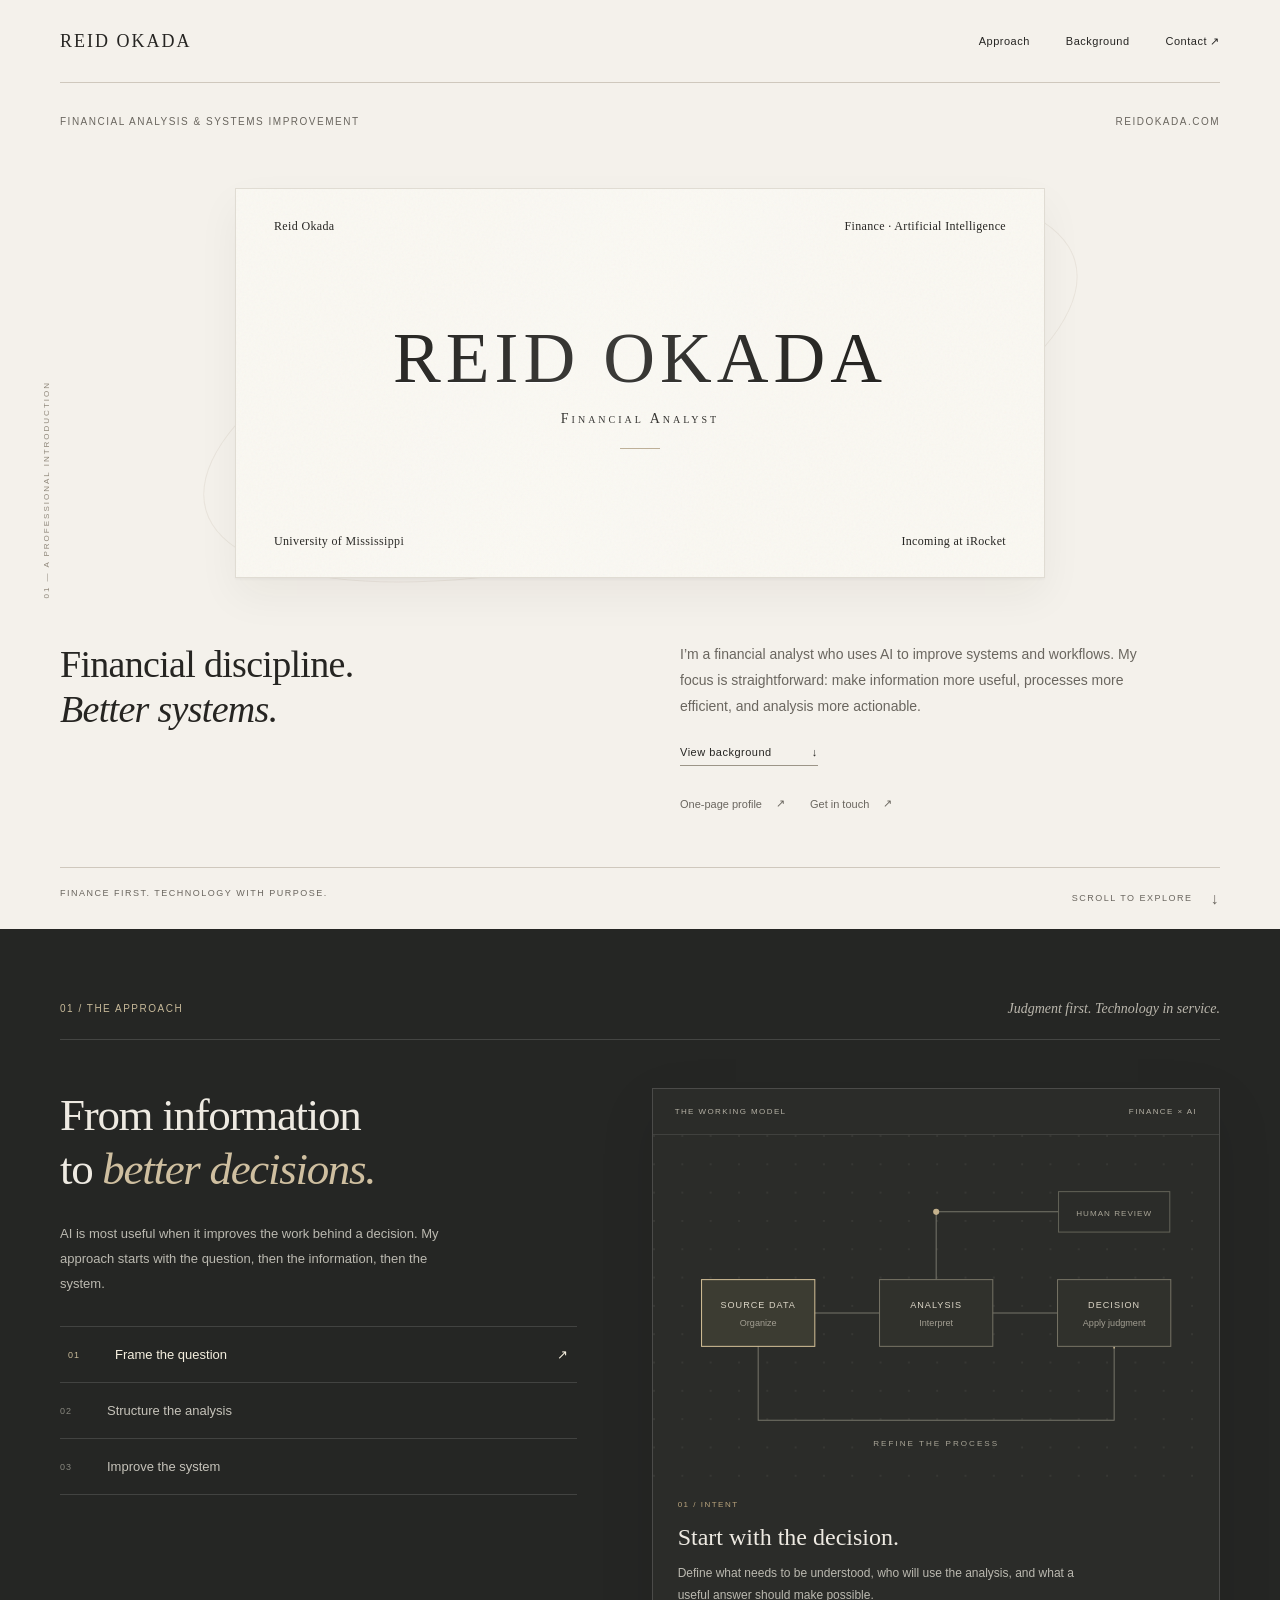
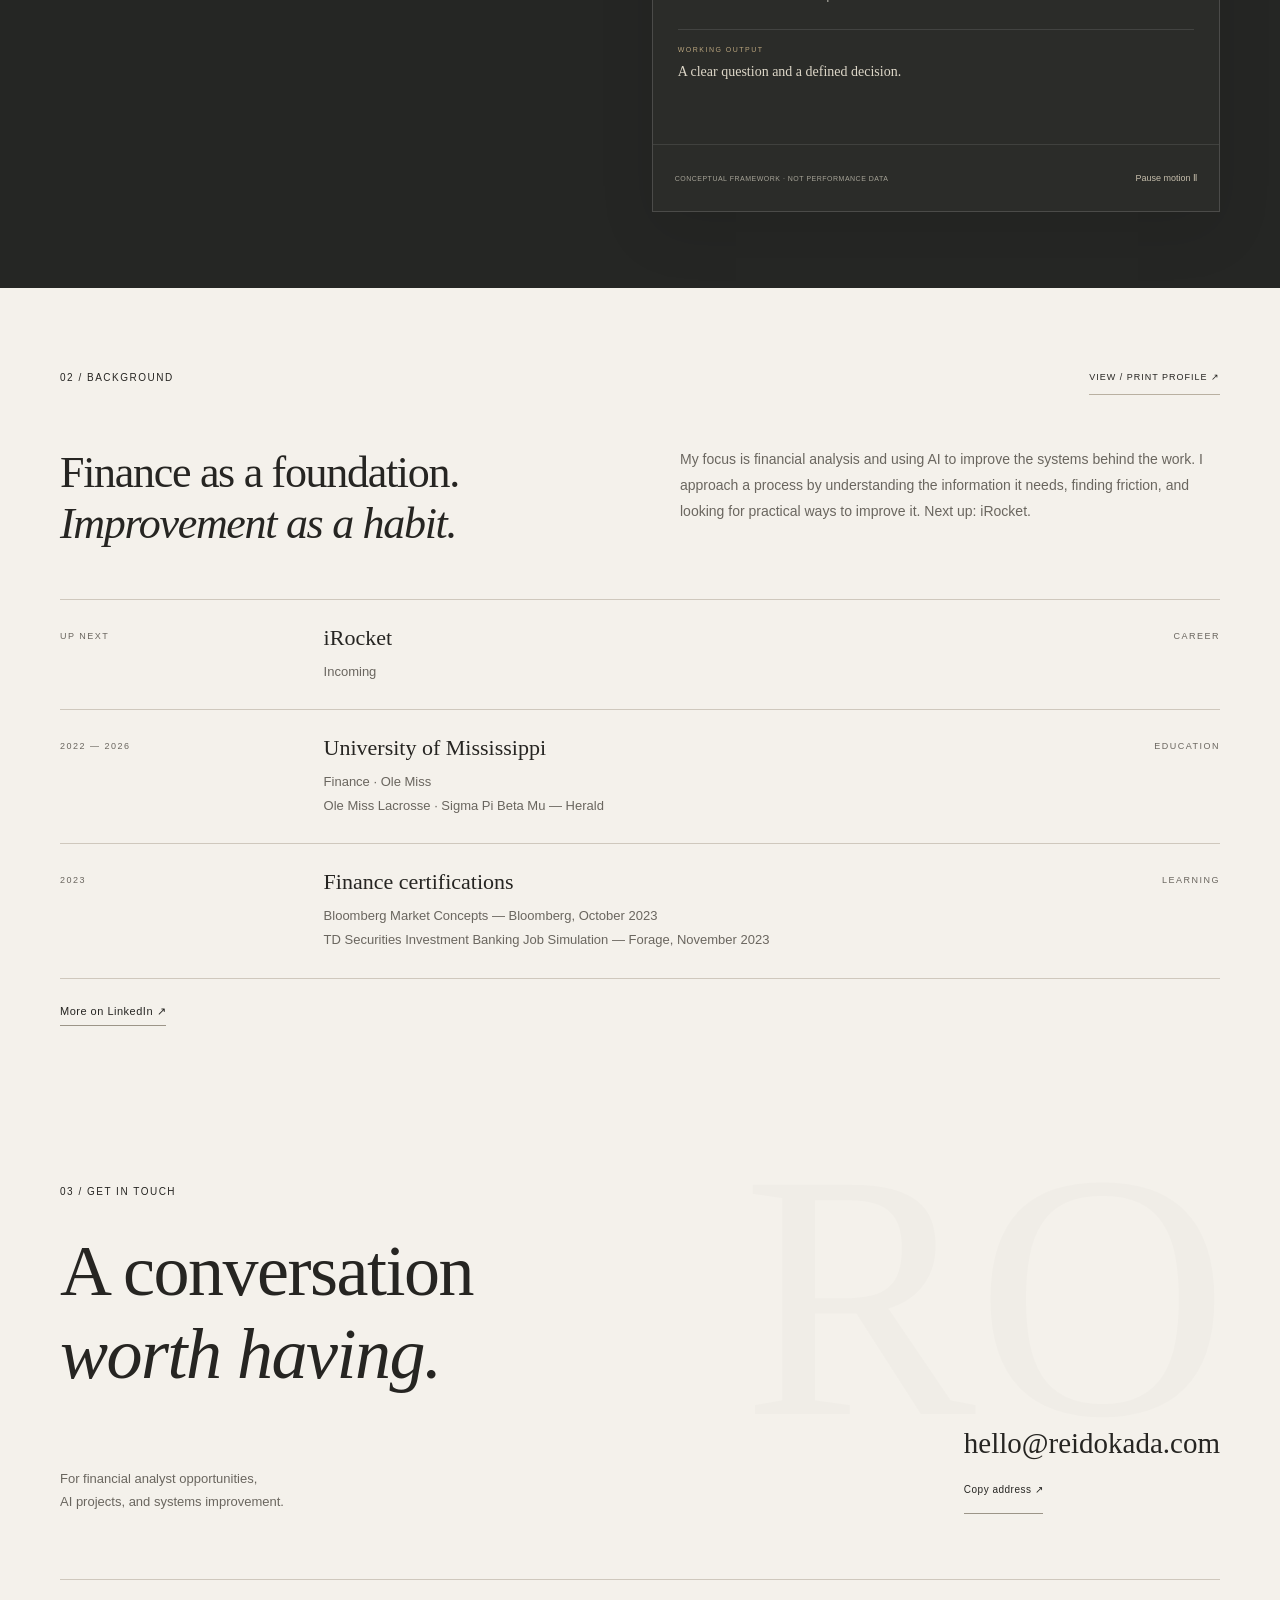
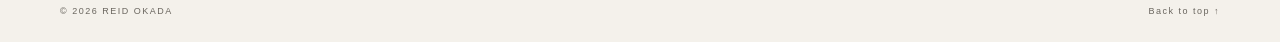
==== commit 1dad78cc: "Remove Minecraft project from public portfolio" ====
--- a/index.html
+++ b/index.html
@@ -11,7 +11,7 @@
 <body>
 <div class="reading-progress" aria-hidden="true"></div>
 <a class="skip" href="#main">Skip to content</a>
-<header class="nav-shell"><div class="nav wrap"><a class="wordmark" href="#">REID OKADA<span class="dot">.</span></a><button class="menu-toggle" type="button" aria-expanded="false" aria-controls="main-navigation"><span>Menu</span><span class="menu-symbol" aria-hidden="true">+</span></button><nav id="main-navigation" aria-label="Main navigation"><a href="#approach">Approach</a><a href="#experience">Background</a><a href="#work">Selected work</a><a href="#contact">Contact ↗</a></nav></div></header>
+<header class="nav-shell"><div class="nav wrap"><a class="wordmark" href="#">REID OKADA<span class="dot">.</span></a><button class="menu-toggle" type="button" aria-expanded="false" aria-controls="main-navigation"><span>Menu</span><span class="menu-symbol" aria-hidden="true">+</span></button><nav id="main-navigation" aria-label="Main navigation"><a href="#approach">Approach</a><a href="#experience">Background</a><a href="#contact">Contact ↗</a></nav></div></header>
 <main id="main">
 <section class="hero wrap" aria-label="Introduction">
 <div class="hero-label"><span>FINANCIAL ANALYSIS &amp; SYSTEMS IMPROVEMENT</span><span>REIDOKADA.COM</span></div>
@@ -30,8 +30,7 @@
 <div class="system-figure"><div class="figure-meta"><span>THE WORKING MODEL</span><span>FINANCE × AI</span></div>
 <svg class="system-map" viewBox="0 0 560 350" role="img" aria-labelledby="system-title system-desc"><title id="system-title">A framework for improving financial workflows</title><desc id="system-desc">Information flows from source data through analysis and review into a decision, with a feedback loop to improve the process.</desc><defs><pattern id="grid" width="28" height="28" patternUnits="userSpaceOnUse"><circle cx="1" cy="1" r=".7" fill="#76736b" opacity=".4"/></pattern><linearGradient id="trace"><stop stop-color="#c8b591" stop-opacity="0"/><stop offset=".5" stop-color="#e0d2b7"/><stop offset="1" stop-color="#c8b591" stop-opacity="0"/></linearGradient></defs><rect width="560" height="350" fill="url(#grid)"/><path class="map-line" d="M104 176H456M280 176V76H456M456 176V282H104V176"/><path class="map-trace" d="M104 176H456M456 176V282H104V176"/><g class="map-node" data-node="0"><rect x="48" y="143" width="112" height="66"/><text x="104" y="171">SOURCE DATA</text><text class="node-sub" x="104" y="189">Organize</text></g><g class="map-node" data-node="1"><rect x="224" y="143" width="112" height="66"/><text x="280" y="171">ANALYSIS</text><text class="node-sub" x="280" y="189">Interpret</text></g><g class="map-node" data-node="2"><rect x="400" y="143" width="112" height="66"/><text x="456" y="171">DECISION</text><text class="node-sub" x="456" y="189">Apply judgment</text></g><rect class="review-box" x="401" y="56" width="110" height="40"/><text class="map-label" x="456" y="80">HUMAN REVIEW</text><text class="map-label loop-label" x="280" y="308">REFINE THE PROCESS</text><circle class="map-junction" cx="280" cy="76" r="3"/></svg>
 <div id="method-panel" class="method-panel" role="tabpanel" aria-labelledby="tab-question" tabindex="0"><span class="panel-number">01 / INTENT</span><h3>Start with the decision.</h3><p>Define what needs to be understood, who will use the analysis, and what a useful answer should make possible.</p><div class="method-deliverable"><span>WORKING OUTPUT</span><strong>A clear question and a defined decision.</strong></div></div><div class="figure-bottom"><span>CONCEPTUAL FRAMEWORK · NOT PERFORMANCE DATA</span><button id="motion-toggle" type="button" aria-pressed="false">Pause motion Ⅱ</button></div></div></div></div></section>
-<section id="experience" class="experience wrap"><div class="section-top"><span class="eyebrow">02 / BACKGROUND</span><a class="profile-link" href="profile.html" target="_blank" rel="noopener">VIEW / PRINT PROFILE ↗</a></div><div class="experience-intro"><h2>Finance as a foundation.<br><em>Improvement as a habit.</em></h2><p>My focus is financial analysis and using AI to improve the systems behind the work. I approach a process by understanding the information it needs, finding friction, and looking for practical ways to improve it. Next up: iRocket.</p></div><div id="resume-entries"><article class="resume-row"><span class="resume-date">UP NEXT</span><div><h3>iRocket</h3><p>Incoming</p></div><span class="resume-type">CAREER</span></article><article class="resume-row"><span class="resume-date">2022 — 2026</span><div><h3>University of Mississippi</h3><p>Finance · Ole Miss<br>Ole Miss Lacrosse · Sigma Pi Beta Mu — Herald</p></div><span class="resume-type">EDUCATION</span></article><article class="resume-row"><span class="resume-date">SELECTED WORK</span><div><h3>AI & systems improvement</h3><p>Applying AI to practical workflows and connected systems, with NEPO as an independent development project.</p></div><span class="resume-type">PROJECTS</span></article><article class="resume-row"><span class="resume-date">2023</span><div><h3>Finance certifications</h3><p>Bloomberg Market Concepts — Bloomberg, October 2023<br>TD Securities Investment Banking Job Simulation — Forage, November 2023</p></div><span class="resume-type">LEARNING</span></article></div><a class="text-link linkedin-link" href="https://www.linkedin.com/in/reidokada/" target="_blank" rel="noopener noreferrer">More on LinkedIn ↗</a></section>
-<section id="work" class="work-section"><div class="wrap"><div class="section-top"><span class="eyebrow">03 / SELECTED WORK</span><span class="small-muted">Systems thinking, put into practice.</span></div><a class="project-visual" href="https://www.nepomc.com/" target="_blank" rel="noopener noreferrer"><img src="assets/nepo-island.webp" width="1600" height="900" loading="lazy" decoding="async" alt="NEPO’s island world, with a marina, villas, and a lighthouse"><div class="image-top"><span>INDEPENDENT PROJECT</span><span>EXPLORE LIVE SITE ↗</span></div><div class="image-title"><span>NEPO</span><span>An exercise in systems.</span></div></a><div class="project-details"><div><h2>NEPO<span class="dot">.</span></h2><p class="project-type">AI-assisted development & connected systems</p></div><div><p>An independent project applying AI-assisted development to a connected community website. NEPO brings player data, an interactive island, and setup guidance into one experience — a practical example of how I approach systems and workflows.</p><div class="tags"><span>AI-assisted development</span><span>Data integration</span><span>User workflows</span></div><a class="text-link" href="https://www.nepomc.com/" target="_blank" rel="noopener noreferrer">Visit nepomc.com <span>↗</span></a></div></div><div class="project-notes"><article><span>01 / PRESENTATION</span><h3>Make complexity accessible.</h3><p>A three-dimensional island with selectable landmarks makes the world tangible before a visitor joins.</p></article><article><span>02 / INFORMATION</span><h3>Connect the information.</h3><p>Player records and leaderboards connect the website to the people spending time in the world.</p></article><article><span>03 / PROCESS</span><h3>Reduce friction.</h3><p>Modpack guidance, version information, and an arrival checklist help visitors take the next step.</p></article></div></div></section>
-<section id="contact" class="contact"><div class="wrap"><span class="eyebrow">04 / GET IN TOUCH</span><h2>A conversation<br><em>worth having.</em></h2><div class="contact-bottom"><p>For financial analyst opportunities,<br>AI projects, and systems improvement.</p><div><span class="email-address">hello@reidokada.com</span><button type="button" id="copy-email">Copy address ↗</button><span class="sr-only" id="copy-status" role="status"></span></div></div></div></section>
+<section id="experience" class="experience wrap"><div class="section-top"><span class="eyebrow">02 / BACKGROUND</span><a class="profile-link" href="profile.html" target="_blank" rel="noopener">VIEW / PRINT PROFILE ↗</a></div><div class="experience-intro"><h2>Finance as a foundation.<br><em>Improvement as a habit.</em></h2><p>My focus is financial analysis and using AI to improve the systems behind the work. I approach a process by understanding the information it needs, finding friction, and looking for practical ways to improve it. Next up: iRocket.</p></div><div id="resume-entries"><article class="resume-row"><span class="resume-date">UP NEXT</span><div><h3>iRocket</h3><p>Incoming</p></div><span class="resume-type">CAREER</span></article><article class="resume-row"><span class="resume-date">2022 — 2026</span><div><h3>University of Mississippi</h3><p>Finance · Ole Miss<br>Ole Miss Lacrosse · Sigma Pi Beta Mu — Herald</p></div><span class="resume-type">EDUCATION</span></article><article class="resume-row"><span class="resume-date">2023</span><div><h3>Finance certifications</h3><p>Bloomberg Market Concepts — Bloomberg, October 2023<br>TD Securities Investment Banking Job Simulation — Forage, November 2023</p></div><span class="resume-type">LEARNING</span></article></div><a class="text-link linkedin-link" href="https://www.linkedin.com/in/reidokada/" target="_blank" rel="noopener noreferrer">More on LinkedIn ↗</a></section>
+<section id="contact" class="contact"><div class="wrap"><span class="eyebrow">03 / GET IN TOUCH</span><h2>A conversation<br><em>worth having.</em></h2><div class="contact-bottom"><p>For financial analyst opportunities,<br>AI projects, and systems improvement.</p><div><span class="email-address">hello@reidokada.com</span><button type="button" id="copy-email">Copy address ↗</button><span class="sr-only" id="copy-status" role="status"></span></div></div></div></section>
 </main><footer class="wrap"><span>© <span id="year">2026</span> REID OKADA</span><a href="#">Back to top ↑</a></footer><script src="script.js"></script>
 </body></html>
